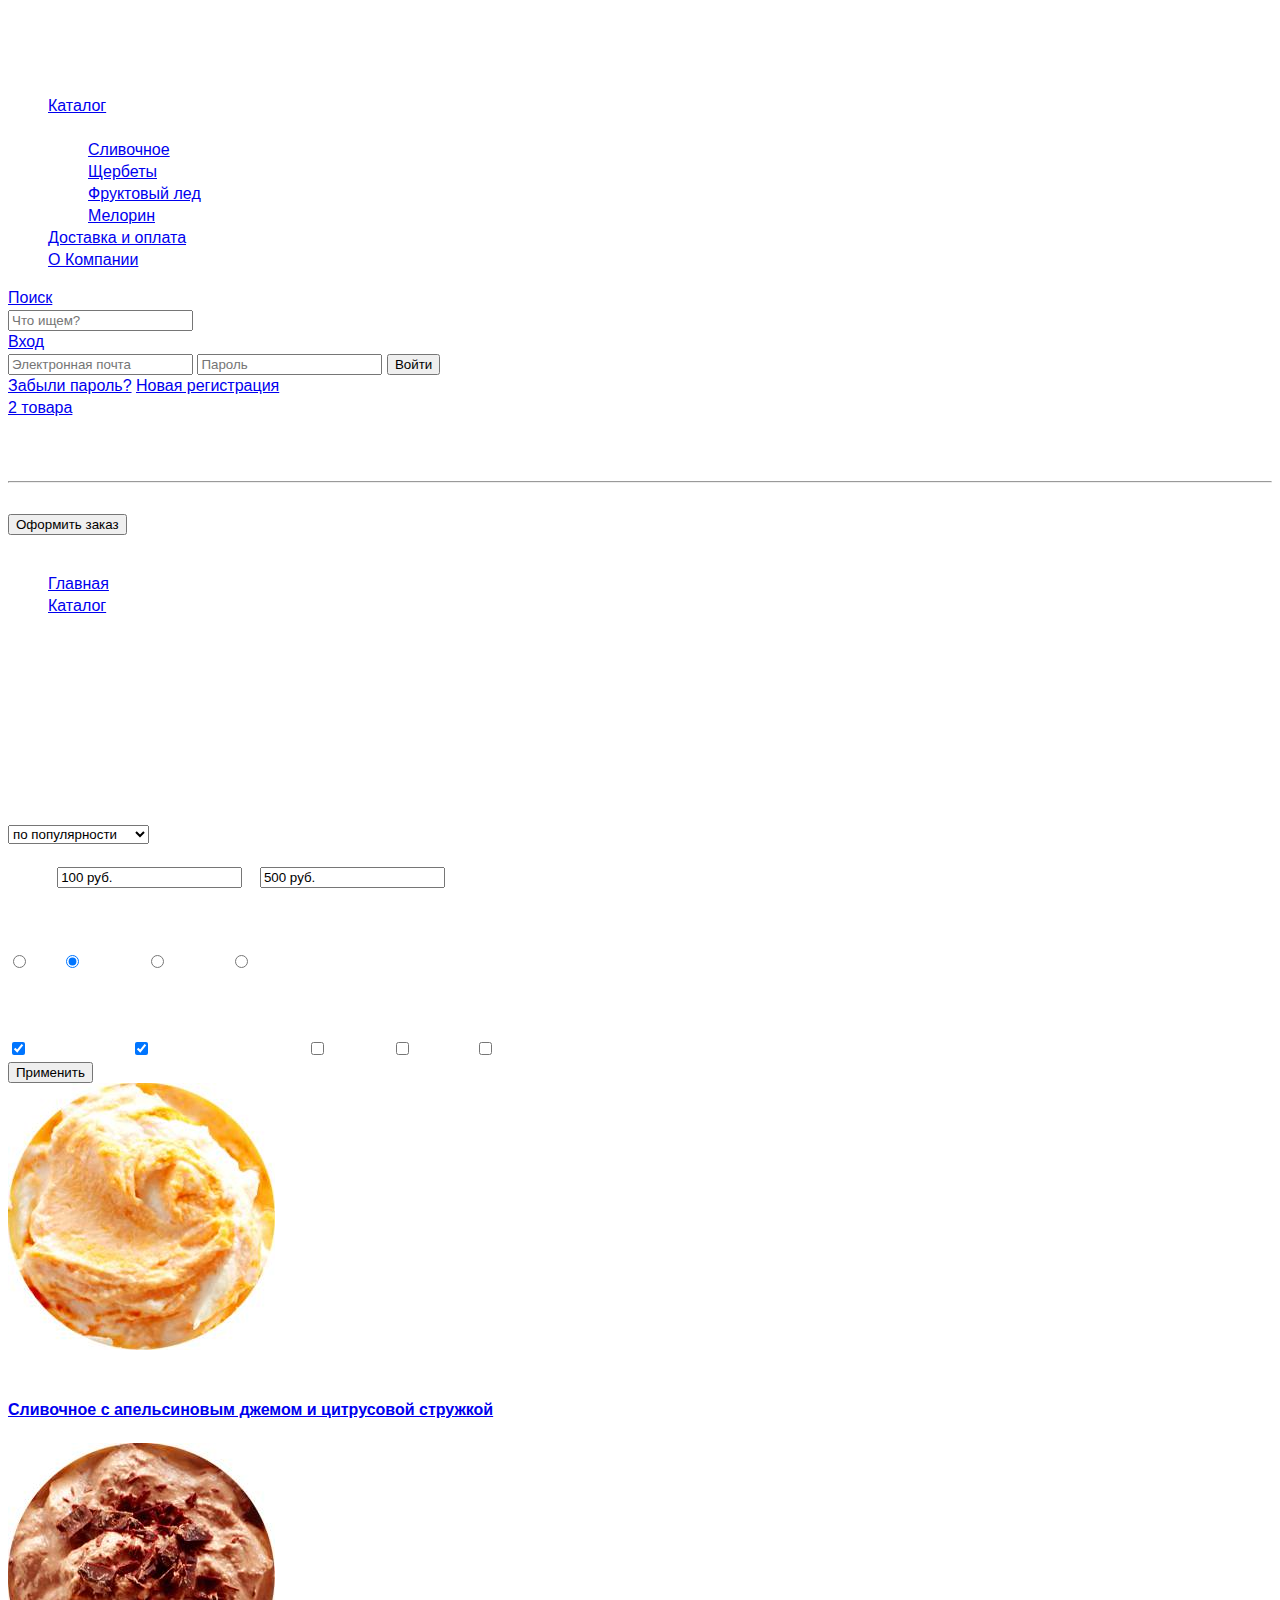
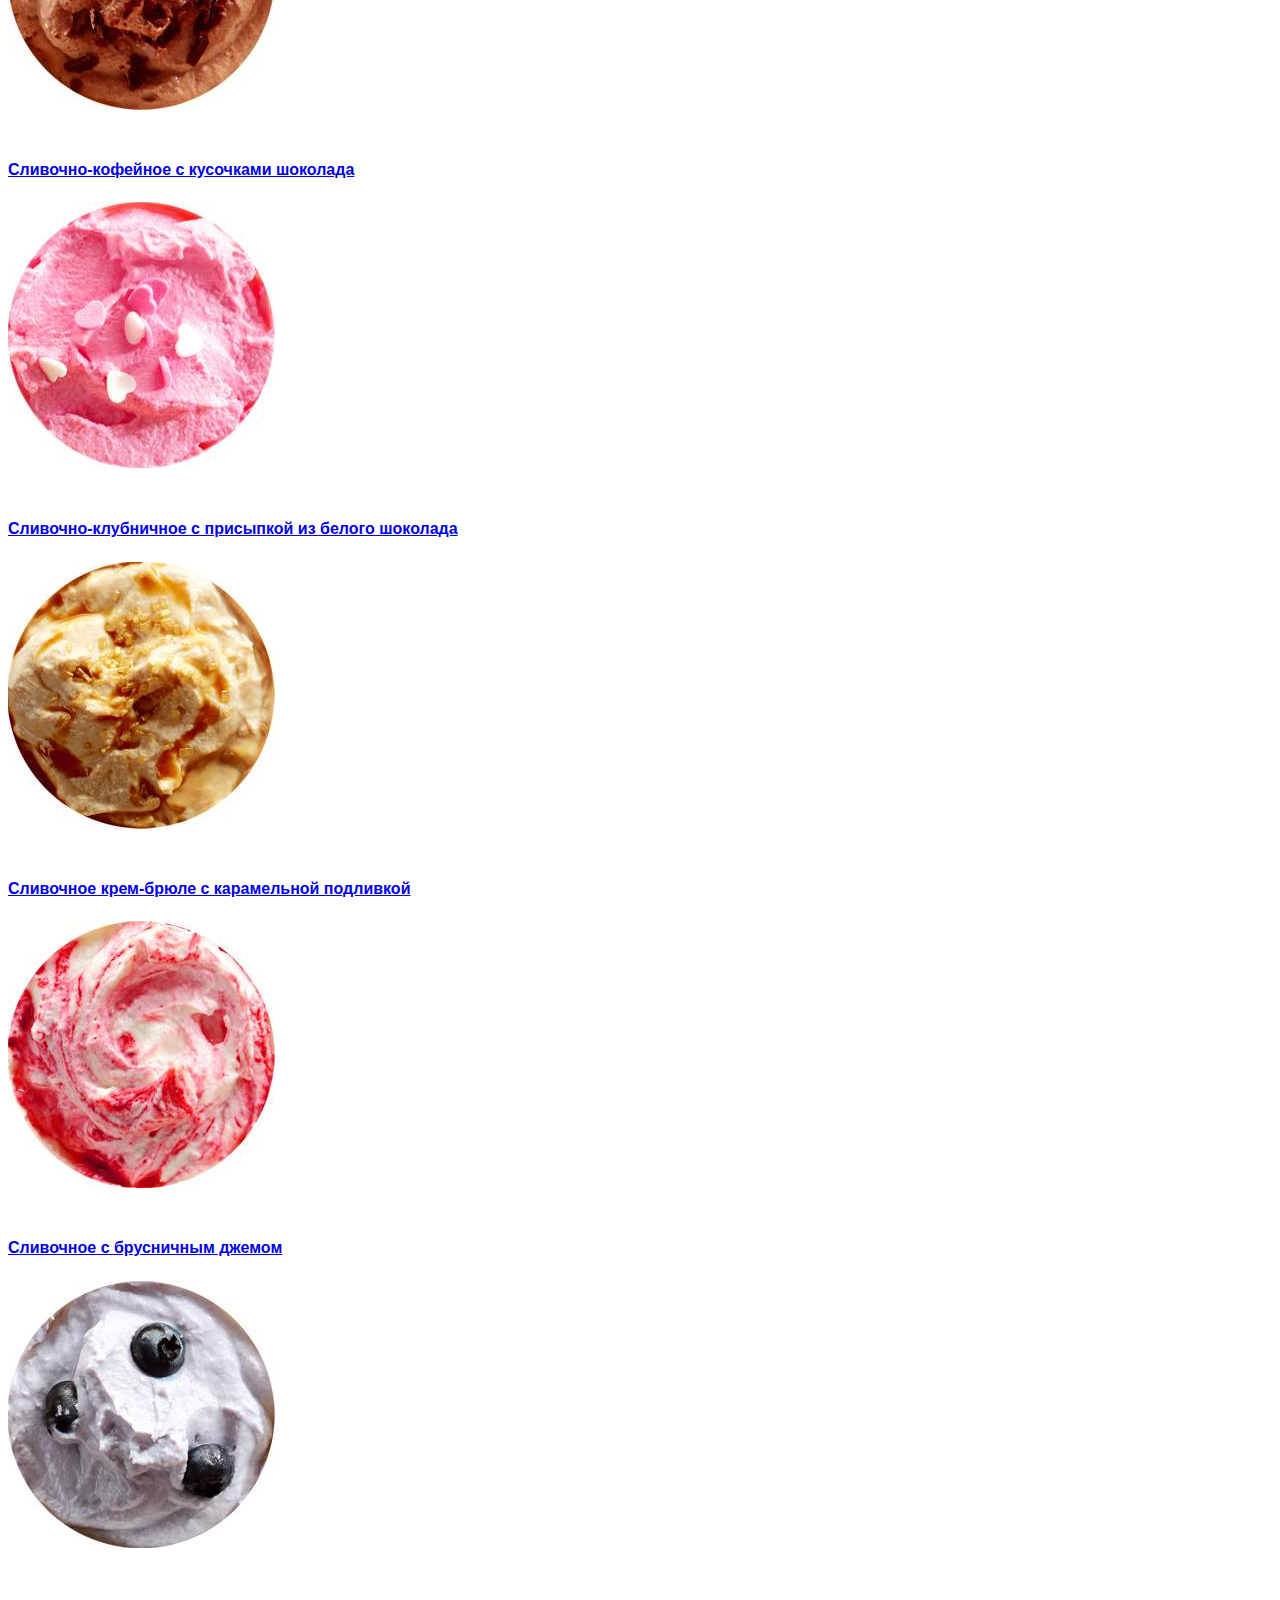
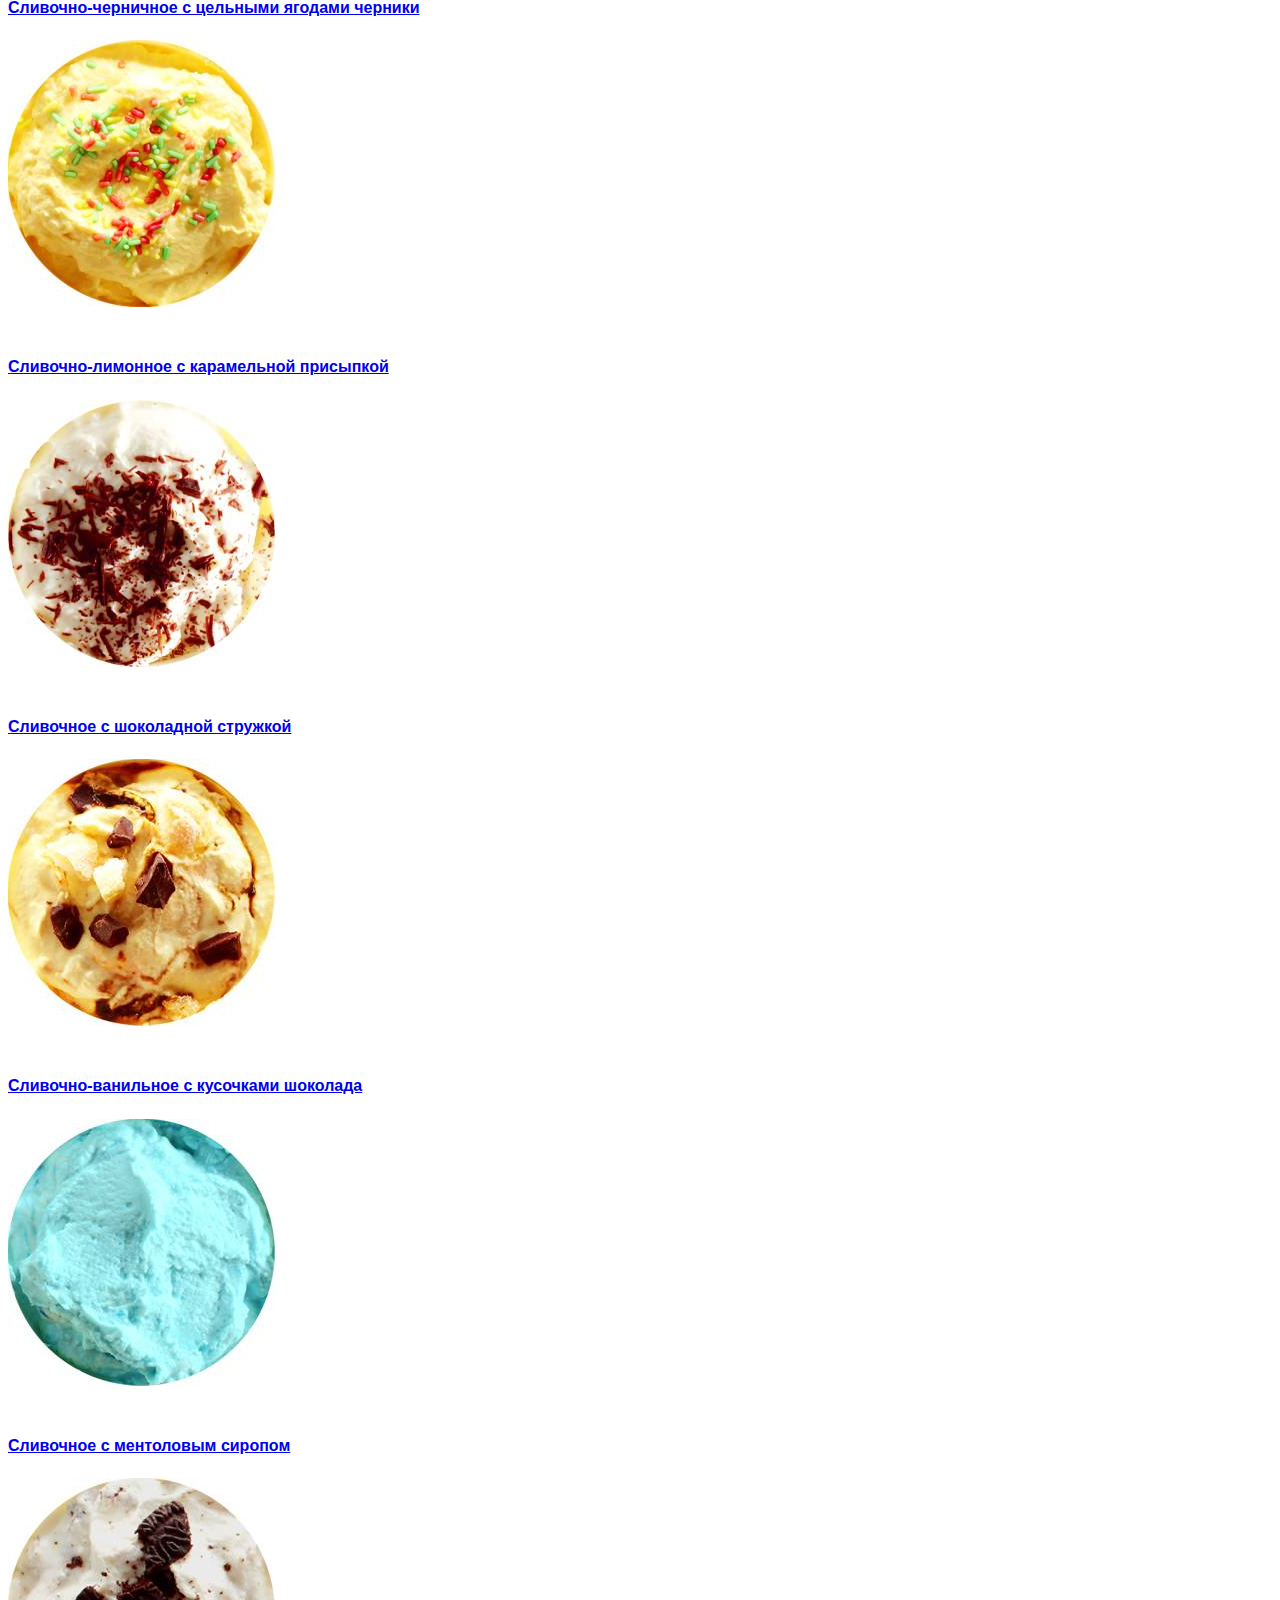
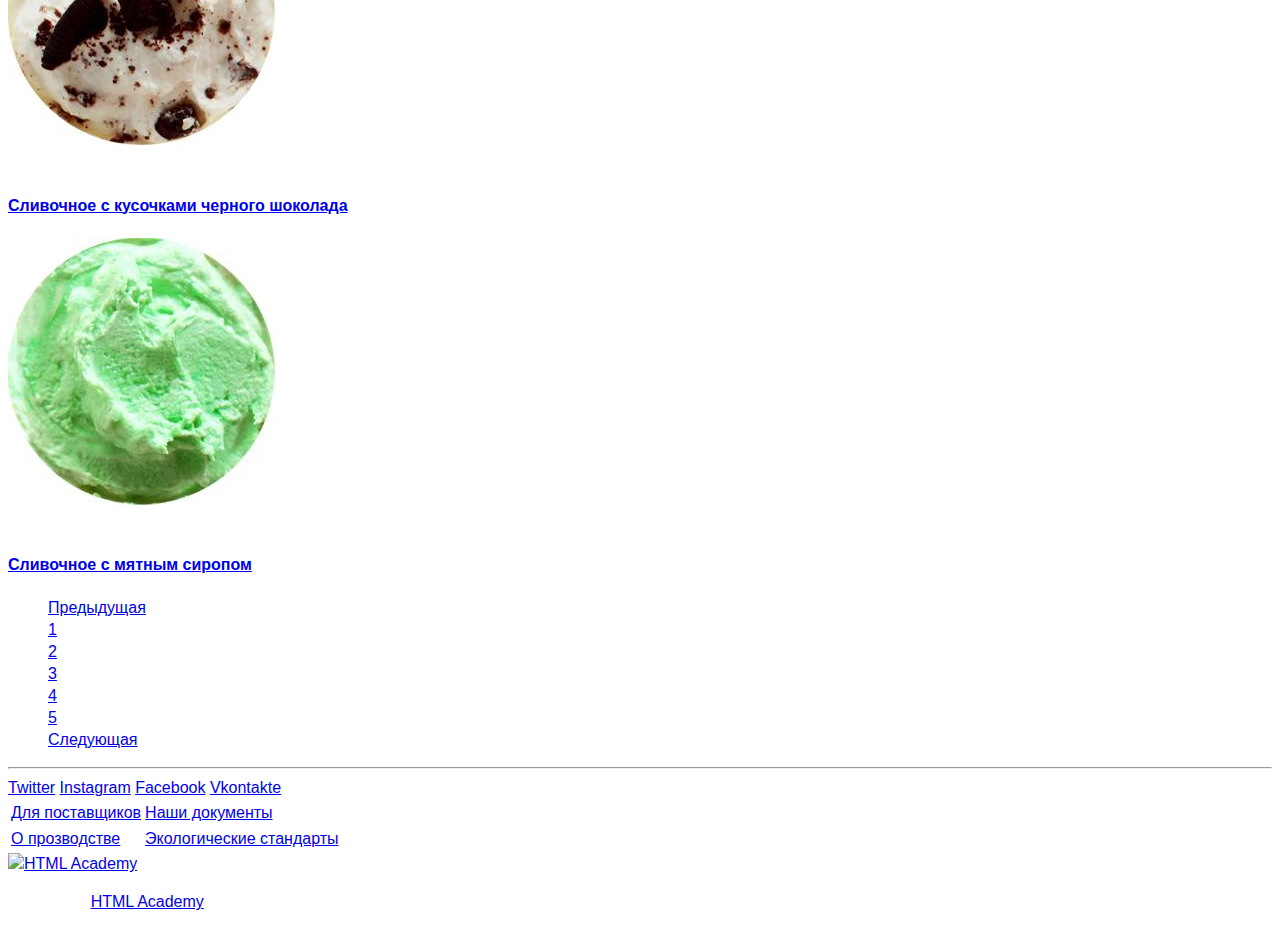
==== catalog.html @ 25473784 "Добавлены контентные изображения" ====
<!DOCTYPE html>
<html lang="ru">
  <head>
    <meta charset="utf-8">
    <title>HTML Academy: Глейси</title>
    <link rel="stylesheet" href="css/style.css">
  </head>
  <body>
    
    
    <header class="main-head">
      
      
      <div class="logo">
        <a class="logo__link" href="index.html">
          <img src="img/logo.png" width="154" height="65" alt="logo" title="Логотип">
        </a>
      </div>
      
      
      <nav class="main-nav">
        
        <ul class="main-nav__list">
          
          <li class="main-nav__item">
            <a href="#" class="main-nav__link">Каталог</a>
            <ul class="main-nav__submenu-list">
              <li class="main-nav__submenu-item">
                <span class="main-nav__submenu-title">Новинки</span>
              </li>
              <li class="main-nav__submenu-item">
                <a href="catalog.html" class="main-nav__submenu-link">Сливочное</a>
              </li>
              <li class="main-nav__submenu-item">
                <a href="#" class="main-nav__submenu-link">Щербеты</a>
              </li>
              <li class="main-nav__submenu-item">
                <a href="#" class="main-nav__submenu-link">Фруктовый лед</a>
              </li>
              <li class="main-nav__submenu-item">
                <a href="#" class="main-nav__submenu-link">Мелорин</a>
              </li>
            </ul>
          </li>
          
          <li class="main-nav__item">
            <a href="#" class="main-nav__link">Доставка и оплата</a>
          </li>
          
          <li class="main-nav__item">
            <a href="#" class="main-nav__link">О Компании</a>
          </li>
          
        </ul>
        
      </nav>
      
      
      <div class="user-menu">
        <div class="user-menu__search">
          <div class="search">
            <a class="search__btn" href="#" title="Поиск">Поиск</a>
            <div class="search__popup">
              <form class="search__form" action="#" method="get">
                <input class="search__input" type="search" id="search" name="search" placeholder="Что ищем?" required>
              </form>
            </div>
          </div>
        </div>
        
        <div class="user-menu__login">
          <div class="login">
            <a class="login__btn" href="#">Вход</a>
            <div class="login__popup">
              <form class="login__form" action="/echo" method="post">
                <input class="login__email" type="email" id="email" name="email" placeholder="Электронная почта" required>
                <input class="login__password" type="password" id="password" name="password" placeholder="Пароль" required>
                <input class="login__submit" type="submit" value="Войти">
                <div class="login__links">
                  <a href="#">Забыли пароль?</a>
                  <a href="#">Новая регистрация</a>
                </div>
              </form>
            </div>
          </div>
        </div>
        
        <div class="user-menu__cart">
         
          <div class="cart">
           
            <a class="cart__link" href="#" title="Корзина">
              <span class="cart__full">2 товара</span>
            </a>
            
            <div class="cart__modal">
              <table>
                <tr>
                  <td class="cart__modal-close"></td>
                  <td class="cart__modal-pic">
                    <img src="#" alt="" width="" height="">
                  </td>
                  <td class="cart__modal-product">Пломбир с апельсиновым джемом</td>
                  <td class="cart__modal-price">1,5 кг х <span>200 руб.</span></td>
                  <td class="cart__modal-summary">300 руб.</td>
                </tr>
                <tr>
                  <td class="cart__modal-close"></td>
                  <td class="cart__modal-pic">
                    <img src="#" alt="" width="" height="">
                  </td>
                  <td class="cart__modal-product">Клубничный пломбир с присыпкой из белого шоколада</td>
                  <td class="cart__modal-price">1,5 кг х <span>300 руб.</span></td>
                  <td class="cart__modal-summary">450 руб.</td>
                </tr>
              </table>
              <hr class="cart__modal-line">
              <div class="cart__modal-total">Итого: 750 руб.</div>
              <input class="cart__modal-submit" type="submit" name="cart__modal-submit" value="Оформить заказ">
            </div>
            
          </div>
          
        </div>
        
      </div>
      
      
      <div class="contacts-brief">
        С 10 до 20, ежедневно
        <span>8 812 450-25-25</span>
      </div>
      
      
    </header>
    
    
    
    <main class="catalog-content">
      
      <ul class="breadcrumbs">
        <li class="breadcrumbs__item">
          <a href="index.html">Главная</a>
        </li>
        <li class="breadcrumbs__item">
          <a href="#">Каталог</a>
        </li>
        <li class="breadcrumbs__item">
          <span>Сливочное</span>
        </li>
      </ul>
      
      
      <h1 class="catalog-content__title">Сливочное мороженое</h1>
      
      <section class="sorting">
      
        <form action="/echo" method="post">
          
          <div class="sorting__select">
            <h4>Сортировка:</h4>
            <select name="sort-select" id="sort-select">
              <option value="pops" selected>по популярности</option>
              <option value="cheap">сначала недорогие</option>
              <option value="expensive">сначала дорогие</option>
              <option value="fat">по жирности</option>
            </select>
          </div>
          
          <div class="sorting__price">
            <h4>Цена:
              <input class="sorting__price-min" type="text" name="price-min" value="100 руб."> – 
              <input class="sorting__price-min" type="text" name="price-max" value="500 руб.">
            </h4>
            <div class="sorting__price-controls">
              <div class="sorting__price-scale">
                <div class="sorting__price-bar"></div>
              </div>
              <div class="sorting__price-toggle  sorting__price-toggle--min"></div>
              <div class="sorting__price-toggle  sorting__price-toggle--max"></div>
            </div>
          </div>
          
          <div class="sorting__fat">
            <h4>Жирность:</h4>
            <div class="sorting__fat-radio">
              <input type="radio" id="fat-radio-1" name="fat-radio" value="0-proc">
              <label for="fat-radio-1">0%</label>
              
              <input type="radio" id="fat-radio-2" name="fat-radio" value="10max-proc" checked>
              <label for="fat-radio-2">до 10%</label>
              
              <input type="radio" id="fat-radio-3" name="fat-radio" value="30max-proc">
              <label for="fat-radio-3">до 30%</label>
              
              <input type="radio" id="fat-radio-4" name="fat-radio" value="30min-proc">
              <label for="fat-radio-4">выше 30%</label>
            </div>
          </div>
          
          <div class="sorting__check">
            <h4>Наполнители:</h4>
            <div class="sorting__check-items">
              <input type="checkbox" id="ch-1" name="check" value="check1" checked>
              <label for="ch-1">шоколадные</label>

              <input type="checkbox" id="ch-2" name="check" value="check2" checked>
              <label for="ch-2">сахарные присыпки</label>

              <input type="checkbox" id="ch-3" name="check" value="check3">
              <label for="ch-3">фрукты</label>

              <input type="checkbox" id="ch-4" name="check" value="check4">
              <label for="ch-4">сиропы</label>

              <input type="checkbox" id="ch-5" name="check" value="check5">
              <label for="ch-5">джемы</label>
            </div>
          </div>
          
          <input class="sorting__btn" type="submit" value="Применить">
          
        </form>
        
      </section>
      
      
      <section class="catalog">
        
        <article class="product">
          <img class="product__icecream-pic" src="img/product-01.jpg" alt="Мороженное" width="267" height="267">
          <div class="product__price">
            310<span class="product__price-ru-icon">/кг</span>
          </div>
          <a class="product__name" href="#">
            <h4>Сливочное с апельсиновым джемом и цитрусовой стружкой</h4>
          </a>
        </article>
        
        <article class="product">
          <img class="product__icecream-pic" src="img/product-02.jpg" alt="Мороженное" width="267" height="267">
          <div class="product__price">
            380<span class="product__price-ru-icon">/кг</span>
          </div>
          <a class="product__name" href="#">
            <h4>Сливочно-кофейное с кусочками шоколада</h4>
          </a>
        </article>
        
        <article class="product">
          <img class="product__icecream-pic" src="img/product-03.jpg" alt="Мороженное" width="267" height="267">
          <div class="product__price">
            355<span class="product__price-ru-icon">/кг</span>
          </div>
          <a class="product__name" href="#">
            <h4>Сливочно-клубничное с присыпкой из белого шоколада</h4>
          </a>
        </article>
        
        <article class="product">
          <img class="product__icecream-pic" src="img/product-04.jpg" alt="Мороженное" width="267" height="267">
          <div class="product__price">
            415<span class="product__price-ru-icon">/кг</span>
          </div>
          <a class="product__name" href="#">
            <h4>Сливочное крем-брюле с карамельной подливкой</h4>
          </a>
        </article>
        
        <article class="product">
          <img class="product__icecream-pic" src="img/product-05.jpg" alt="Мороженное" width="267" height="267">
          <div class="product__price">
            325<span class="product__price-ru-icon">/кг</span>
          </div>
          <a class="product__name" href="#">
            <h4>Сливочное с брусничным джемом</h4>
          </a>
        </article>
        
        <article class="product">
          <img class="product__icecream-pic" src="img/product-06.jpg" alt="Мороженное" width="267" height="267">
          <div class="product__price">
            410<span class="product__price-ru-icon">/кг</span>
          </div>
          <a class="product__name" href="#">
            <h4>Сливочно-черничное с цельными ягодами черники</h4>
          </a>
        </article>
        
        <article class="product">
          <img class="product__icecream-pic" src="img/product-07.jpg" alt="Мороженное" width="267" height="267">
          <div class="product__price">
            375<span class="product__price-ru-icon">/кг</span>
          </div>
          <a class="product__name" href="#">
            <h4>Сливочно-лимонное с карамельной присыпкой</h4>
          </a>
        </article>
        
        <article class="product">
          <img class="product__icecream-pic" src="img/product-08.jpg" alt="Мороженное" width="267" height="267">
          <div class="product__price">
            320<span class="product__price-ru-icon">/кг</span>
          </div>
          <a class="product__name" href="#">
            <h4>Сливочное с шоколадной стружкой</h4>
          </a>
        </article>
        
        <article class="product">
          <img class="product__icecream-pic" src="img/product-09.jpg" alt="Мороженное" width="267" height="267">
          <div class="product__price">
            440<span class="product__price-ru-icon">/кг</span>
          </div>
          <a class="product__name" href="#">
            <h4>Сливочно-ванильное с кусочками шоколада</h4>
          </a>
        </article>
        
        <article class="product">
          <img class="product__icecream-pic" src="img/product-10.jpg" alt="Мороженное" width="267" height="267">
          <div class="product__price">
            435<span class="product__price-ru-icon">/кг</span>
          </div>
          <a class="product__name" href="#">
            <h4>Сливочноe с ментоловым сиропом</h4>
          </a>
        </article>
        
        <article class="product">
          <img class="product__icecream-pic" src="img/product-11.jpg" alt="Мороженное" width="267" height="267">
          <div class="product__price">
            355<span class="product__price-ru-icon">/кг</span>
          </div>
          <a class="product__name" href="#">
            <h4>Сливочное с кусочками черного шоколада</h4>
          </a>
        </article>
        
        <article class="product">
          <img class="product__icecream-pic" src="img/product-12.jpg" alt="Мороженное" width="267" height="267">
          <div class="product__price">
            420<span class="product__price-ru-icon">/кг</span>
          </div>
          <a class="product__name" href="#">
            <h4>Сливочное с мятным сиропом</h4>
          </a>
        </article>
        
      </section>
      
      
      <section class="pagination">
        
        <ul class="pagination__list">
          <li class="pagination__item">
            <a class="pagination__link  pagination__link-prev--disabled" href="#">Предыдущая</a>
          </li>
          <li class="pagination__item">
            <a class="pagination__link  pagination__link--current" href="#">1</a>
          </li>
          <li class="pagination__item">
            <a class="pagination__link" href="#">2</a>
          </li>
          <li class="pagination__item">
            <a class="pagination__link" href="#">3</a>
          </li>
          <li class="pagination__item">
            <a class="pagination__link" href="#">4</a>
          </li>
          <li class="pagination__item">
            <a class="pagination__link" href="#">5</a>
          </li>
          <li class="pagination__item">
            <a class="pagination__link-next" href="#">Следующая</a>
          </li>
        </ul>
        
      </section>
      
      <hr class="catalog-content__line">
      
    </main>
    
    
    
    <footer class="main-footer">

      <div class="social">
        <a class="social__btn  social__btn--twitter" href="#" title="Twitter">Twitter</a>
        <a class="social__btn  social__btn--insta" href="#" title="Instagram">Instagram</a>
        <a class="social__btn  social__btn--fb" href="#" title="Facebook">Facebook</a>
        <a class="social__btn  social__btn--vk" href="#" title="Vkontakte">Vkontakte</a>
      </div>

      <div class="more-info">
        <table>
          <tr>
            <td class="more-info__item">
              <a class="more-info__item-1" href="#">Для поставщиков</a>
            </td>
            <td class="more-info__item">
              <a class="more-info__item-2" href="#">Наши документы</a>
            </td>
          </tr>
          <tr>
            <td class="more-info__item">
              <a class="more-info__item-3" href="#">О прозводстве</a>
            </td>
            <td class="more-info__item">
              <a class="more-info__item-4" href="#">Экологические стандарты</a>
            </td>
          </tr>
        </table>
      </div>

      <div class="copyright">
        <a class="copyright__logo" href="https://htmlacademy.ru" target="_blank">
          <img src="#" width="" height="" alt="HTML Academy">
        </a>
        <p class="copyright__text">
          Сделано в <a href="https://htmlacademy.ru" class="copyright__link" target="_blank">HTML Academy</a> © 2016
        </p>
      </div>

    </footer>
    
    
  </body>
---- css/style.css ----
/*=========================== ОБЩИЕ СТИЛИ ===========================*/

body {
  color: #fff;
  font-weight: normal;
  font-size: 16px;
  font-family: "Roboto", Arial, sans-serif;
  line-height: 22px;
}

h1 {
  color: #fff;
  font-weight: bold;
  font-size: 60px;
  font-family: "Roboto", Arial, sans-serif;
  line-height: 60px;
}

h2 {
  color: #fff;
  font-weight: normal;
  font-size: 35px;
  font-family: "Roboto", Arial, sans-serif;
  line-height: 41px;
}
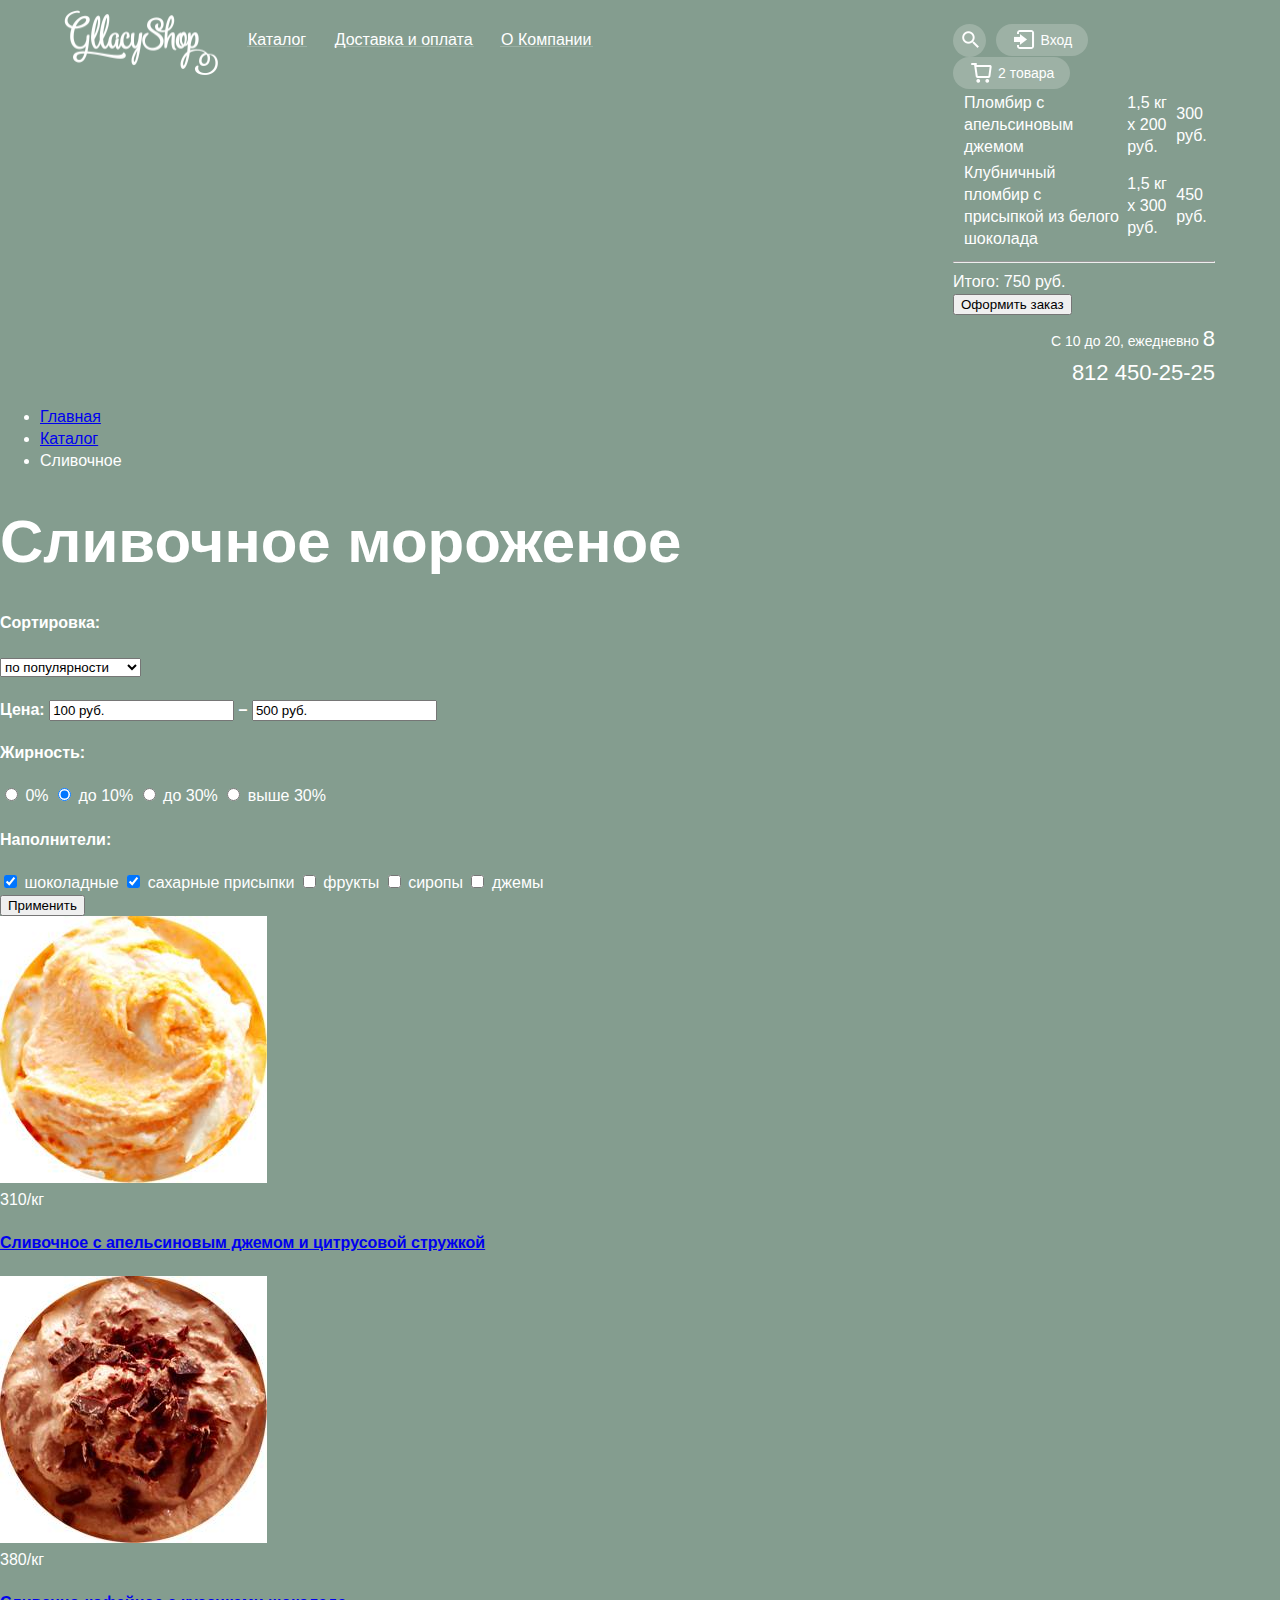
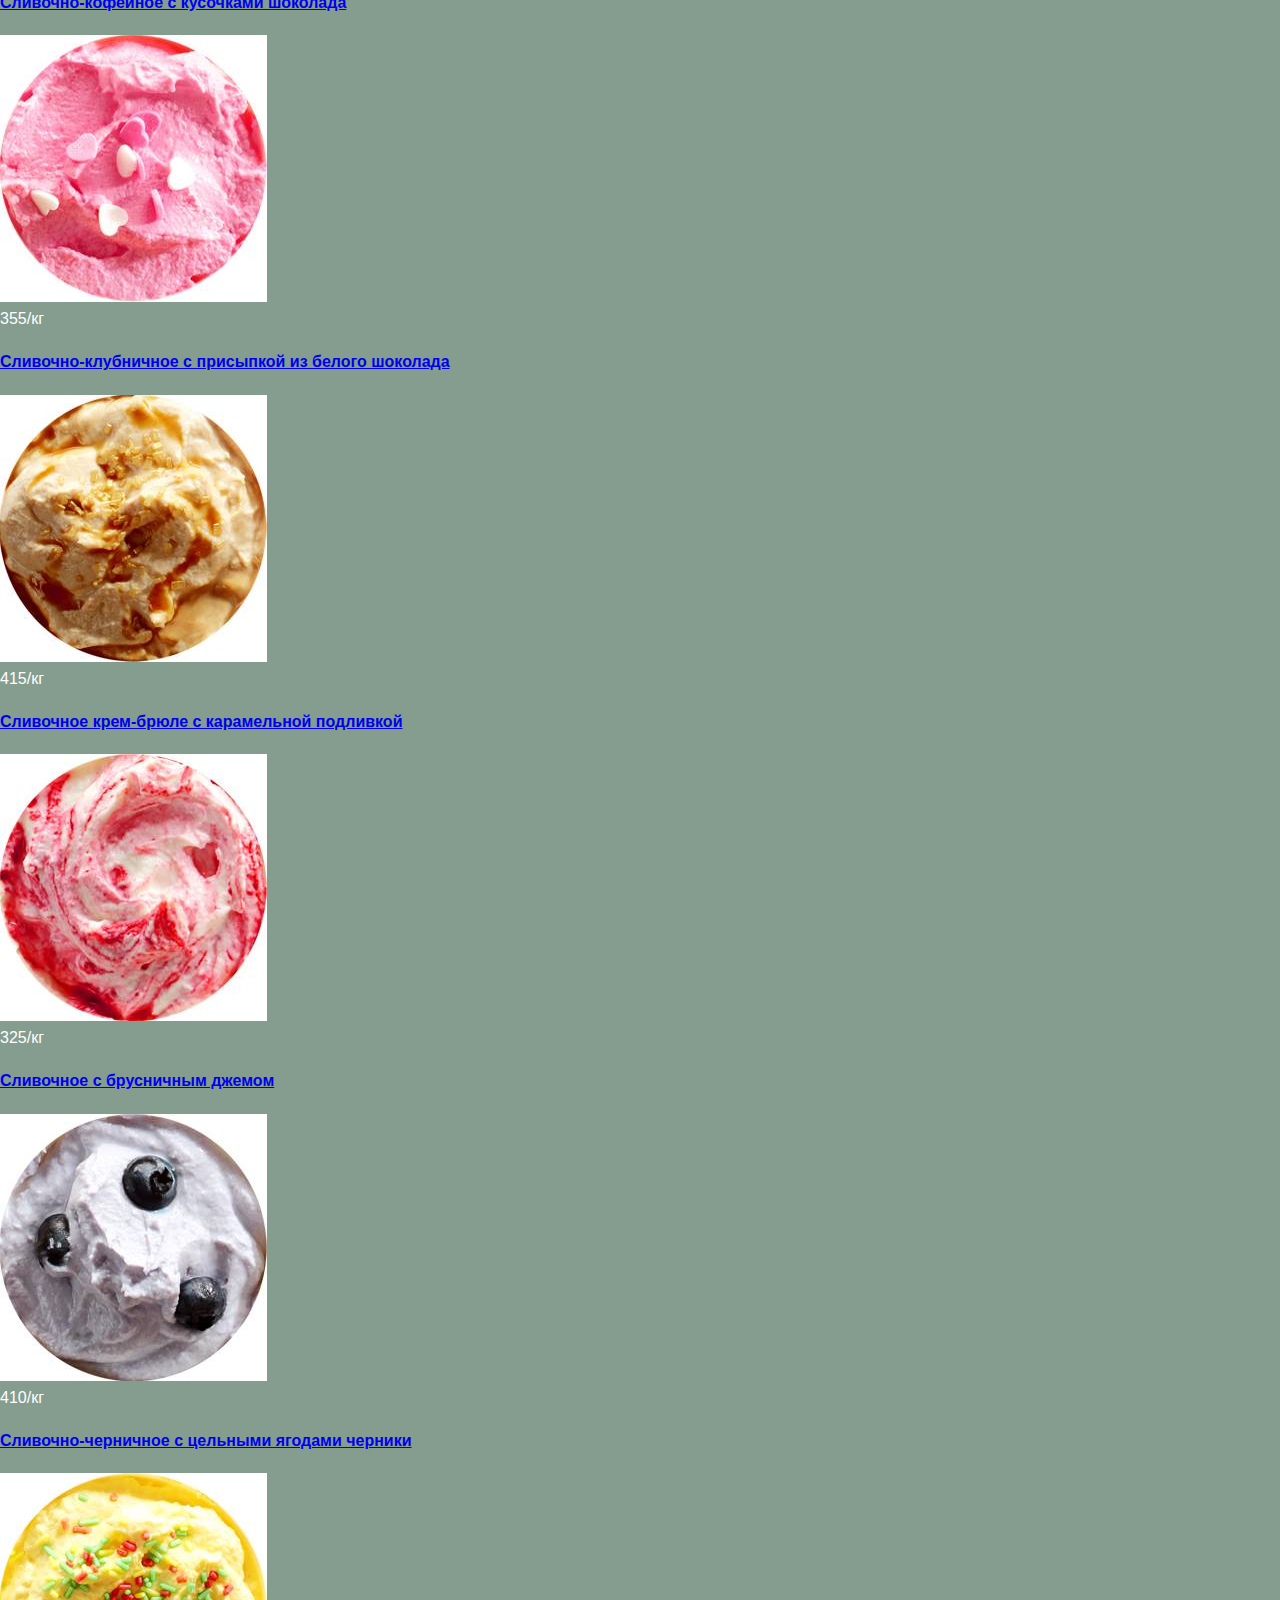
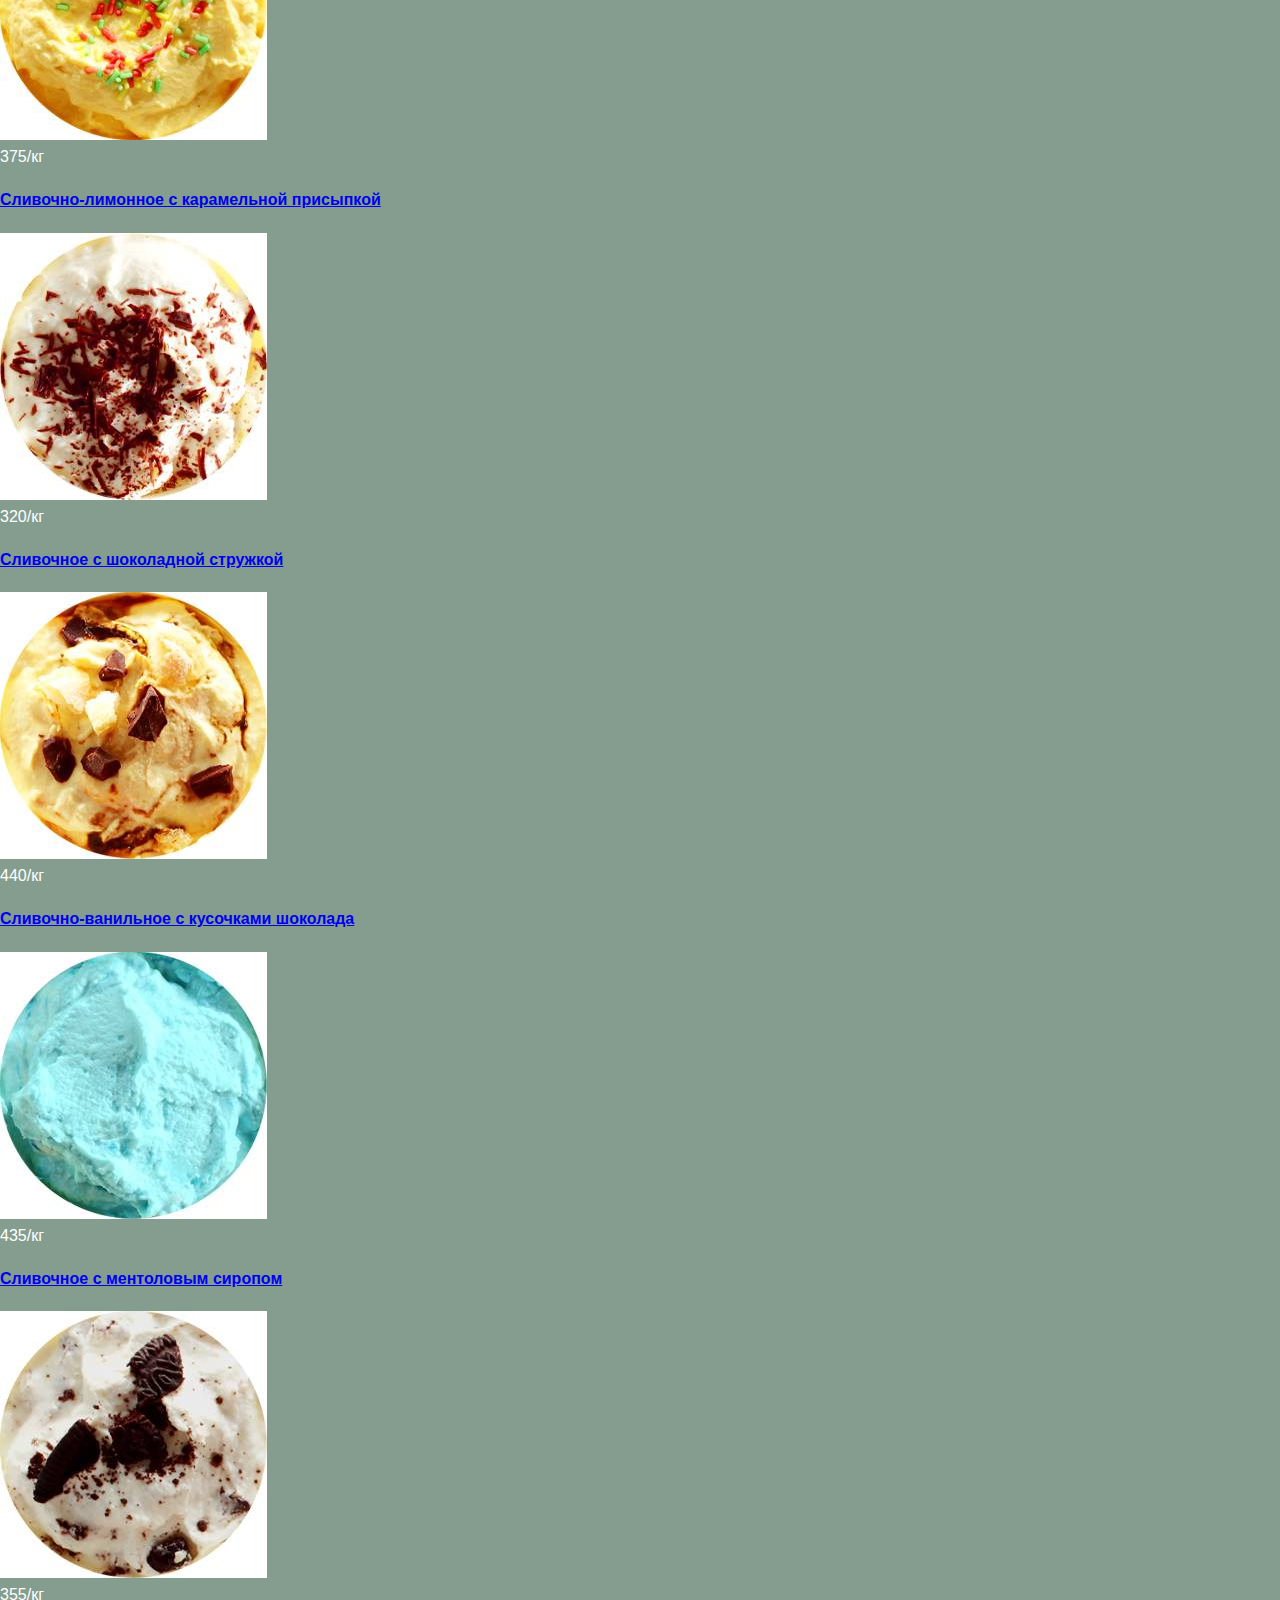
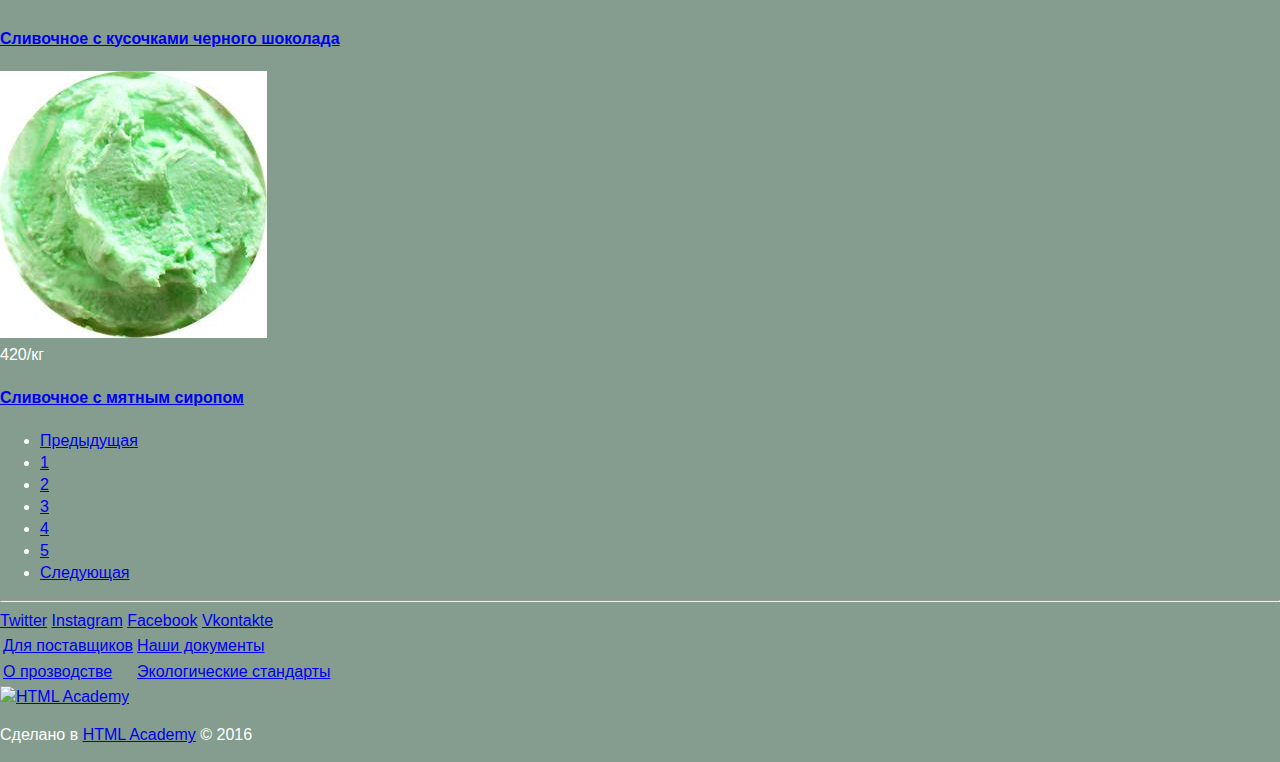
==== commit 75b96e20: "Исправление и доработка классов" ====
--- a/catalog.html
+++ b/catalog.html
@@ -5,382 +5,396 @@
     <title>HTML Academy: Глейси</title>
     <link rel="stylesheet" href="css/style.css">
   </head>
-  <body>
-    
-    
-    <header class="main-head">
-      
-      
-      <div class="logo">
-        <a class="logo__link" href="index.html">
-          <img src="img/logo.png" width="154" height="65" alt="logo" title="Логотип">
-        </a>
-      </div>
-      
-      
-      <nav class="main-nav">
-        
-        <ul class="main-nav__list">
-          
-          <li class="main-nav__item">
-            <a href="#" class="main-nav__link">Каталог</a>
-            <ul class="main-nav__submenu-list">
-              <li class="main-nav__submenu-item">
-                <span class="main-nav__submenu-title">Новинки</span>
-              </li>
-              <li class="main-nav__submenu-item">
-                <a href="catalog.html" class="main-nav__submenu-link">Сливочное</a>
-              </li>
-              <li class="main-nav__submenu-item">
-                <a href="#" class="main-nav__submenu-link">Щербеты</a>
-              </li>
-              <li class="main-nav__submenu-item">
-                <a href="#" class="main-nav__submenu-link">Фруктовый лед</a>
-              </li>
-              <li class="main-nav__submenu-item">
-                <a href="#" class="main-nav__submenu-link">Мелорин</a>
-              </li>
-            </ul>
-          </li>
-          
-          <li class="main-nav__item">
-            <a href="#" class="main-nav__link">Доставка и оплата</a>
-          </li>
-          
-          <li class="main-nav__item">
-            <a href="#" class="main-nav__link">О Компании</a>
-          </li>
-          
-        </ul>
-        
-      </nav>
-      
-      
-      <div class="user-menu">
-        <div class="user-menu__search">
-          <div class="search">
-            <a class="search__btn" href="#" title="Поиск">Поиск</a>
-            <div class="search__popup">
-              <form class="search__form" action="#" method="get">
-                <input class="search__input" type="search" id="search" name="search" placeholder="Что ищем?" required>
-              </form>
-            </div>
+  <body class="page">
+    
+    
+    <div class="page__main-head">
+
+      <header class="main-head  main-head--clearfix">
+
+
+        <div class="main-head__logo">
+          <div class="logo">
+            <img src="img/logo.png" width="154" height="65" alt="logo" title="Логотип">
           </div>
         </div>
+
+
+        <div class="main-head__main-nav">
+          <nav class="main-nav">
+
+            <ul class="main-nav__list">
+
+              <li class="main-nav__item  main-nav__item--1">
+                <a href="#" class="main-nav__link">Каталог</a>
+                <ul class="main-nav__submenu-list">
+                  <li class="main-nav__submenu-item">
+                    <span class="main-nav__submenu-title">Новинки</span>
+                  </li>
+                  <li class="main-nav__submenu-item">
+                    <a href="catalog.html" class="main-nav__submenu-link">Сливочное</a>
+                  </li>
+                  <li class="main-nav__submenu-item">
+                    <a href="#" class="main-nav__submenu-link">Щербеты</a>
+                  </li>
+                  <li class="main-nav__submenu-item">
+                    <a href="#" class="main-nav__submenu-link">Фруктовый лед</a>
+                  </li>
+                  <li class="main-nav__submenu-item">
+                    <a href="#" class="main-nav__submenu-link">Мелорин</a>
+                  </li>
+                </ul>
+              </li>
+
+              <li class="main-nav__item">
+                <a href="#" class="main-nav__link">Доставка и оплата</a>
+              </li>
+
+              <li class="main-nav__item">
+                <a href="#" class="main-nav__link">О Компании</a>
+              </li>
+
+            </ul>
+
+          </nav>
+        </div>
+
+
+        <div class="main-head__user-menu">
+
+          <div class="user-menu">
+
+            <div class="user-menu__search">
+              <div class="search">
+                <a class="search__btn" href="#" title="Поиск"></a>
+                <div class="search__popup">
+                  <form class="search__form" action="#" method="get">
+                    <input class="search__input" type="search" id="search" name="search" placeholder="Что ищем?" required>
+                  </form>
+                </div>
+              </div>
+            </div>
+
+            <div class="user-menu__login">
+              <div class="login">
+                <a class="login__btn" href="#">Вход</a>
+                <div class="login__popup">
+                  <form class="login__form" action="/echo" method="post">
+                    <input class="login__email" type="email" id="email" name="email" placeholder="Электронная почта" required>
+                    <input class="login__password" type="password" id="password" name="password" placeholder="Пароль" required>
+                    <input class="login__submit" type="submit" value="Войти">
+                    <div class="login__links">
+                      <a href="#">Забыли пароль?</a>
+                      <a href="#">Новая регистрация</a>
+                    </div>
+                  </form>
+                </div>
+              </div>
+            </div>
         
-        <div class="user-menu__login">
-          <div class="login">
-            <a class="login__btn" href="#">Вход</a>
-            <div class="login__popup">
-              <form class="login__form" action="/echo" method="post">
-                <input class="login__email" type="email" id="email" name="email" placeholder="Электронная почта" required>
-                <input class="login__password" type="password" id="password" name="password" placeholder="Пароль" required>
-                <input class="login__submit" type="submit" value="Войти">
-                <div class="login__links">
-                  <a href="#">Забыли пароль?</a>
-                  <a href="#">Новая регистрация</a>
+            <div class="user-menu__cart">
+              
+              <div class="cart">
+                
+                <a class="cart__link    cart__link--full" href="#" title="Корзина">2 товара</a>
+                
+                <div class="cart__modal">
+                  <table>
+                    <tr>
+                      <td class="cart__modal-close"></td>
+                      <td class="cart__modal-pic">
+                        <img src="#" alt="" width="" height="">
+                      </td>
+                      <td class="cart__modal-product">Пломбир с апельсиновым джемом</td>
+                      <td class="cart__modal-price">1,5 кг х <span>200 руб.</span></td>
+                      <td class="cart__modal-summary">300 руб.</td>
+                    </tr>
+                    <tr>
+                      <td class="cart__modal-close"></td>
+                      <td class="cart__modal-pic">
+                        <img src="#" alt="" width="" height="">
+                      </td>
+                      <td class="cart__modal-product">Клубничный пломбир с присыпкой из белого шоколада</td>
+                      <td class="cart__modal-price">1,5 кг х <span>300 руб.</span></td>
+                      <td class="cart__modal-summary">450 руб.</td>
+                    </tr>
+                  </table>
+                  <hr class="cart__modal-line">
+                  <div class="cart__modal-total">Итого: 750 руб.</div>
+                  <input class="cart__modal-submit" type="submit" name="cart__modal-submit" value="Оформить заказ">
                 </div>
-              </form>
-            </div>
-          </div>
-        </div>
-        
-        <div class="user-menu__cart">
-         
-          <div class="cart">
-           
-            <a class="cart__link" href="#" title="Корзина">
-              <span class="cart__full">2 товара</span>
-            </a>
+                
+              </div>
+              
+            </div>
             
-            <div class="cart__modal">
-              <table>
-                <tr>
-                  <td class="cart__modal-close"></td>
-                  <td class="cart__modal-pic">
-                    <img src="#" alt="" width="" height="">
-                  </td>
-                  <td class="cart__modal-product">Пломбир с апельсиновым джемом</td>
-                  <td class="cart__modal-price">1,5 кг х <span>200 руб.</span></td>
-                  <td class="cart__modal-summary">300 руб.</td>
-                </tr>
-                <tr>
-                  <td class="cart__modal-close"></td>
-                  <td class="cart__modal-pic">
-                    <img src="#" alt="" width="" height="">
-                  </td>
-                  <td class="cart__modal-product">Клубничный пломбир с присыпкой из белого шоколада</td>
-                  <td class="cart__modal-price">1,5 кг х <span>300 руб.</span></td>
-                  <td class="cart__modal-summary">450 руб.</td>
-                </tr>
-              </table>
-              <hr class="cart__modal-line">
-              <div class="cart__modal-total">Итого: 750 руб.</div>
-              <input class="cart__modal-submit" type="submit" name="cart__modal-submit" value="Оформить заказ">
+            <div class="contacts-brief">
+              С 10 до 20, ежедневно
+              <span>8 812 450-25-25</span>
             </div>
             
           </div>
           
-        </div>
+        </div>  
         
-      </div>
+        
+      </header>
+      
+    </div>
+    
+    
+    
+    <div class="page__main-content">
       
       
-      <div class="contacts-brief">
-        С 10 до 20, ежедневно
-        <span>8 812 450-25-25</span>
-      </div>
+      <main class="catalog-content">
+
+        <ul class="breadcrumbs">
+          <li class="breadcrumbs__item">
+            <a href="index.html">Главная</a>
+          </li>
+          <li class="breadcrumbs__item">
+            <a href="#">Каталог</a>
+          </li>
+          <li class="breadcrumbs__item">
+            <span>Сливочное</span>
+          </li>
+        </ul>
+
+
+        <h1 class="catalog-content__title">Сливочное мороженое</h1>
+
+        <section class="sorting">
+
+          <form action="/echo" method="post">
+
+            <div class="sorting__select">
+              <h4>Сортировка:</h4>
+              <select name="sort-select" id="sort-select">
+                <option value="pops" selected>по популярности</option>
+                <option value="cheap">сначала недорогие</option>
+                <option value="expensive">сначала дорогие</option>
+                <option value="fat">по жирности</option>
+              </select>
+            </div>
+
+            <div class="sorting__price">
+              <h4>Цена:
+                <input class="sorting__price-min" type="text" name="price-min" value="100 руб."> – 
+                <input class="sorting__price-min" type="text" name="price-max" value="500 руб.">
+              </h4>
+              <div class="sorting__price-controls">
+                <div class="sorting__price-scale">
+                  <div class="sorting__price-bar"></div>
+                </div>
+                <div class="sorting__price-toggle  sorting__price-toggle--min"></div>
+                <div class="sorting__price-toggle  sorting__price-toggle--max"></div>
+              </div>
+            </div>
+
+            <div class="sorting__fat">
+              <h4>Жирность:</h4>
+              <div class="sorting__fat-radio">
+                <input type="radio" id="fat-radio-1" name="fat-radio" value="0-proc">
+                <label for="fat-radio-1">0%</label>
+
+                <input type="radio" id="fat-radio-2" name="fat-radio" value="10max-proc" checked>
+                <label for="fat-radio-2">до 10%</label>
+
+                <input type="radio" id="fat-radio-3" name="fat-radio" value="30max-proc">
+                <label for="fat-radio-3">до 30%</label>
+
+                <input type="radio" id="fat-radio-4" name="fat-radio" value="30min-proc">
+                <label for="fat-radio-4">выше 30%</label>
+              </div>
+            </div>
+
+            <div class="sorting__check">
+              <h4>Наполнители:</h4>
+              <div class="sorting__check-items">
+                <input type="checkbox" id="ch-1" name="check" value="check1" checked>
+                <label for="ch-1">шоколадные</label>
+
+                <input type="checkbox" id="ch-2" name="check" value="check2" checked>
+                <label for="ch-2">сахарные присыпки</label>
+
+                <input type="checkbox" id="ch-3" name="check" value="check3">
+                <label for="ch-3">фрукты</label>
+
+                <input type="checkbox" id="ch-4" name="check" value="check4">
+                <label for="ch-4">сиропы</label>
+
+                <input type="checkbox" id="ch-5" name="check" value="check5">
+                <label for="ch-5">джемы</label>
+              </div>
+            </div>
+
+            <input class="sorting__btn" type="submit" value="Применить">
+
+          </form>
+
+        </section>
+
+
+        <section class="catalog">
+
+          <article class="product">
+            <img class="product__icecream-pic" src="img/product-01.jpg" alt="Мороженное" width="267" height="267">
+            <div class="product__price">
+              310<span class="product__price-ru-icon">/кг</span>
+            </div>
+            <a class="product__name" href="#">
+              <h4>Сливочное с апельсиновым джемом и цитрусовой стружкой</h4>
+            </a>
+          </article>
+
+          <article class="product">
+            <img class="product__icecream-pic" src="img/product-02.jpg" alt="Мороженное" width="267" height="267">
+            <div class="product__price">
+              380<span class="product__price-ru-icon">/кг</span>
+            </div>
+            <a class="product__name" href="#">
+              <h4>Сливочно-кофейное с кусочками шоколада</h4>
+            </a>
+          </article>
+
+          <article class="product">
+            <img class="product__icecream-pic" src="img/product-03.jpg" alt="Мороженное" width="267" height="267">
+            <div class="product__price">
+              355<span class="product__price-ru-icon">/кг</span>
+            </div>
+            <a class="product__name" href="#">
+              <h4>Сливочно-клубничное с присыпкой из белого шоколада</h4>
+            </a>
+          </article>
+
+          <article class="product">
+            <img class="product__icecream-pic" src="img/product-04.jpg" alt="Мороженное" width="267" height="267">
+            <div class="product__price">
+              415<span class="product__price-ru-icon">/кг</span>
+            </div>
+            <a class="product__name" href="#">
+              <h4>Сливочное крем-брюле с карамельной подливкой</h4>
+            </a>
+          </article>
+
+          <article class="product">
+            <img class="product__icecream-pic" src="img/product-05.jpg" alt="Мороженное" width="267" height="267">
+            <div class="product__price">
+              325<span class="product__price-ru-icon">/кг</span>
+            </div>
+            <a class="product__name" href="#">
+              <h4>Сливочное с брусничным джемом</h4>
+            </a>
+          </article>
+
+          <article class="product">
+            <img class="product__icecream-pic" src="img/product-06.jpg" alt="Мороженное" width="267" height="267">
+            <div class="product__price">
+              410<span class="product__price-ru-icon">/кг</span>
+            </div>
+            <a class="product__name" href="#">
+              <h4>Сливочно-черничное с цельными ягодами черники</h4>
+            </a>
+          </article>
+
+          <article class="product">
+            <img class="product__icecream-pic" src="img/product-07.jpg" alt="Мороженное" width="267" height="267">
+            <div class="product__price">
+              375<span class="product__price-ru-icon">/кг</span>
+            </div>
+            <a class="product__name" href="#">
+              <h4>Сливочно-лимонное с карамельной присыпкой</h4>
+            </a>
+          </article>
+
+          <article class="product">
+            <img class="product__icecream-pic" src="img/product-08.jpg" alt="Мороженное" width="267" height="267">
+            <div class="product__price">
+              320<span class="product__price-ru-icon">/кг</span>
+            </div>
+            <a class="product__name" href="#">
+              <h4>Сливочное с шоколадной стружкой</h4>
+            </a>
+          </article>
+
+          <article class="product">
+            <img class="product__icecream-pic" src="img/product-09.jpg" alt="Мороженное" width="267" height="267">
+            <div class="product__price">
+              440<span class="product__price-ru-icon">/кг</span>
+            </div>
+            <a class="product__name" href="#">
+              <h4>Сливочно-ванильное с кусочками шоколада</h4>
+            </a>
+          </article>
+
+          <article class="product">
+            <img class="product__icecream-pic" src="img/product-10.jpg" alt="Мороженное" width="267" height="267">
+            <div class="product__price">
+              435<span class="product__price-ru-icon">/кг</span>
+            </div>
+            <a class="product__name" href="#">
+              <h4>Сливочноe с ментоловым сиропом</h4>
+            </a>
+          </article>
+
+          <article class="product">
+            <img class="product__icecream-pic" src="img/product-11.jpg" alt="Мороженное" width="267" height="267">
+            <div class="product__price">
+              355<span class="product__price-ru-icon">/кг</span>
+            </div>
+            <a class="product__name" href="#">
+              <h4>Сливочное с кусочками черного шоколада</h4>
+            </a>
+          </article>
+
+          <article class="product">
+            <img class="product__icecream-pic" src="img/product-12.jpg" alt="Мороженное" width="267" height="267">
+            <div class="product__price">
+              420<span class="product__price-ru-icon">/кг</span>
+            </div>
+            <a class="product__name" href="#">
+              <h4>Сливочное с мятным сиропом</h4>
+            </a>
+          </article>
+
+        </section>
+
+
+        <section class="pagination">
+
+          <ul class="pagination__list">
+            <li class="pagination__item">
+              <a class="pagination__link  pagination__link-prev--disabled" href="#">Предыдущая</a>
+            </li>
+            <li class="pagination__item">
+              <a class="pagination__link  pagination__link--current" href="#">1</a>
+            </li>
+            <li class="pagination__item">
+              <a class="pagination__link" href="#">2</a>
+            </li>
+            <li class="pagination__item">
+              <a class="pagination__link" href="#">3</a>
+            </li>
+            <li class="pagination__item">
+              <a class="pagination__link" href="#">4</a>
+            </li>
+            <li class="pagination__item">
+              <a class="pagination__link" href="#">5</a>
+            </li>
+            <li class="pagination__item">
+              <a class="pagination__link-next" href="#">Следующая</a>
+            </li>
+          </ul>
+
+        </section>
+
+        <hr class="catalog-content__line">
+
+      </main>
       
       
-    </header>
-    
-    
-    
-    <main class="catalog-content">
-      
-      <ul class="breadcrumbs">
-        <li class="breadcrumbs__item">
-          <a href="index.html">Главная</a>
-        </li>
-        <li class="breadcrumbs__item">
-          <a href="#">Каталог</a>
-        </li>
-        <li class="breadcrumbs__item">
-          <span>Сливочное</span>
-        </li>
-      </ul>
-      
-      
-      <h1 class="catalog-content__title">Сливочное мороженое</h1>
-      
-      <section class="sorting">
-      
-        <form action="/echo" method="post">
-          
-          <div class="sorting__select">
-            <h4>Сортировка:</h4>
-            <select name="sort-select" id="sort-select">
-              <option value="pops" selected>по популярности</option>
-              <option value="cheap">сначала недорогие</option>
-              <option value="expensive">сначала дорогие</option>
-              <option value="fat">по жирности</option>
-            </select>
-          </div>
-          
-          <div class="sorting__price">
-            <h4>Цена:
-              <input class="sorting__price-min" type="text" name="price-min" value="100 руб."> – 
-              <input class="sorting__price-min" type="text" name="price-max" value="500 руб.">
-            </h4>
-            <div class="sorting__price-controls">
-              <div class="sorting__price-scale">
-                <div class="sorting__price-bar"></div>
-              </div>
-              <div class="sorting__price-toggle  sorting__price-toggle--min"></div>
-              <div class="sorting__price-toggle  sorting__price-toggle--max"></div>
-            </div>
-          </div>
-          
-          <div class="sorting__fat">
-            <h4>Жирность:</h4>
-            <div class="sorting__fat-radio">
-              <input type="radio" id="fat-radio-1" name="fat-radio" value="0-proc">
-              <label for="fat-radio-1">0%</label>
-              
-              <input type="radio" id="fat-radio-2" name="fat-radio" value="10max-proc" checked>
-              <label for="fat-radio-2">до 10%</label>
-              
-              <input type="radio" id="fat-radio-3" name="fat-radio" value="30max-proc">
-              <label for="fat-radio-3">до 30%</label>
-              
-              <input type="radio" id="fat-radio-4" name="fat-radio" value="30min-proc">
-              <label for="fat-radio-4">выше 30%</label>
-            </div>
-          </div>
-          
-          <div class="sorting__check">
-            <h4>Наполнители:</h4>
-            <div class="sorting__check-items">
-              <input type="checkbox" id="ch-1" name="check" value="check1" checked>
-              <label for="ch-1">шоколадные</label>
-
-              <input type="checkbox" id="ch-2" name="check" value="check2" checked>
-              <label for="ch-2">сахарные присыпки</label>
-
-              <input type="checkbox" id="ch-3" name="check" value="check3">
-              <label for="ch-3">фрукты</label>
-
-              <input type="checkbox" id="ch-4" name="check" value="check4">
-              <label for="ch-4">сиропы</label>
-
-              <input type="checkbox" id="ch-5" name="check" value="check5">
-              <label for="ch-5">джемы</label>
-            </div>
-          </div>
-          
-          <input class="sorting__btn" type="submit" value="Применить">
-          
-        </form>
-        
-      </section>
-      
-      
-      <section class="catalog">
-        
-        <article class="product">
-          <img class="product__icecream-pic" src="img/product-01.jpg" alt="Мороженное" width="267" height="267">
-          <div class="product__price">
-            310<span class="product__price-ru-icon">/кг</span>
-          </div>
-          <a class="product__name" href="#">
-            <h4>Сливочное с апельсиновым джемом и цитрусовой стружкой</h4>
-          </a>
-        </article>
-        
-        <article class="product">
-          <img class="product__icecream-pic" src="img/product-02.jpg" alt="Мороженное" width="267" height="267">
-          <div class="product__price">
-            380<span class="product__price-ru-icon">/кг</span>
-          </div>
-          <a class="product__name" href="#">
-            <h4>Сливочно-кофейное с кусочками шоколада</h4>
-          </a>
-        </article>
-        
-        <article class="product">
-          <img class="product__icecream-pic" src="img/product-03.jpg" alt="Мороженное" width="267" height="267">
-          <div class="product__price">
-            355<span class="product__price-ru-icon">/кг</span>
-          </div>
-          <a class="product__name" href="#">
-            <h4>Сливочно-клубничное с присыпкой из белого шоколада</h4>
-          </a>
-        </article>
-        
-        <article class="product">
-          <img class="product__icecream-pic" src="img/product-04.jpg" alt="Мороженное" width="267" height="267">
-          <div class="product__price">
-            415<span class="product__price-ru-icon">/кг</span>
-          </div>
-          <a class="product__name" href="#">
-            <h4>Сливочное крем-брюле с карамельной подливкой</h4>
-          </a>
-        </article>
-        
-        <article class="product">
-          <img class="product__icecream-pic" src="img/product-05.jpg" alt="Мороженное" width="267" height="267">
-          <div class="product__price">
-            325<span class="product__price-ru-icon">/кг</span>
-          </div>
-          <a class="product__name" href="#">
-            <h4>Сливочное с брусничным джемом</h4>
-          </a>
-        </article>
-        
-        <article class="product">
-          <img class="product__icecream-pic" src="img/product-06.jpg" alt="Мороженное" width="267" height="267">
-          <div class="product__price">
-            410<span class="product__price-ru-icon">/кг</span>
-          </div>
-          <a class="product__name" href="#">
-            <h4>Сливочно-черничное с цельными ягодами черники</h4>
-          </a>
-        </article>
-        
-        <article class="product">
-          <img class="product__icecream-pic" src="img/product-07.jpg" alt="Мороженное" width="267" height="267">
-          <div class="product__price">
-            375<span class="product__price-ru-icon">/кг</span>
-          </div>
-          <a class="product__name" href="#">
-            <h4>Сливочно-лимонное с карамельной присыпкой</h4>
-          </a>
-        </article>
-        
-        <article class="product">
-          <img class="product__icecream-pic" src="img/product-08.jpg" alt="Мороженное" width="267" height="267">
-          <div class="product__price">
-            320<span class="product__price-ru-icon">/кг</span>
-          </div>
-          <a class="product__name" href="#">
-            <h4>Сливочное с шоколадной стружкой</h4>
-          </a>
-        </article>
-        
-        <article class="product">
-          <img class="product__icecream-pic" src="img/product-09.jpg" alt="Мороженное" width="267" height="267">
-          <div class="product__price">
-            440<span class="product__price-ru-icon">/кг</span>
-          </div>
-          <a class="product__name" href="#">
-            <h4>Сливочно-ванильное с кусочками шоколада</h4>
-          </a>
-        </article>
-        
-        <article class="product">
-          <img class="product__icecream-pic" src="img/product-10.jpg" alt="Мороженное" width="267" height="267">
-          <div class="product__price">
-            435<span class="product__price-ru-icon">/кг</span>
-          </div>
-          <a class="product__name" href="#">
-            <h4>Сливочноe с ментоловым сиропом</h4>
-          </a>
-        </article>
-        
-        <article class="product">
-          <img class="product__icecream-pic" src="img/product-11.jpg" alt="Мороженное" width="267" height="267">
-          <div class="product__price">
-            355<span class="product__price-ru-icon">/кг</span>
-          </div>
-          <a class="product__name" href="#">
-            <h4>Сливочное с кусочками черного шоколада</h4>
-          </a>
-        </article>
-        
-        <article class="product">
-          <img class="product__icecream-pic" src="img/product-12.jpg" alt="Мороженное" width="267" height="267">
-          <div class="product__price">
-            420<span class="product__price-ru-icon">/кг</span>
-          </div>
-          <a class="product__name" href="#">
-            <h4>Сливочное с мятным сиропом</h4>
-          </a>
-        </article>
-        
-      </section>
-      
-      
-      <section class="pagination">
-        
-        <ul class="pagination__list">
-          <li class="pagination__item">
-            <a class="pagination__link  pagination__link-prev--disabled" href="#">Предыдущая</a>
-          </li>
-          <li class="pagination__item">
-            <a class="pagination__link  pagination__link--current" href="#">1</a>
-          </li>
-          <li class="pagination__item">
-            <a class="pagination__link" href="#">2</a>
-          </li>
-          <li class="pagination__item">
-            <a class="pagination__link" href="#">3</a>
-          </li>
-          <li class="pagination__item">
-            <a class="pagination__link" href="#">4</a>
-          </li>
-          <li class="pagination__item">
-            <a class="pagination__link" href="#">5</a>
-          </li>
-          <li class="pagination__item">
-            <a class="pagination__link-next" href="#">Следующая</a>
-          </li>
-        </ul>
-        
-      </section>
-      
-      <hr class="catalog-content__line">
-      
-    </main>
+    </div>
     
     
     
--- a/css/style.css
+++ b/css/style.css
@@ -1,11 +1,16 @@
-/*=========================== ОБЩИЕ СТИЛИ ===========================*/
-
-body {
+/*=========================== 
+ОБЩИЕ СТИЛИ 
+===========================*/
+
+.page {
   color: #fff;
   font-weight: normal;
   font-size: 16px;
   font-family: "Roboto", Arial, sans-serif;
   line-height: 22px;
+  background-color: #849d8f;
+  margin: 10px 0;
+  padding: 0;
 }
 
 h1 {
@@ -24,3 +29,298 @@
   line-height: 41px;
 }
 
+.page__main-head {
+  width: 100%;
+  margin: 0;
+  padding: 0;
+}
+
+
+
+
+
+
+
+
+
+
+/*=========================== 
+ШАПКА
+===========================*/
+
+.main-head {
+  width: 1150px;
+  margin: 0 auto;
+  padding: 0 25px;
+}
+
+.main-head--clearfix::after {
+  display: table;
+  clear: both;
+  content: "";
+}
+
+.main-head__logo {
+  float: left;
+  width: 154px;
+  height: 64px;
+  margin-left: -1px;
+}
+
+
+
+
+
+/*=============
+==============*/
+
+.main-nav {
+  float: left;
+  width: 410px;
+  min-height: 64px;
+}
+
+.main-nav__list {
+  margin: 0;
+  margin-left: 20px;
+  padding: 0;
+}
+
+.main-nav__item {
+  display: inline-block;
+  vertical-align: top;
+  list-style: none;
+  margin-top: 19px;
+}
+
+.main-nav__item--1 {
+  position: relative;
+}
+
+.main-nav__link {
+  position: relative;
+  margin-right: 4px;
+  padding: 10px;
+  width: 33px;
+  height: 33px;
+  border-radius: 50px;
+  color: #fff;
+  text-decoration: none;
+  font-size: 16px;
+  line-height: 18px;
+}
+
+.main-nav__link::before {
+  content: "";
+  position: absolute;
+  bottom: 11px;
+  right: 9px;
+  left: 9px;
+  height: 1px;
+  background-color: rgba(255, 255, 255, 0.2);
+}
+
+.main-nav__link:hover {
+  background-color: #f7f6f3;
+  color: #333333;
+}
+
+.main-nav__submenu-list {
+  display: none;
+  position: absolute;
+  list-style: none;
+  margin: 0;
+  padding: 0;
+}
+
+.main-nav__item--1:hover .main-nav__submenu-list {
+  display: block;
+  position: absolute;
+  clear: both;
+}
+
+.main-nav__submenu-item {
+  
+}
+
+.main-nav__submenu-link {
+  text-decoration: none;
+  color: #fff;
+}
+
+
+
+
+
+/*=============
+==============*/
+
+.main-head__user-menu {
+  min-height: 75px;
+  float: right;
+  width: 262px;
+  margin-top: 14px;
+}
+
+
+
+.user-menu {
+  display: block;
+  margin-bottom: 10px;
+}
+
+
+
+.user-menu__search {
+  display: inline-block;
+  vertical-align: top;
+  margin-right: 6px;
+}
+
+.search {
+  display: inline-block;
+  vertical-align: top;
+  position: relative;
+}
+
+.search__btn {
+  color: #fff;
+  text-decoration: none;
+  display: block;
+  width: 33px;
+  height: 33px;
+  border-radius: 50px;
+  background: #9db1a5 url(../img/search-icon.png) no-repeat 9px 7px;
+  font-size: 14px;
+  line-height: 16px;
+}
+
+.search__btn:hover {
+  background: #f8f7f4 url(../img/search-black-icon.png) no-repeat 9px 7px;
+  color: #323232;
+}
+
+.search__popup {
+  display: none;
+  position: absolute;
+}
+
+.search:hover .search__popup {
+  display: block;
+  position: absolute;
+  clear: both;
+}
+
+.search__form {
+  
+}
+
+.search__input {
+  
+}
+
+
+
+.user-menu__login {
+  display: inline-block;
+  vertical-align: top;
+  margin-right: 6px;
+}
+
+.login {
+  display: inline-block;
+  vertical-align: top;
+  position: relative;
+}
+
+.login__btn {
+  color: #fff;
+  text-decoration: none;
+  display: block;
+  width: 48px;
+  height: 24px;
+  border-radius: 50px;
+  padding-top: 8px;
+  padding-left: 44px;
+  background: #9db1a5 url(../img/login-icon.png) no-repeat 18px 6px;
+  font-size: 14px;
+  line-height: 16px;
+}
+
+.login__btn:hover {
+  background: #f8f7f4 url(../img/login-black-icon.png) no-repeat 18px 6px;
+  color: #323232;
+}
+
+.login__popup {
+  display: none;
+  position: absolute;
+}
+
+.login:hover .login__popup {
+  display: block;
+  position: absolute;
+  clear: both;
+}
+
+
+.login__form {
+  
+}
+
+.login__email {
+  
+}
+
+.login__password {
+  
+}
+
+.login__submit {
+  
+}
+
+.login__links {
+  
+}
+
+
+
+.user-menu__cart {
+  display: inline-block;
+  vertical-align: top;
+}
+
+.cart {
+  position: relative;
+}
+
+.cart__link {
+  color: #fff;
+  text-decoration: none;
+  display: block;
+  width: 72px;
+  height: 24px;
+  border-radius: 50px;
+  padding-top: 8px;
+  padding-left: 45px;
+  background: #9db1a5 url(../img/cart-icon.png) no-repeat 18px 6px;
+  font-size: 14px;
+  line-height: 16px;
+}
+
+
+
+.contacts-brief {
+  width: 170px;
+  float: right;
+  font-size: 14px;
+  line-height: 16px;
+  text-align: right;
+  padding-top: 7px;
+}
+
+.contacts-brief span {
+  font-size: 22px;
+  line-height: 34px;
+}
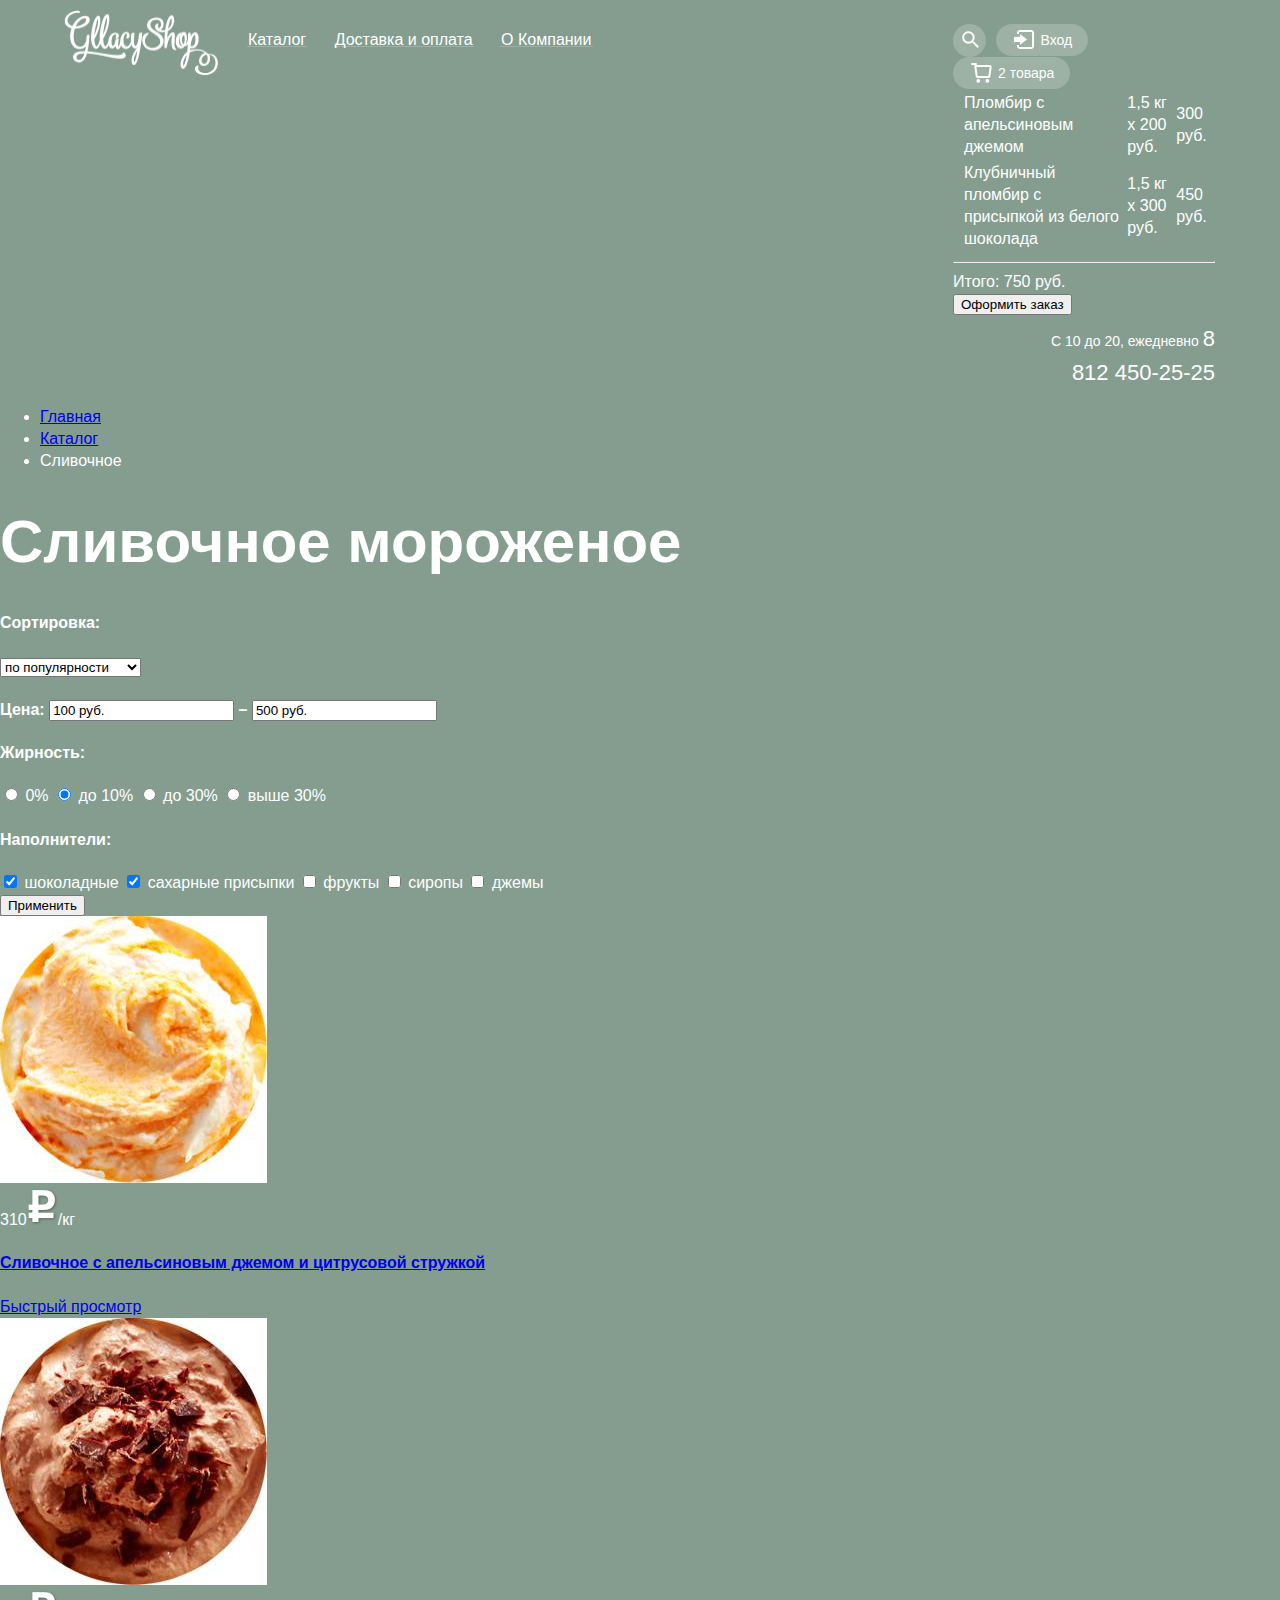
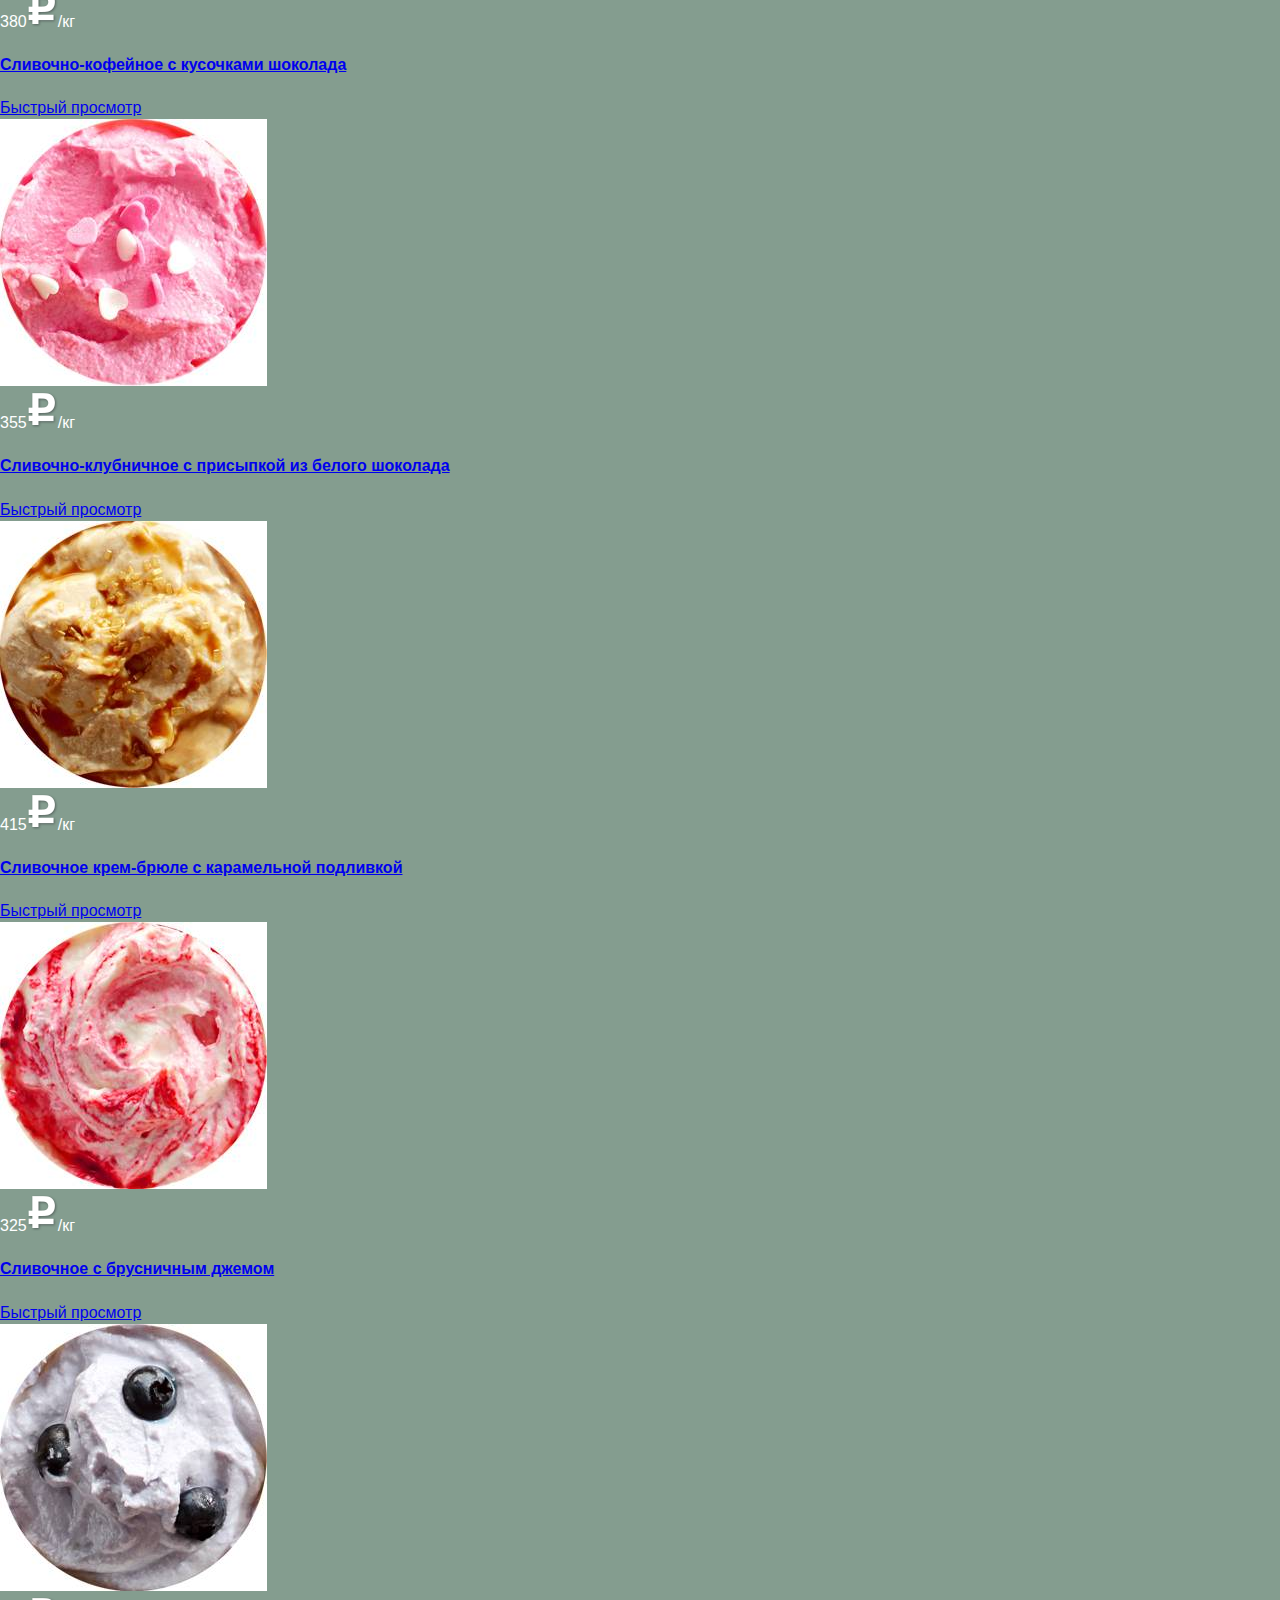
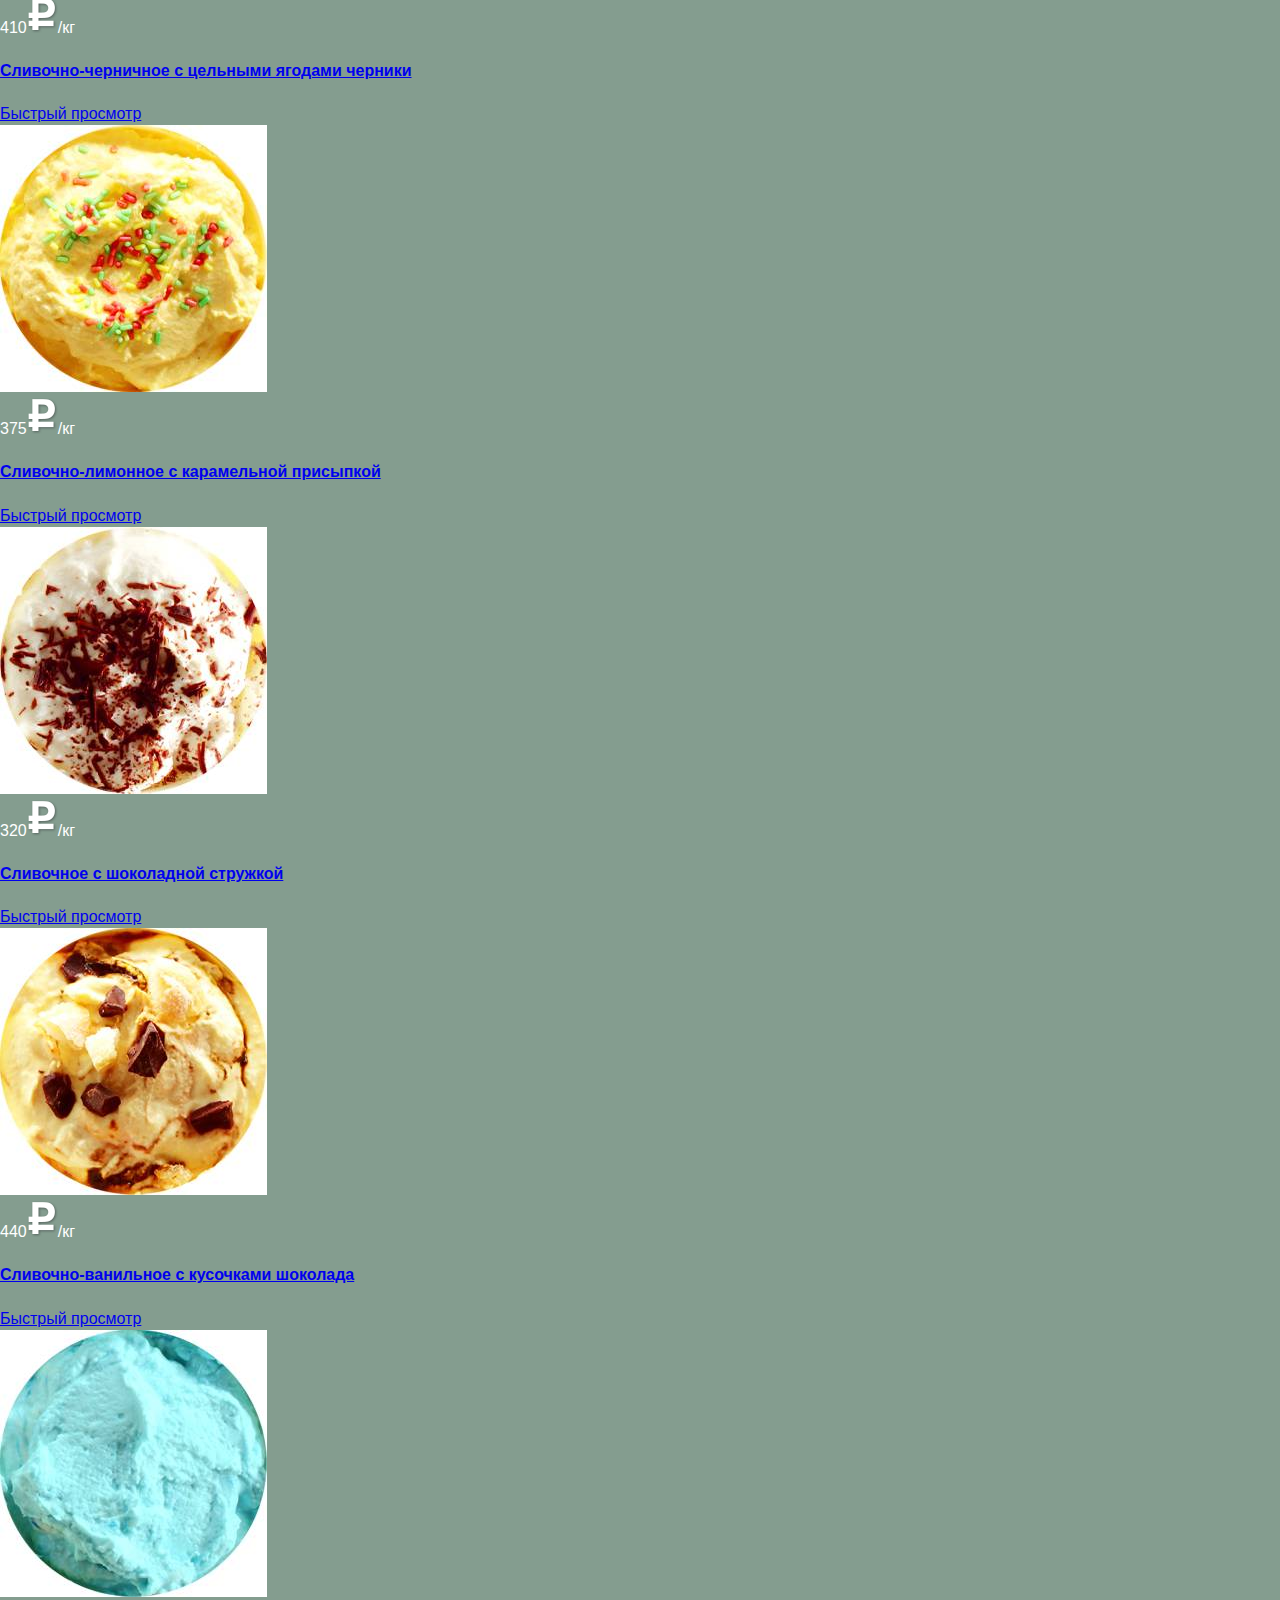
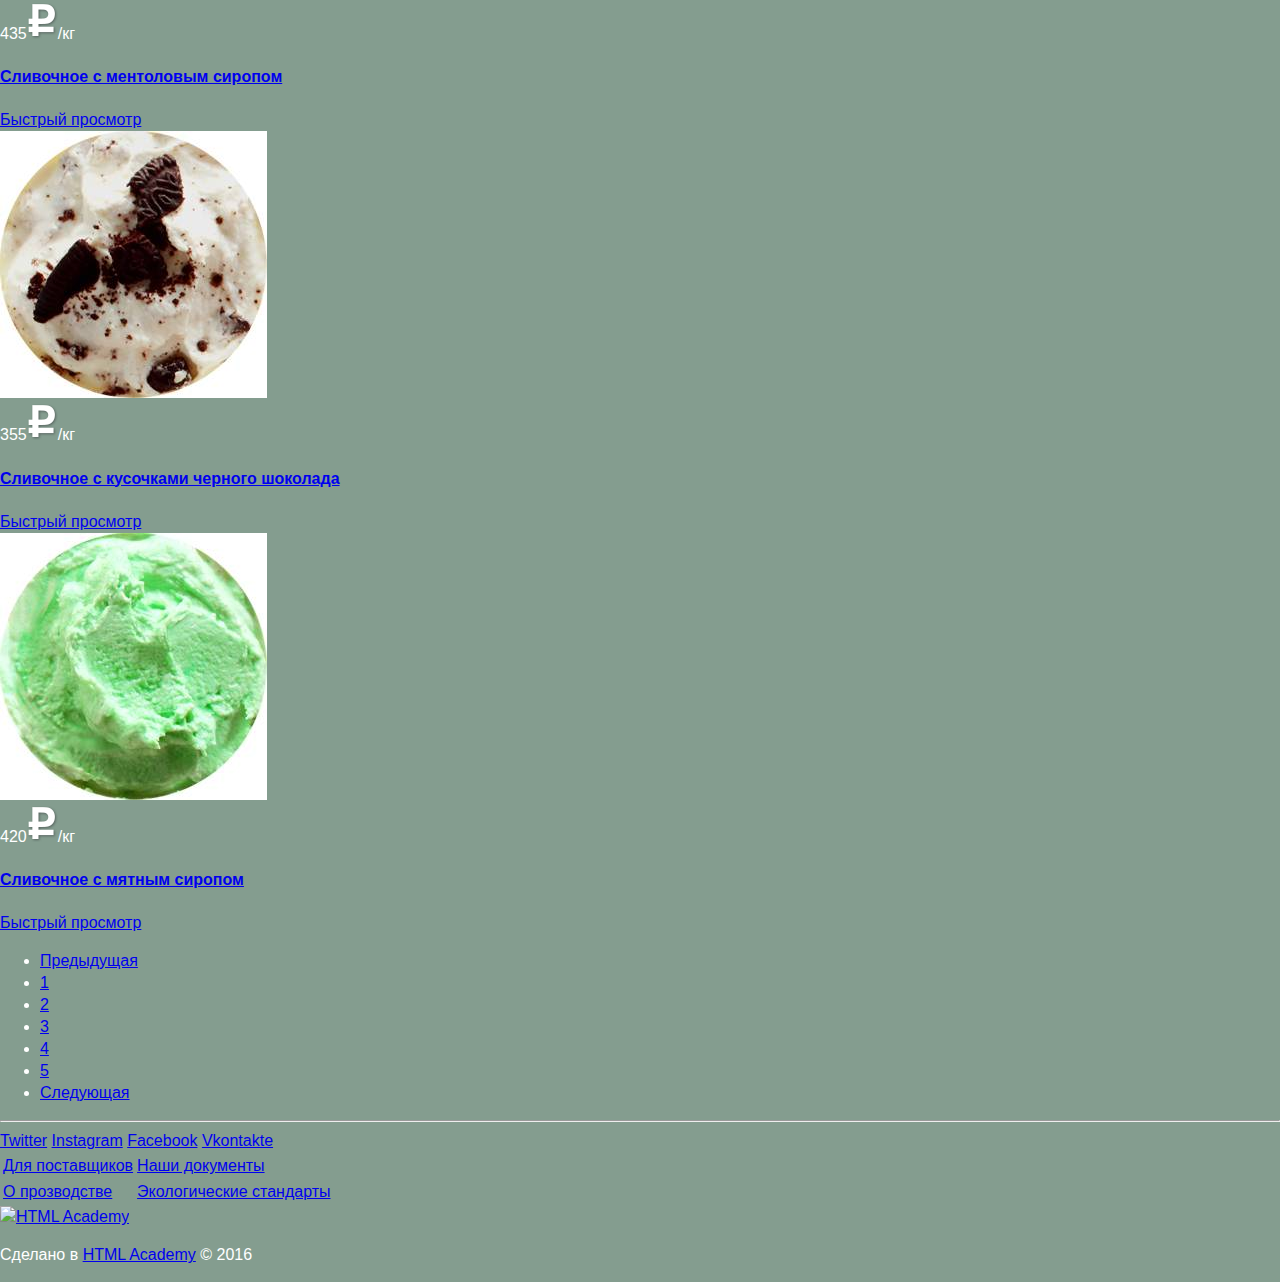
==== commit eb329e5a: "Изменены карточки с продуктами (добавлены / отредактированы классы)" ====
--- a/catalog.html
+++ b/catalog.html
@@ -241,121 +241,133 @@
           <article class="product">
             <img class="product__icecream-pic" src="img/product-01.jpg" alt="Мороженное" width="267" height="267">
             <div class="product__price">
-              310<span class="product__price-ru-icon">/кг</span>
+              310<img class="product__price-ru-icon" src="img/rub-icon.png" width="31" height="36" alt="руб" title="руб"><span class="product__price-kg">/кг</span>
             </div>
             <a class="product__name" href="#">
               <h4>Сливочное с апельсиновым джемом и цитрусовой стружкой</h4>
             </a>
+            <a href="#" class="product__btn">Быстрый просмотр</a>
           </article>
 
           <article class="product">
             <img class="product__icecream-pic" src="img/product-02.jpg" alt="Мороженное" width="267" height="267">
             <div class="product__price">
-              380<span class="product__price-ru-icon">/кг</span>
+              380<img class="product__price-ru-icon" src="img/rub-icon.png" width="31" height="36" alt="руб" title="руб"><span class="product__price-kg">/кг</span>
             </div>
             <a class="product__name" href="#">
               <h4>Сливочно-кофейное с кусочками шоколада</h4>
             </a>
+            <a href="#" class="product__btn">Быстрый просмотр</a>
           </article>
 
           <article class="product">
             <img class="product__icecream-pic" src="img/product-03.jpg" alt="Мороженное" width="267" height="267">
             <div class="product__price">
-              355<span class="product__price-ru-icon">/кг</span>
+              355<img class="product__price-ru-icon" src="img/rub-icon.png" width="31" height="36" alt="руб" title="руб"><span class="product__price-kg">/кг</span>
             </div>
             <a class="product__name" href="#">
               <h4>Сливочно-клубничное с присыпкой из белого шоколада</h4>
             </a>
+            <a href="#" class="product__btn">Быстрый просмотр</a>
           </article>
 
           <article class="product">
             <img class="product__icecream-pic" src="img/product-04.jpg" alt="Мороженное" width="267" height="267">
             <div class="product__price">
-              415<span class="product__price-ru-icon">/кг</span>
+              415<img class="product__price-ru-icon" src="img/rub-icon.png" width="31" height="36" alt="руб" title="руб"><span class="product__price-kg">/кг</span>
             </div>
             <a class="product__name" href="#">
               <h4>Сливочное крем-брюле с карамельной подливкой</h4>
             </a>
+            <a href="#" class="product__btn">Быстрый просмотр</a>
           </article>
 
           <article class="product">
             <img class="product__icecream-pic" src="img/product-05.jpg" alt="Мороженное" width="267" height="267">
             <div class="product__price">
-              325<span class="product__price-ru-icon">/кг</span>
+              325<img class="product__price-ru-icon" src="img/rub-icon.png" width="31" height="36" alt="руб" title="руб"><span class="product__price-kg">/кг</span>
             </div>
             <a class="product__name" href="#">
               <h4>Сливочное с брусничным джемом</h4>
             </a>
+            <a href="#" class="product__btn">Быстрый просмотр</a>
           </article>
 
           <article class="product">
             <img class="product__icecream-pic" src="img/product-06.jpg" alt="Мороженное" width="267" height="267">
             <div class="product__price">
-              410<span class="product__price-ru-icon">/кг</span>
+              410<img class="product__price-ru-icon" src="img/rub-icon.png" width="31" height="36" alt="руб" title="руб"><span class="product__price-kg">/кг</span>
             </div>
             <a class="product__name" href="#">
               <h4>Сливочно-черничное с цельными ягодами черники</h4>
             </a>
+            <a href="#" class="product__btn">Быстрый просмотр</a>
           </article>
 
           <article class="product">
             <img class="product__icecream-pic" src="img/product-07.jpg" alt="Мороженное" width="267" height="267">
             <div class="product__price">
-              375<span class="product__price-ru-icon">/кг</span>
+              375<img class="product__price-ru-icon" src="img/rub-icon.png" width="31" height="36" alt="руб" title="руб"><span class="product__price-kg">/кг</span>
             </div>
             <a class="product__name" href="#">
               <h4>Сливочно-лимонное с карамельной присыпкой</h4>
             </a>
+            <a href="#" class="product__btn">Быстрый просмотр</a>
           </article>
 
           <article class="product">
             <img class="product__icecream-pic" src="img/product-08.jpg" alt="Мороженное" width="267" height="267">
             <div class="product__price">
-              320<span class="product__price-ru-icon">/кг</span>
+              320<img class="product__price-ru-icon" src="img/rub-icon.png" width="31" height="36" alt="руб" title="руб"><span class="product__price-kg">/кг</span>
             </div>
             <a class="product__name" href="#">
               <h4>Сливочное с шоколадной стружкой</h4>
             </a>
+            <a href="#" class="product__btn">Быстрый просмотр</a>
           </article>
 
           <article class="product">
             <img class="product__icecream-pic" src="img/product-09.jpg" alt="Мороженное" width="267" height="267">
             <div class="product__price">
-              440<span class="product__price-ru-icon">/кг</span>
+              440<img class="product__price-ru-icon" src="img/rub-icon.png" width="31" height="36" alt="руб" title="руб"><span class="product__price-kg">/кг</span>
             </div>
             <a class="product__name" href="#">
               <h4>Сливочно-ванильное с кусочками шоколада</h4>
             </a>
+            <a href="#" class="product__btn">Быстрый просмотр</a>
           </article>
 
           <article class="product">
             <img class="product__icecream-pic" src="img/product-10.jpg" alt="Мороженное" width="267" height="267">
             <div class="product__price">
-              435<span class="product__price-ru-icon">/кг</span>
+              435<img class="product__price-ru-icon" src="img/rub-icon.png" width="31" height="36" alt="руб" title="руб"><span class="product__price-kg">/кг</span>
             </div>
             <a class="product__name" href="#">
               <h4>Сливочноe с ментоловым сиропом</h4>
             </a>
+            <a href="#" class="product__btn">Быстрый просмотр</a>
           </article>
 
           <article class="product">
             <img class="product__icecream-pic" src="img/product-11.jpg" alt="Мороженное" width="267" height="267">
             <div class="product__price">
-              355<span class="product__price-ru-icon">/кг</span>
+              355<img class="product__price-ru-icon" src="img/rub-icon.png" width="31" height="36" alt="руб" title="руб"><span class="product__price-kg">/кг</span>
             </div>
             <a class="product__name" href="#">
               <h4>Сливочное с кусочками черного шоколада</h4>
             </a>
+            <a href="#" class="product__btn">Быстрый просмотр</a>
           </article>
 
           <article class="product">
             <img class="product__icecream-pic" src="img/product-12.jpg" alt="Мороженное" width="267" height="267">
             <div class="product__price">
-              420<span class="product__price-ru-icon">/кг</span>
+              420<img class="product__price-ru-icon" src="img/rub-icon.png" width="31" height="36" alt="руб" title="руб"><span class="product__price-kg">/кг</span>
             </div>
             <a class="product__name" href="#">
               <h4>Сливочное с мятным сиропом</h4>
             </a>
+            <a href="#" class="product__btn">Быстрый просмотр</a>
           </article>
 
         </section>
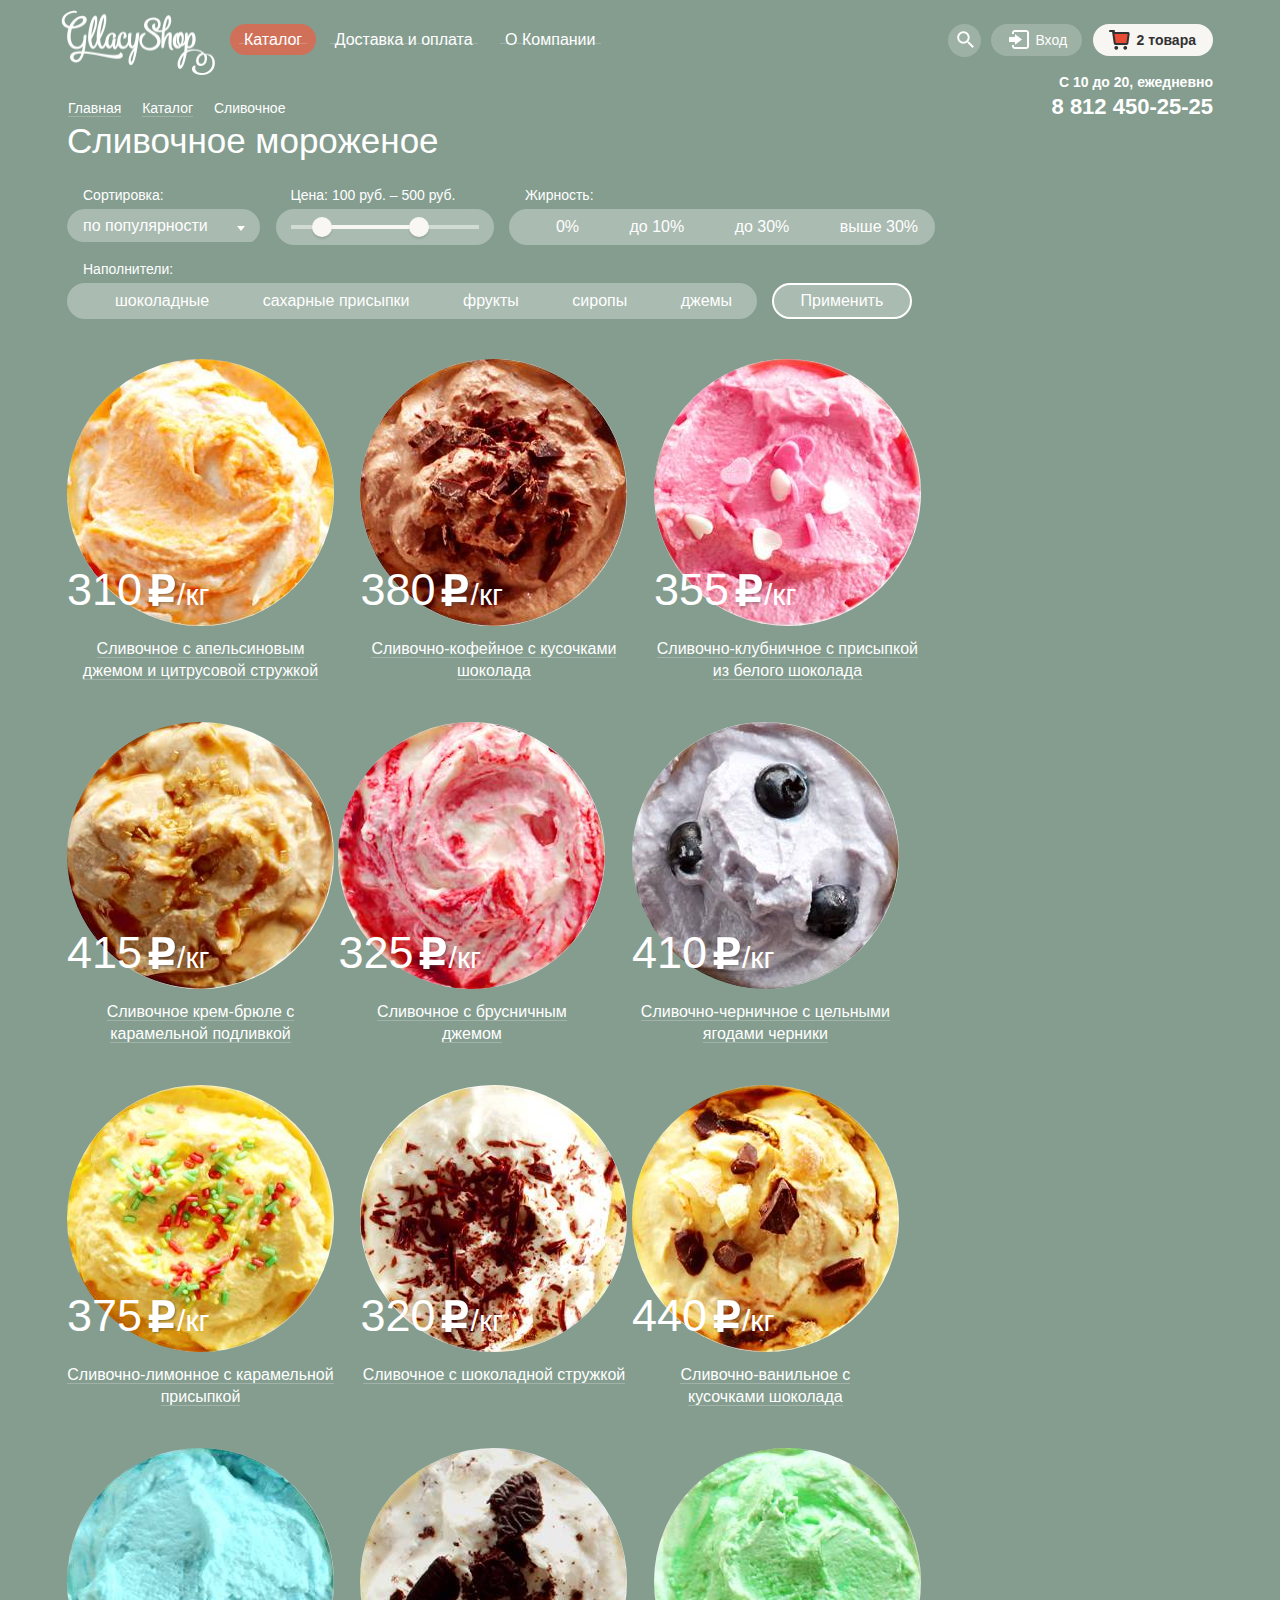
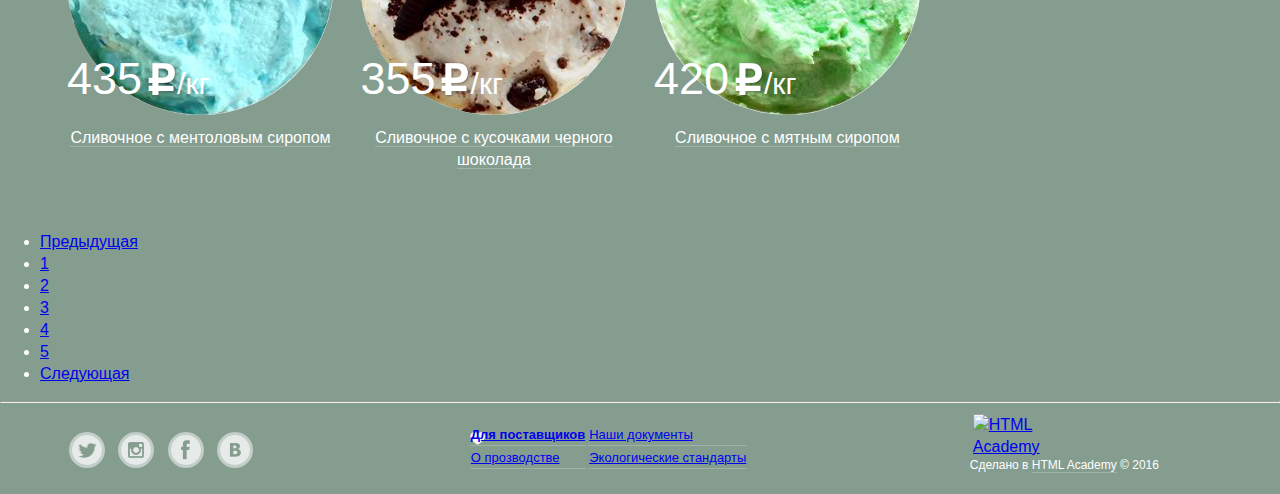
==== commit c8b85c47: "Сверстаны ховеры для продуктов (+ подгонка пп). В сортировку добавлены курсоры." ====
--- a/catalog.html
+++ b/catalog.html
@@ -26,7 +26,7 @@
             <ul class="main-nav__list">
 
               <li class="main-nav__item  main-nav__item--1">
-                <a href="#" class="main-nav__link">Каталог</a>
+                <a href="#" class="main-nav__link main-nav__link--active">Каталог</a>
                 <ul class="main-nav__submenu-list">
                   <li class="main-nav__submenu-item">
                     <span class="main-nav__submenu-title">Новинки</span>
@@ -130,7 +130,7 @@
             
             <div class="contacts-brief">
               С 10 до 20, ежедневно
-              <span>8 812 450-25-25</span>
+              <span>8&nbsp;812 450-25-25</span>
             </div>
             
           </div>
@@ -168,20 +168,23 @@
 
           <form action="/echo" method="post">
 
-            <div class="sorting__select">
+            <div class="sorting__item  sorting__select">
               <h4>Сортировка:</h4>
-              <select name="sort-select" id="sort-select">
-                <option value="pops" selected>по популярности</option>
-                <option value="cheap">сначала недорогие</option>
-                <option value="expensive">сначала дорогие</option>
-                <option value="fat">по жирности</option>
-              </select>
-            </div>
-
-            <div class="sorting__price">
+              <div class="sorting__select-custom">
+                <select name="sort-select" id="sort-select">
+                  <option value="pops" selected>по популярности</option>
+                  <option value="cheap">сначала недорогие</option>
+                  <option value="expensive">сначала дорогие</option>
+                  <option value="fat">по жирности</option>
+                </select>
+                <span class="sorting__select-pointer"></span>
+              </div>
+            </div>
+
+            <div class="sorting__item  sorting__price">
               <h4>Цена:
                 <input class="sorting__price-min" type="text" name="price-min" value="100 руб."> – 
-                <input class="sorting__price-min" type="text" name="price-max" value="500 руб.">
+                <input class="sorting__price-max" type="text" name="price-max" value="500 руб.">
               </h4>
               <div class="sorting__price-controls">
                 <div class="sorting__price-scale">
@@ -192,10 +195,10 @@
               </div>
             </div>
 
-            <div class="sorting__fat">
+            <div class="sorting__item  sorting__fat">
               <h4>Жирность:</h4>
               <div class="sorting__fat-radio">
-                <input type="radio" id="fat-radio-1" name="fat-radio" value="0-proc">
+                <input type="radio" id="fat-radio-1" name="fat-radio" value="0-proc" disabled>
                 <label for="fat-radio-1">0%</label>
 
                 <input type="radio" id="fat-radio-2" name="fat-radio" value="10max-proc" checked>
@@ -209,7 +212,7 @@
               </div>
             </div>
 
-            <div class="sorting__check">
+            <div class="sorting__item  sorting__check">
               <h4>Наполнители:</h4>
               <div class="sorting__check-items">
                 <input type="checkbox" id="ch-1" name="check" value="check1" checked>
@@ -221,7 +224,7 @@
                 <input type="checkbox" id="ch-3" name="check" value="check3">
                 <label for="ch-3">фрукты</label>
 
-                <input type="checkbox" id="ch-4" name="check" value="check4">
+                <input type="checkbox" id="ch-4" name="check" value="check4" disabled>
                 <label for="ch-4">сиропы</label>
 
                 <input type="checkbox" id="ch-5" name="check" value="check5">
@@ -288,7 +291,7 @@
               325<img class="product__price-ru-icon" src="img/rub-icon.png" width="31" height="36" alt="руб" title="руб"><span class="product__price-kg">/кг</span>
             </div>
             <a class="product__name" href="#">
-              <h4>Сливочное с брусничным джемом</h4>
+              <h4>Сливочное с брусничным<br> джемом</h4>
             </a>
             <a href="#" class="product__btn">Быстрый просмотр</a>
           </article>
@@ -332,7 +335,7 @@
               440<img class="product__price-ru-icon" src="img/rub-icon.png" width="31" height="36" alt="руб" title="руб"><span class="product__price-kg">/кг</span>
             </div>
             <a class="product__name" href="#">
-              <h4>Сливочно-ванильное с кусочками шоколада</h4>
+              <h4>Сливочно-ванильное с кусочками&nbsp;шоколада</h4>
             </a>
             <a href="#" class="product__btn">Быстрый просмотр</a>
           </article>
--- a/css/style.css
+++ b/css/style.css
@@ -49,9 +49,10 @@
 ===========================*/
 
 .main-head {
-  width: 1150px;
+  width: 1146px;
   margin: 0 auto;
-  padding: 0 25px;
+  margin-bottom: 20px;
+  padding: 0 27px;
 }
 
 .main-head--clearfix::after {
@@ -64,7 +65,7 @@
   float: left;
   width: 154px;
   height: 64px;
-  margin-left: -1px;
+  margin-left: -6px;
 }
 
 
@@ -82,7 +83,7 @@
 
 .main-nav__list {
   margin: 0;
-  margin-left: 20px;
+  margin-left: 15px;
   padding: 0;
 }
 
@@ -91,6 +92,7 @@
   vertical-align: top;
   list-style: none;
   margin-top: 19px;
+  margin-right: 0;
 }
 
 .main-nav__item--1 {
@@ -99,15 +101,17 @@
 
 .main-nav__link {
   position: relative;
-  margin-right: 4px;
-  padding: 10px;
-  width: 33px;
-  height: 33px;
-  border-radius: 50px;
+  margin-right: 0px;
+  padding: 7px 14px;
+  border-radius: 20px;
   color: #fff;
   text-decoration: none;
   font-size: 16px;
   line-height: 18px;
+  font-family: "Roboto", Arial, sans-serif;
+  white-space: nowrap;
+  overflow: hidden;
+  font-weight: 500;
 }
 
 .main-nav__link::before {
@@ -120,6 +124,10 @@
   background-color: rgba(255, 255, 255, 0.2);
 }
 
+.main-nav__link--active {
+  background-color: #d07058;
+}
+
 .main-nav__link:hover {
   background-color: #f7f6f3;
   color: #333333;
@@ -158,8 +166,9 @@
 .main-head__user-menu {
   min-height: 75px;
   float: right;
-  width: 262px;
+  min-width: 262px;
   margin-top: 14px;
+  position: relative;
 }
 
 
@@ -193,6 +202,7 @@
   background: #9db1a5 url(../img/search-icon.png) no-repeat 9px 7px;
   font-size: 14px;
   line-height: 16px;
+  font-family: "Roboto", Arial, sans-serif;
 }
 
 .search__btn:hover {
@@ -237,14 +247,17 @@
   color: #fff;
   text-decoration: none;
   display: block;
-  width: 48px;
-  height: 24px;
+  max-width: 330px;
+  overflow: hidden;
+  white-space: nowrap;
   border-radius: 50px;
-  padding-top: 8px;
+  padding: 8px;
   padding-left: 44px;
+  padding-right: 15px;
   background: #9db1a5 url(../img/login-icon.png) no-repeat 18px 6px;
   font-size: 14px;
   line-height: 16px;
+  font-family: "Roboto", Arial, sans-serif;
 }
 
 .login__btn:hover {
@@ -293,34 +306,1358 @@
 
 .cart {
   position: relative;
+  
 }
 
 .cart__link {
   color: #fff;
   text-decoration: none;
   display: block;
-  width: 72px;
-  height: 24px;
   border-radius: 50px;
-  padding-top: 8px;
-  padding-left: 45px;
-  background: #9db1a5 url(../img/cart-icon.png) no-repeat 18px 6px;
+  padding: 8px;
+  padding-right: 17px;
+  padding-left: 44px;
+  background: #9db1a5 url(../img/cart-icon.png) no-repeat 16px 6px;
   font-size: 14px;
   line-height: 16px;
 }
 
+.cart__link--full {
+  color: #323232;
+  background: #f7f6f3 url(../img/cart-full-icon.png) no-repeat 16px 6px;
+  font-size: 14px;
+  line-height: 16px;
+  font-weight: 600;
+  white-space: nowrap;
+  overflow: hidden;
+}
+
+.cart__modal {
+  display: none;
+}
 
 
 .contacts-brief {
-  width: 170px;
-  float: right;
+  width: 175px;
   font-size: 14px;
+  font-family: "Roboto", Arial, sans-serif;
   line-height: 16px;
   text-align: right;
   padding-top: 7px;
+  font-weight: 600;
+  display: block;
+  position: absolute;
+  right: 0;
+  top: 43px;
+  
 }
 
 .contacts-brief span {
   font-size: 22px;
   line-height: 34px;
-}
+  font-weight: 700;
+  font-family: "Roboto", Arial, sans-serif;
+}
+
+
+
+
+
+
+
+
+
+/*=========================== 
+МАЙН
+===========================*/
+
+
+.page__main-content {
+  
+}
+
+
+
+
+
+/*=========================== 
+СЛАЙДЕР
+===========================*/
+
+.slider {
+  width: 1146px;
+  min-height: 470px;
+  margin: 0 auto;
+  margin-bottom: 20px;
+  padding: 0 27px;
+}
+
+
+
+.slider__item {
+  width: 1146px;
+  min-height: 470px;
+  position: relative;
+  margin: 0 auto;
+}
+
+.slider__title {
+  color: #fff;
+  font-weight: 700;
+  font-size: 60px;
+  font-family: "Roboto", Arial, sans-serif;
+  line-height: 60px;
+  width: 680px;
+  text-align: center;
+  margin: 0;
+  padding: 0;
+  position: absolute;
+  top: 249px;
+  left: 233px; 
+  display: inline-block;
+  vertical-align: top;
+}
+
+.slider__btn {
+  text-decoration: none;
+  color: #fff;
+  font-size: 32px;
+  font-family: "Roboto", Arial, sans-serif;
+  line-height: 44px;
+  font-weight: 500;
+  text-shadow: 0 3px 7px #c73f25;
+  position: absolute;
+  top: 400px;
+  left: 434px;
+  padding: 8px 40px;
+  padding-bottom: 12px;
+  border-radius: 50px;
+  box-shadow: 0 2px 3px 0 #ab5948;
+  background: #ec583c;
+  background: linear-gradient(to bottom, #f16743, #e74b36);
+/*  margin-bottom: 20px;*/
+}
+
+.slider__item--1 {
+/*  background: url(../img/bg-slide-1.png) no-repeat top;*/
+/*  display: none;*/
+}
+
+.slider__item--2 {
+  background: url(../img/bg-slide-2.png) no-repeat top;
+  display: none;
+}
+
+.slider__item--3 {
+  background: url(../img/bg-slide-3.png) no-repeat top;
+  display: none;
+}
+
+
+
+.slider__toggle {
+  position: absolute;
+  top: 565px;
+}
+
+.slide-toggle {
+  
+}
+
+
+
+
+
+
+
+
+
+
+/*=========================== 
+БАННЕРЫ
+===========================*/
+
+.banners {
+  width: 1146px;
+  min-height: 230px;
+  margin: 0 auto;
+  margin-top: 34px;
+  margin-bottom: 20px;
+  padding: 0 27px;
+}
+
+
+
+.banners__btn {
+  text-decoration: none;
+  color: #fff;
+  font-size: 18px;
+  line-height: 24px;
+  font-weight: 500;
+  font-family: "Roboto", Arial, sans-serif;
+  text-shadow: 0 3px 7px #e9543a;
+  position: absolute;
+  top: 160px;
+  right: 20px;
+  padding: 10px 23px;
+  padding-bottom: 12px;
+  border-radius: 50px;
+  box-shadow: 0 2px 3px 0 #ab5948;
+  background: #ec583c;
+  background: linear-gradient(to bottom, #f16743, #e74b36);
+
+}
+
+.banners__block-1 {
+  display: inline-block;
+  vertical-align: top;
+  width: 560px;
+  margin-right: 22px;
+  min-height: 230px;
+  position: relative;
+  background: url(../img/banners-raspberry.jpg) no-repeat;
+  border-radius: 10px;
+}
+
+.banners__block-2 {
+  display: inline-block;
+  vertical-align: top;
+  width: 560px;
+  min-height: 230px;
+  position: relative;
+  background: url(../img/banners-chocolate.jpg) no-repeat;
+  border-radius: 10px;
+}
+
+.banners__block-1 h2,
+.banners__block-2 h2 {
+  padding: 0;
+  margin: 0;
+  margin-top: 15px;
+  margin-left: 19px;
+  display: block;
+  color: #fff;
+  font-size: 35px;
+  line-height: 41px;
+  font-weight: 600;
+  font-family: "Roboto", Arial, sans-serif;
+}
+
+.banners__block-1 p,
+.banners__block-2 p {
+  padding: 0;
+  margin: 0;
+  margin-top: 15px;
+  margin-left: 19px;
+  display: block;
+  color: #fff;
+  font-size: 18px;
+  line-height: 22px;
+  font-weight: 600;
+  font-family: "Roboto", Arial, sans-serif;
+}
+
+
+
+
+
+
+
+
+
+
+/*=========================== 
+ПРОМО
+===========================*/
+
+.promo {
+  width: 1146px;
+  min-height: 330px;
+  margin: 0 auto;
+  margin-bottom: 20px;
+  margin-top: 40px;
+  padding: 0 27px;
+}
+
+
+
+.product {
+  display: inline-block;
+  vertical-align: top;
+  width: 267px;
+  margin-right: 22px;
+  position: relative;
+  margin-bottom: 40px;
+}
+
+.product:nth-child(4n+4) {
+  margin-right: 0;
+}
+
+.product__hit-pic {
+  position: absolute;
+  top: 0;
+  left: 0;
+}
+
+.product__icecream-pic {
+  border-radius: 50%;
+  width: 267px;
+  height: 267px;
+}
+
+.product__price {
+  font-size: 45px;
+  line-height: 45px;
+  font-weight: 500;
+  font-family: "Roboto", Arial, sans-serif;
+  position: absolute;
+  top: 208px;
+  left: 0;
+}
+
+.product__price-ru-icon {
+  position: absolute;
+  top: 6px;
+  left: 80px;
+}
+
+.product__price-kg {
+  font-size: 30px;
+  line-height: 45px;
+  font-weight: 500;
+  font-family: "Roboto", Arial, sans-serif;
+  padding-left: 35px;
+}
+
+.product__name,
+.product__name h4 {
+  font-size: 16px;
+  line-height: 22px;
+  font-weight: 500;
+  font-family: "Roboto", Arial, sans-serif;
+  text-decoration: none;
+  color: #fff;
+  text-align: center;
+  margin: 0 auto;
+  margin-top: 6px;
+  display: inline-block;
+  vertical-align: top;
+  width: 267px;
+  position: relative;
+}
+
+.product__name h4 {
+  display: inline;
+  border-bottom: 1px solid rgba(230, 230, 235, 0.3);
+}
+
+.product__btn {
+  display: none;
+  text-decoration: none;
+  font-size: 18px;
+  line-height: 24px;
+  font-weight: 500;
+  font-family: "Roboto", Arial, sans-serif;
+  color: #fefefe;
+  border-radius: 20px;
+  position: absolute;
+  top: 333px;
+  left: 34px;
+  padding: 9px 16px;
+  padding-bottom: 11px;
+/*  text-shadow: 0 3px 7px #c73f25;*/
+  border-radius: 50px;
+  box-shadow: 0 2px 3px 0 #ab5948;
+  background: #ec583c;
+  background: linear-gradient(to bottom, #f16743, #e74b36);
+}
+
+.product::before  {
+  content: "";
+  width: 267px;
+  height: 395px;
+  padding: 5px;
+  background-color: rgba(248, 247, 244, 0.3);
+  box-shadow: 0 20px 20px 0 rgba(0, 0, 0, 0.3);
+  border-radius: 5px;
+  position: absolute;
+  top: -5px;
+  left: -5px;
+  display: none;
+}
+
+.product:hover {
+  z-index: 10;
+}
+
+.product:hover::before {
+  display: block;
+}
+
+.product:hover .product__btn {
+  display: block;
+  
+}
+
+
+
+
+
+
+
+
+
+
+/*=========================== 
+ФУНКЦИИ
+===========================*/
+
+.features {
+  width: 1146px;
+  min-height: 307px;
+  margin: 0 auto;
+  margin-bottom: 20px;
+  margin-top: 30px;
+  padding: 0 27px;
+  
+}
+
+
+
+.features__content {
+  background: url(../img/features-pattern.jpg);
+  border-radius: 15px;
+  min-height: 307px;
+}
+
+.features__head {
+  color: #323232;
+  font-size: 24px;
+  line-height: 30px;
+  font-weight: 500;
+  font-family: "Roboto", Arial, sans-serif;
+  padding-left: 20px;
+  padding-top: 25px;
+/*  font-kerning: none;*/
+  margin: 0;
+}
+
+.features__item {
+  display: inline-block;
+  vertical-align: top;
+  width: 487px;
+  margin-left: 20px;
+  padding-left: 56px;
+  padding-top: 22px;
+}
+
+.features__item:nth-child(2n+1) {
+  margin-left: 20px;
+}
+
+.features__item p {
+  margin: 0;
+  padding: 0;
+  color: #323232;
+  font-size: 16px;
+  line-height: 22px;
+  font-weight: 500;
+  font-family: "Roboto", Arial, sans-serif;
+}
+
+.features__item--pic1 {
+  background: url(../img/features-icecream.png) no-repeat 0 9px;
+}
+
+.features__item--pic2 {
+  background: url(../img/features-cow.png) no-repeat 0 9px;
+}
+
+.features__item--pic3 {
+  background: url(../img/features-leaf.png) no-repeat 0 9px;
+}
+
+.features__item--pic4 {
+  background: url(../img/features-thermo.png) no-repeat 0 9px;
+}
+
+
+
+
+
+
+
+
+
+
+/*=========================== 
+НОВОСТИ
+===========================*/
+
+.news {
+  width: 1146px;
+  min-height: 220px;
+  margin: 0 auto;
+  margin-bottom: 20px;
+  margin-top: 40px;
+  padding: 0 27px;
+}
+
+
+
+.news__block {
+  display: inline-block;
+  vertical-align: top;
+  width: 560px;
+  margin-right: 22px;
+  min-height: 220px;
+  border-radius: 15px;
+}
+
+.news__block:nth-child(2n+2) {
+  margin-right: 0;
+}
+
+.news__random-theme {
+  min-height: 220px;
+  background: url(../img/news-theme.jpg) no-repeat;
+  border-radius: 15px;
+}
+
+.news__random-theme p {
+  margin: 0;
+  color: #323232;
+  font-size: 16px;
+  line-height: 22px;
+  font-weight: 500;
+  font-family: "Roboto", Arial, sans-serif;
+  padding-top: 23px;
+  padding-left: 20px;
+}
+
+.news__random-link {
+  width: 330px;
+  display: inline-block;
+  padding-left: 20px;
+  padding-top: 3px;
+  color: #323232;
+}
+
+.news__random-link h3 {
+  color: #323232;
+  font-size: 24px;
+  line-height: 30px;
+  font-weight: 600;
+  font-family: "Roboto", Arial, sans-serif;
+  margin: 0;
+}
+
+.news__block--subs-bg {
+  min-height: 210px;
+  border-radius: 15px;
+  padding: 5px;
+  width: 550px;
+  background: #f8f7f4 url(../img/news-post-pattern.png) -10px;
+}
+
+.news__subscribe {
+  min-height: 210px;
+  border-radius: 15px;
+  background: #f8f7f4;
+}
+
+.news__subscribe p {
+  margin: 0;
+  color: #5a5a5a;
+  font-size: 16px;
+  line-height: 22px;
+  font-weight: 500;
+  font-family: "Roboto", Arial, sans-serif;
+  padding-top: 30px;
+  padding-left: 22px;
+}
+
+.news__email {
+  width: 342px;
+  height: 39px;
+  border-radius: 5px;
+  margin-top: 36px;
+  margin-left: 22px;
+  border: 1px solid #d3d3d2;
+  color: #999999;
+  font-size: 16px;
+  line-height: 24px;
+  font-weight: 400;
+  font-family: "Roboto", Arial, sans-serif;
+  padding-left: 13px;
+  padding-right: 13px;
+}
+
+.news__submit {
+  text-decoration: none;
+  color: #fefefe;
+  font-size: 18px;
+  line-height: 24px;
+  font-weight: 500;
+  font-family: "Roboto", Arial, sans-serif;
+  text-shadow: 0 3px 7px #e9543a;
+  padding: 9px 18px;
+  padding-bottom: 12px;
+  border-radius: 50px;
+  box-shadow: 0 2px 3px 0 #ab5948;
+  background: #ec583c;
+  background: linear-gradient(to bottom, #f16743, #e74b36);
+  margin-top: 34px;
+  margin-left: 5px;
+  border: none;
+}
+
+
+
+
+
+
+
+
+
+
+/*=========================== 
+БЛОК С КОНТАКТАМИ И КАРТОЙ
+===========================*/
+
+.contacts-full {
+  position: relative;
+  margin-top: 40px;
+}
+
+
+
+.contacts-full__map {
+  width: 100%;
+  position: absolute;
+/*  min-height: 430px;*/
+/*  margin-top: 40px;*/
+}
+
+
+
+.contacts-full__info-wrap {
+  width: 1146px;
+  min-height: 430px;
+  margin: 0 auto;
+  margin-bottom: 15px;
+  padding: 0 27px;
+  position: relative;
+}
+
+.contacts-full__info {
+  position: absolute;
+  top: 61px;
+  right: 27px;
+  padding: 25px;
+  width: 252px;
+  border-radius: 15px;
+}
+
+.contacts-full__address p {
+  margin: 0;
+  color: #323232;
+  font-size: 14px;
+  line-height: 20px;
+  font-weight: 500;
+  font-family: "Roboto", Arial, sans-serif;
+  width: 225px;
+  padding-top: 5px;
+}
+
+.contacts-full__address span {
+  color: #323232;
+  font-size: 18px;
+  line-height: 24px;
+  font-weight: 500;
+  font-family: "Roboto", Arial, sans-serif;
+  padding-top: 1px;
+  padding-left: 1px;
+  display: block;
+}
+
+.contacts-full__phone p {
+  margin: 0;
+  color: #323232;
+  font-size: 14px;
+  line-height: 20px;
+  font-weight: 500;
+  font-family: "Roboto", Arial, sans-serif;
+  width: 180px;
+  padding-top: 18px;
+  margin-bottom: 20px;
+}
+
+.contacts-full__phone span {
+  display: block;
+  color: #323232;
+  font-size: 18px;
+  line-height: 22px;
+  font-weight: 500;
+  font-family: "Roboto", Arial, sans-serif;
+  padding-top: 5px;
+  padding-bottom: 4px;
+}
+
+.contacts-full__btn {
+  margin-top: 23px;
+  margin-left: 0px;
+  padding: 9px 26px;
+  padding-left: 30px;
+  padding-bottom: 12px;
+  border: none;
+  border-radius: 50px;
+  background: #ec583c;
+  background: linear-gradient(to bottom, #f16743, #e74b36);
+  box-shadow: 0 2px 3px 0 #ab5948;
+  color: #fefefe;
+  text-decoration: none;
+  text-shadow: 0 3px 7px #e9543a;
+  font-weight: 500;
+  font-size: 18px;
+  font-family: "Roboto", Arial, sans-serif;
+  line-height: 24px;
+  display: block;
+}
+
+
+
+
+
+
+
+
+
+
+/*=========================== 
+ФУТЕР
+===========================*/
+
+.main-footer {
+  width: 1146px;
+  min-height: 53px;
+  margin: 0 auto;
+  margin-bottom: 20px;
+  padding: 0 27px;
+}
+
+
+
+
+/*=============
+==============*/
+
+.social {
+  display: inline-block;
+  margin-left: 2px;
+  margin-right: 50px;
+}
+
+.social__btn {
+  font-size: 0;
+  width: 30px;
+  height: 30px;
+  display: inline-block;
+  vertical-align: top;
+  border-radius: 50%;
+  border: 3px solid #c2cec7;
+  margin-top: 21px;
+  margin-right: 9px;
+}
+
+.social__btn--twitter {
+  background: url(../img/social-twitter-icon.png) no-repeat center;
+}
+
+.social__btn--insta {
+  background: url(../img/social-insta-icon.png) no-repeat center;
+}
+
+.social__btn--fb {
+  background: url(../img/social-fb-icon.png) no-repeat center;
+}
+
+.social__btn--vk {
+  background: url(../img/social-vk-icon.png) no-repeat center;
+}
+
+
+
+
+
+/*=============
+==============*/
+
+.more-info {
+  display: inline-block;
+  vertical-align: top;
+  border: none;
+  background: url(../img/heart-icon.png) no-repeat 2px 9px;
+  margin-top: 12px;
+  margin-left: 151px;
+}
+
+.more-info table {
+  
+}
+
+.more-info__items {
+  padding-left: 22px;
+  padding-right: 7px;
+  padding-top: 0;
+  padding-bottom: 0;
+  border: none;
+}
+
+.more-info__item {
+  font-weight: 400;
+  font-size: 13px;
+  font-family: "Roboto", Arial, sans-serif;
+  line-height: 18px;
+  color: #fff;
+  text-decoration: none;
+  border-bottom: 1px solid #9db1a5;
+}
+
+.more-info__item-1 {
+  font-weight: 700;
+}
+
+.more-info__item-2 {
+}
+
+.more-info__item-3 {
+}
+
+.more-info__item-4 {
+}
+
+
+
+
+
+/*=============
+==============*/
+
+.copyright {
+  display: inline-block;
+  margin-left: 153px;
+  vertical-align: top;
+}
+
+.copyright__logo {
+  width: 108px;
+  height: 38px;
+  display: block;
+  margin-left: 66px;
+  margin-top: 3px;
+}
+
+.copyright__text {
+  margin: 0;
+  color: #fefefe;
+  font-weight: 400;
+  font-size: 12px;
+  font-family: "Roboto", Arial, sans-serif;
+  line-height: 18px;
+  margin-left: 63px;
+  margin-top: 4px;
+}
+
+.copyright__link {
+  color: #fefefe;
+  text-decoration: none;
+  border-bottom: 1px solid #9db1a5;
+}
+
+
+
+
+
+
+
+
+
+
+/*=========================== 
+ФОРМА ОБРАТНОЙ СВЯЗИ
+===========================*/
+
+.modal-writeus {
+  display: none;
+}
+
+.modal-writeus__close {
+  
+}
+
+
+
+
+
+
+
+
+
+
+
+
+
+
+
+
+/*===========================
+=============================
+
+КАТАЛОГ
+
+===========================
+===========================*/
+
+.catalog-content {
+  
+}
+
+
+
+/*=========================== 
+КРОШКИ
+===========================*/
+
+.breadcrumbs {
+  margin: -22px auto;
+  margin-bottom: 0;
+  padding: 0 27px;
+  width: 1146px;
+  color: #fff;
+  font-weight: 400;
+  font-size: 14px;
+  font-family: "Roboto", Arial, sans-serif;
+  line-height: 16px;
+}
+
+.breadcrumbs__item {
+  list-style: none;
+  margin: 0;
+  padding: 0;
+  padding-top: 3px;
+  display: inline-block;
+  vertical-align: top;
+  padding-right: 16px;
+  padding-left: 1px;
+  position: relative;
+}
+
+.breadcrumbs__item::after:not(span) {
+  content: "»";
+  position: absolute;
+  top: 2px;
+  right: 4px;
+}
+
+.breadcrumbs__item a {
+  color: #fff;
+  text-decoration: none;
+  border-bottom: 1px solid #9db1a5;
+}
+
+
+
+
+
+
+
+
+
+
+/*=========================== 
+ЗАГОЛОВОК
+===========================*/
+
+.catalog-content__title {
+  margin: 0 auto;
+  margin-bottom: 20px;
+  width: 1146px;
+  padding: 0 27px;
+  color: #fff;
+  font-weight: 500;
+  font-size: 35px;
+  font-family: "Roboto", Arial, sans-serif;
+  line-height: 41px;
+  padding-top: 4px;
+}
+
+
+
+
+
+
+
+
+
+
+/*=========================== 
+СОРТИРОВКА
+===========================*/
+
+.sorting {
+  width: 1146px;
+  margin: 0 auto;
+  padding: 0 27px;
+  margin-bottom: 20px;
+}
+
+
+
+.sorting__item {
+  display: inline-block;
+  vertical-align: top;
+  margin-top: 6px;
+  margin-right: 10px;
+  margin-bottom: 10px;
+}
+
+.sorting__item h4 {
+  margin: 0;
+  color: #fff;
+  font-weight: 500;
+  font-size: 14px;
+  font-family: "Roboto", Arial, sans-serif;
+  line-height: 16px;
+  margin-left: 16px;
+  margin-bottom: 6px;
+}
+
+
+
+
+
+/*=============
+==============*/
+
+.sorting__select-custom {
+  display: inline-block;
+  vertical-align: top;
+  overflow: hidden;
+  min-height: 36px;
+  width: 193px;
+  border-radius: 20px;
+  position: relative;
+}
+
+.sorting__select-custom::after {
+  content: "";
+  position: absolute;
+  border: 4px solid transparent; 
+  border-top: 5px solid #fff; 
+  top: 17px;
+  right: 15px;
+}
+
+.sorting__select-custom:hover::after {
+  content: "";
+  position: absolute;
+  border: 4px solid transparent; 
+  border-top: 5px solid #323232; 
+  top: 17px;
+  right: 15px;
+}
+
+.sorting__select select {
+  color: #fff;
+  font-weight: 500;
+  font-size: 16px;
+  font-family: "Roboto", Arial, sans-serif;
+  line-height: 18px;
+  background-color: #a9bab0;
+  padding: 7px 12px;
+  border-radius: 20px;
+  border: none;
+  position: relative;
+  cursor: pointer;
+  width: 215px;
+}
+
+.sorting__select select:hover {
+  background-color: #fff;
+  color: #323232;
+  cursor: pointer;
+}
+
+.sorting__select option:hover {
+  cursor: pointer;
+  background-color: #323232;
+}
+
+
+
+
+
+/*=============
+==============*/
+
+.sorting__price {
+  
+}
+
+.sorting__price-min {
+  margin: 0;
+  padding: 0;
+  display: inline-block;
+  vertical-align: top;
+  color: #fff;
+  font-weight: 500;
+  font-size: 14px;
+  font-family: "Roboto", Arial, sans-serif;
+  line-height: 16px;
+  background-color: inherit;
+  border: none;
+  width: 54px;
+}
+
+.sorting__price-max {
+  margin: 0;
+  padding: 0;
+  color: #fff;
+  font-weight: 500;
+  font-size: 14px;
+  font-family: "Roboto", Arial, sans-serif;
+  line-height: 16px;
+  background-color: inherit;
+  border: none;
+  width: 54px;
+}
+
+.sorting__price-controls {
+  padding: 16px 15px;
+  margin-left: 2px;
+  margin-top: 6px;
+  border-radius: 20px;
+  position: relative;
+  background-color: #aabbb1;
+}
+
+.sorting__price-scale {
+  height: 4px;
+  background-color: #d1dad3;
+  width: 188px;
+  position: relative;
+}
+
+.sorting__price-bar {
+  position: absolute;
+  width: 106px;
+  height: 4px;
+  top: 0;
+  left: 22px;
+  background-color: #f8f7f4;
+}
+
+.sorting__price-toggle {
+  width: 20px;
+  height: 20px;
+  border-radius: 50%;
+  background-color: #f8f7f4;
+  position: absolute;
+  cursor: pointer;
+  box-shadow: 0 2px 2px rgba(0, 0, 0, 0.1);
+}
+
+.sorting__price-toggle--min {
+  top: 8px;
+  left: 36px;
+}
+
+.sorting__price-toggle--max {
+  top: 8px;
+  left: 133px;
+}
+
+
+
+
+
+/*=============
+==============*/
+
+.sorting__fat {
+  
+  
+}
+
+.sorting__fat-radio {
+  height: 36px;
+  vertical-align: middle;
+  padding: 0 17px;
+  border-radius: 20px;
+  background-color: #aabbb1;
+}
+
+.sorting__fat-radio label {
+  position: relative;
+  display: inline-block;
+  margin-top: 7px;
+  margin-right: 6px;
+  padding-top: 2px;
+  padding-right: 10px;
+  padding-left: 30px;
+  height: 19px;
+  background: url(../img/radio.png) no-repeat 0 0;
+  color: #fff;
+  vertical-align: middle;
+  font-weight: 400;
+  font-size: 16px;
+  font-family: "Roboto", Arial, sans-serif;
+  line-height: 18px;
+  cursor: pointer;
+}
+
+.sorting__fat-radio label:last-child {
+  padding-right: 0;
+  margin-right: 0;
+}
+
+.sorting__fat-radio label:hover {
+  background: url(../img/radio-hover.png) no-repeat 0 0;
+}
+
+.sorting__fat-radio input[type="radio"] {
+  display: none;
+}
+
+.sorting__fat-radio input[type="radio"]:checked + label {
+  background: url(../img/radio-checked.png) no-repeat 0 0;
+}
+
+.sorting__fat-radio input[type="radio"]:checked + label:hover {
+  background: url(../img/radio-hover-checked.png) no-repeat 0 0;
+}
+
+.sorting__fat-radio input[type="radio"]:disabled + label {
+  background: url(../img/radio-disabled.png) no-repeat 0 0;
+}
+
+
+
+
+
+/*=============
+==============*/
+
+.sorting__check {
+  
+}
+
+.sorting__check-items {
+  height: 36px;
+  vertical-align: middle;
+  padding: 0 15px;
+  border-radius: 20px;
+  background-color: #aabbb1;
+}
+
+.sorting__check-items input {
+  display: none;
+}
+
+.sorting__check-items label {
+  color: #fff;
+  font-weight: 400;
+  font-size: 16px;
+  font-family: "Roboto", Arial, sans-serif;
+  line-height: 18px;
+  margin-top: 7px;
+  height: 22px;
+  padding-top: 2px;
+  padding-left: 33px;
+  padding-right: 10px;
+  margin-right: 6px;
+  display: inline-block;
+  vertical-align: top;
+  background: url(../img/checkbox.png) no-repeat 1px 1px;
+  cursor: pointer;
+}
+
+.sorting__check-items label:last-child {
+  margin-right: 0;
+}
+
+.sorting__check-items label:hover {
+  background: url(../img/checkbox-hover.png) no-repeat 1px 1px;
+}
+
+.sorting__check-items input[type="checkbox"]:checked + label {
+  background: url(../img/checkbox-checked.png) no-repeat 1px 1px;
+}
+
+.sorting__check-items input[type="checkbox"]:checked + label:hover {
+  background: url(../img/checkbox-hover-checked.png) no-repeat 1px 1px;
+}
+
+.sorting__check-items input[type="checkbox"]:disabled + label {
+  background: url(../img/checkbox-disabled.png) no-repeat 1px 1px;
+}
+
+
+
+
+
+/*=============
+==============*/
+
+.sorting__btn {
+  color: #fff;
+  font-weight: 500;
+  font-size: 16px;
+  font-family: "Roboto", Arial, sans-serif;
+  line-height: 18px;
+  padding: 7px 27px;
+  border-radius: 20px;
+  background-color: #aabbb1;
+  border: 2px solid #fff;
+  margin-top: 28px;
+  cursor: pointer;
+}
+
+.sorting__btn:hover {
+  background-color: #fbfcfb;
+  color: #323232;
+}
+
+.sorting__btn:focus {
+  background-color: #eaeaea;
+  color: #323232;
+  box-shadow: inset 0 2px 3px 0px #686868;
+  border: 2px solid #eaeaea;
+  border: none;
+  padding: 9px 30px;
+}
+
+
+
+
+
+
+
+
+
+
+/*=========================== 
+СОРТИРОВКА
+===========================*/
+
+
+.catalog {
+  width: 1146px;
+  min-height: 330px;
+  margin: 0 auto;
+  margin-bottom: 20px;
+  margin-top: 30px;
+  padding: 0 27px;
+}
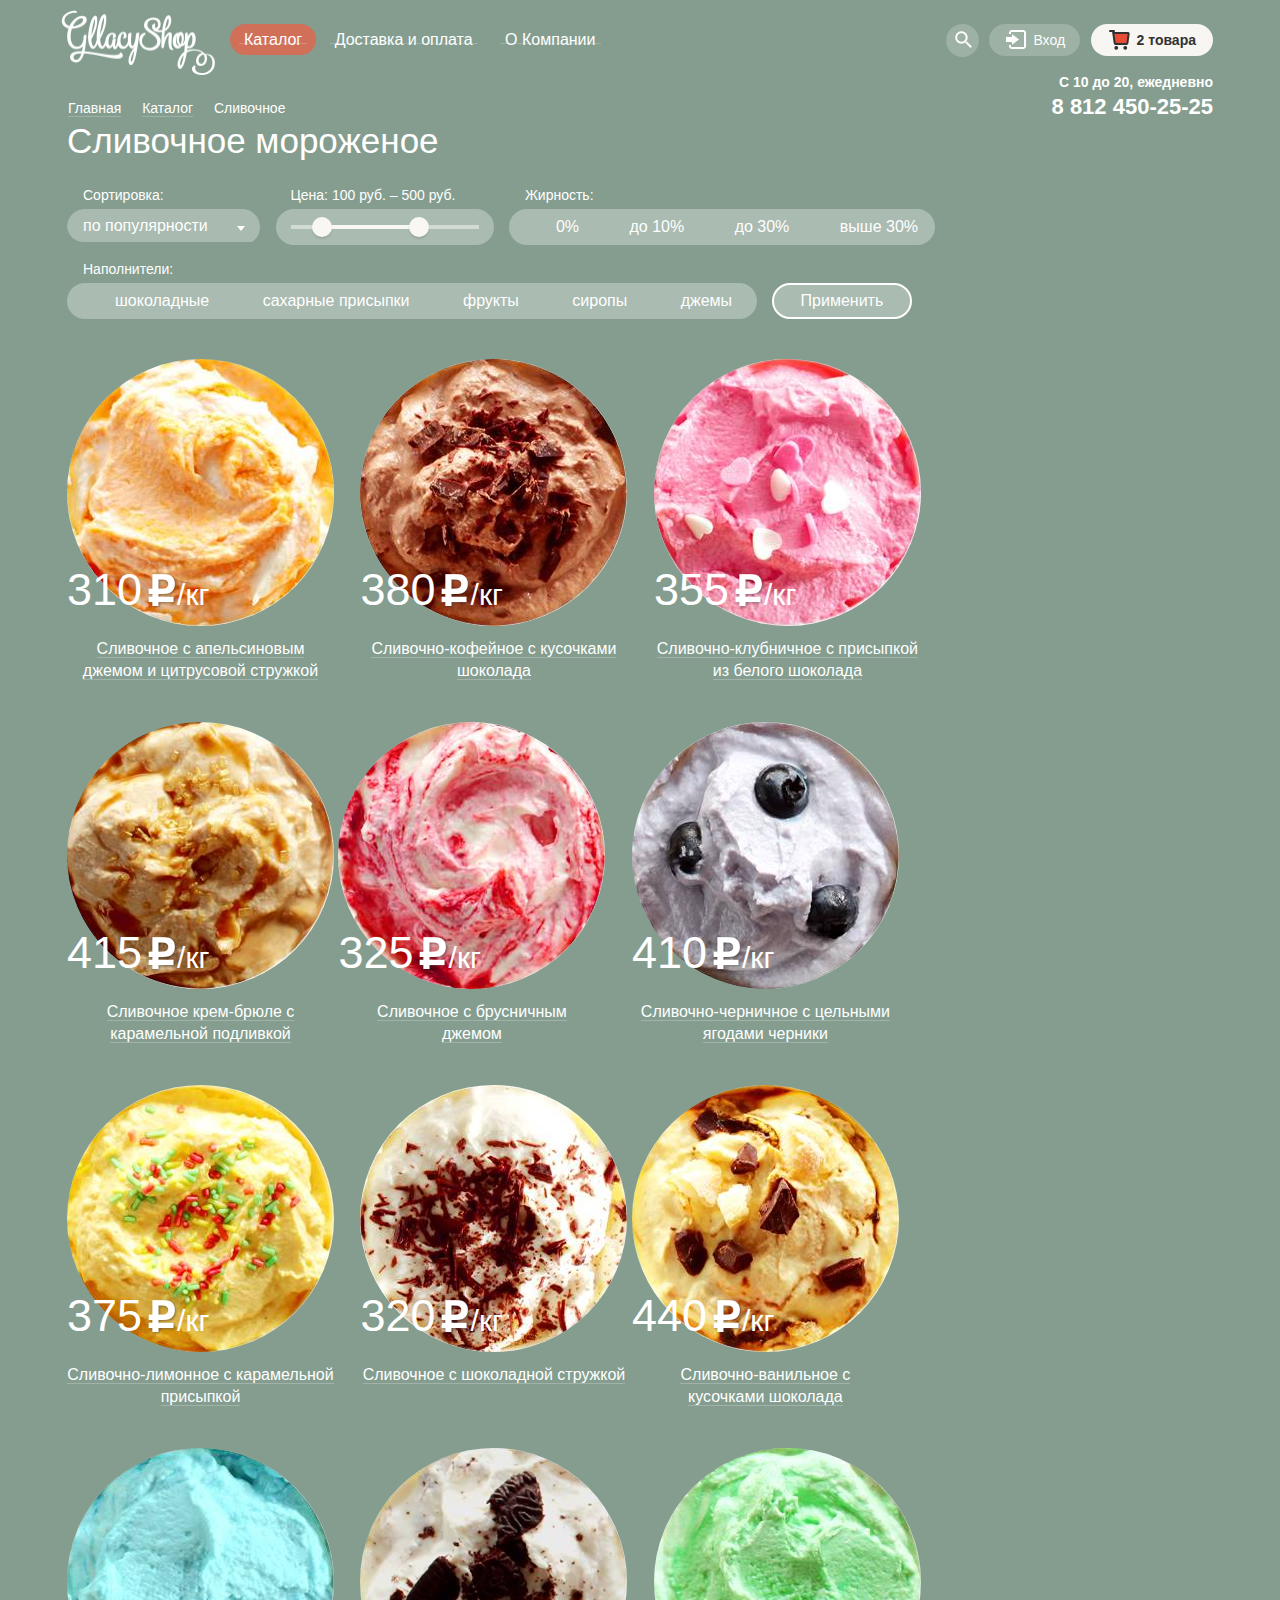
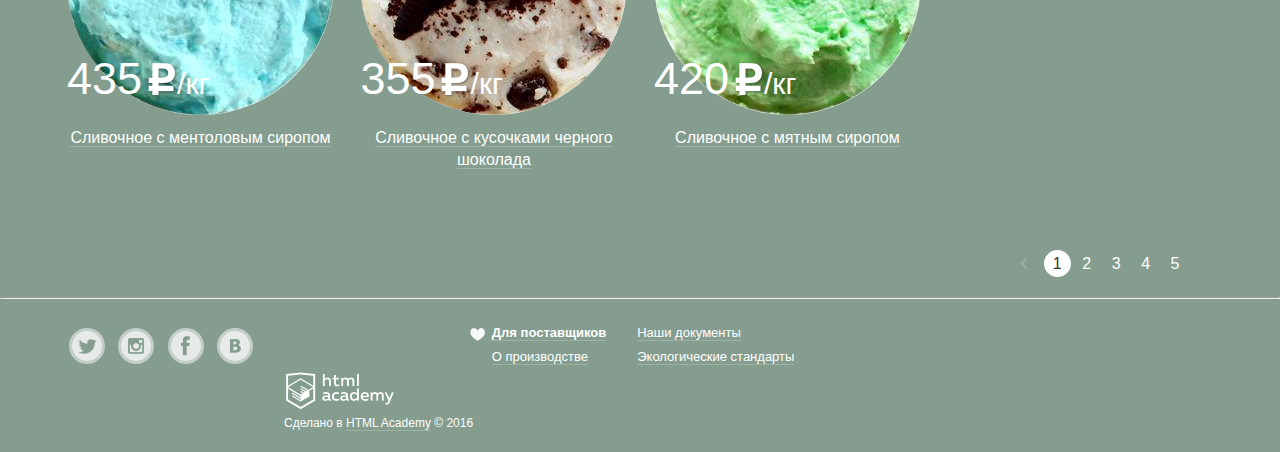
==== commit 69b8e0a0: "Сверстана пагинация" ====
--- a/catalog.html
+++ b/catalog.html
@@ -398,7 +398,7 @@
               <a class="pagination__link" href="#">5</a>
             </li>
             <li class="pagination__item">
-              <a class="pagination__link-next" href="#">Следующая</a>
+              <a class="pagination__link  pagination__link-next" href="#">Следующая</a>
             </li>
           </ul>
 
@@ -425,19 +425,19 @@
       <div class="more-info">
         <table>
           <tr>
-            <td class="more-info__item">
-              <a class="more-info__item-1" href="#">Для поставщиков</a>
+            <td class="more-info__items">
+              <a class="more-info__item  more-info__item-1" href="#">Для поставщиков</a>
             </td>
-            <td class="more-info__item">
-              <a class="more-info__item-2" href="#">Наши документы</a>
+            <td class="more-info__items">
+              <a class="more-info__item  more-info__item-2" href="#">Наши документы</a>
             </td>
           </tr>
           <tr>
-            <td class="more-info__item">
-              <a class="more-info__item-3" href="#">О прозводстве</a>
+            <td class="more-info__items">
+              <a class="more-info__item  more-info__item-3" href="#">О производстве</a>
             </td>
-            <td class="more-info__item">
-              <a class="more-info__item-4" href="#">Экологические стандарты</a>
+            <td class="more-info__items">
+              <a class="more-info__item  more-info__item-4" href="#">Экологические стандарты</a>
             </td>
           </tr>
         </table>
@@ -445,7 +445,7 @@
 
       <div class="copyright">
         <a class="copyright__logo" href="https://htmlacademy.ru" target="_blank">
-          <img src="#" width="" height="" alt="HTML Academy">
+          <img src="img/academy-logo.png" width="108" height="38" alt="HTML Academy">
         </a>
         <p class="copyright__text">
           Сделано в <a href="https://htmlacademy.ru" class="copyright__link" target="_blank">HTML Academy</a> © 2016
--- a/css/style.css
+++ b/css/style.css
@@ -254,14 +254,14 @@
   padding: 8px;
   padding-left: 44px;
   padding-right: 15px;
-  background: #9db1a5 url(../img/login-icon.png) no-repeat 18px 6px;
+  background: #9db1a5 url(../img/login-icon.png) no-repeat 17px 6px;
   font-size: 14px;
   line-height: 16px;
   font-family: "Roboto", Arial, sans-serif;
 }
 
 .login__btn:hover {
-  background: #f8f7f4 url(../img/login-black-icon.png) no-repeat 18px 6px;
+  background: #f8f7f4 url(../img/login-black-icon.png) no-repeat 17px 6px;
   color: #323232;
 }
 
@@ -316,15 +316,16 @@
   border-radius: 50px;
   padding: 8px;
   padding-right: 17px;
-  padding-left: 44px;
-  background: #9db1a5 url(../img/cart-icon.png) no-repeat 16px 6px;
+  padding-left: 46px;
+  background: #9db1a5 url(../img/cart-icon.png) no-repeat 18px 6px;
   font-size: 14px;
   line-height: 16px;
+  min-width: 54px;
 }
 
 .cart__link--full {
   color: #323232;
-  background: #f7f6f3 url(../img/cart-full-icon.png) no-repeat 16px 6px;
+  background: #f7f6f3 url(../img/cart-full-icon.png) no-repeat 18px 6px;
   font-size: 14px;
   line-height: 16px;
   font-weight: 600;
@@ -399,6 +400,7 @@
   min-height: 470px;
   position: relative;
   margin: 0 auto;
+  margin-top: 45px;
 }
 
 .slider__title {
@@ -413,7 +415,7 @@
   padding: 0;
   position: absolute;
   top: 249px;
-  left: 233px; 
+  left: 231px; 
   display: inline-block;
   vertical-align: top;
 }
@@ -574,7 +576,6 @@
   width: 1146px;
   min-height: 330px;
   margin: 0 auto;
-  margin-bottom: 20px;
   margin-top: 40px;
   padding: 0 27px;
 }
@@ -718,7 +719,6 @@
   min-height: 307px;
   margin: 0 auto;
   margin-bottom: 20px;
-  margin-top: 30px;
   padding: 0 27px;
   
 }
@@ -738,7 +738,7 @@
   font-weight: 500;
   font-family: "Roboto", Arial, sans-serif;
   padding-left: 20px;
-  padding-top: 25px;
+  padding-top: 22px;
 /*  font-kerning: none;*/
   margin: 0;
 }
@@ -800,7 +800,7 @@
   min-height: 220px;
   margin: 0 auto;
   margin-bottom: 20px;
-  margin-top: 40px;
+  margin-top: 38px;
   padding: 0 27px;
 }
 
@@ -832,7 +832,7 @@
   line-height: 22px;
   font-weight: 500;
   font-family: "Roboto", Arial, sans-serif;
-  padding-top: 23px;
+  padding-top: 22px;
   padding-left: 20px;
 }
 
@@ -840,7 +840,7 @@
   width: 330px;
   display: inline-block;
   padding-left: 20px;
-  padding-top: 3px;
+  padding-top: 5px;
   color: #323232;
 }
 
@@ -874,7 +874,7 @@
   line-height: 22px;
   font-weight: 500;
   font-family: "Roboto", Arial, sans-serif;
-  padding-top: 30px;
+  padding-top: 28px;
   padding-left: 22px;
 }
 
@@ -946,7 +946,7 @@
   width: 1146px;
   min-height: 430px;
   margin: 0 auto;
-  margin-bottom: 15px;
+  margin-bottom: 14px;
   padding: 0 27px;
   position: relative;
 }
@@ -968,7 +968,7 @@
   font-weight: 500;
   font-family: "Roboto", Arial, sans-serif;
   width: 225px;
-  padding-top: 5px;
+  padding-top: 4px;
 }
 
 .contacts-full__address span {
@@ -1002,11 +1002,11 @@
   font-weight: 500;
   font-family: "Roboto", Arial, sans-serif;
   padding-top: 5px;
-  padding-bottom: 4px;
+  padding-bottom: 3px;
 }
 
 .contacts-full__btn {
-  margin-top: 23px;
+  margin-top: 24px;
   margin-left: 0px;
   padding: 9px 26px;
   padding-left: 30px;
@@ -1166,7 +1166,7 @@
   font-size: 12px;
   font-family: "Roboto", Arial, sans-serif;
   line-height: 18px;
-  margin-left: 63px;
+  margin-left: 64px;
   margin-top: 4px;
 }
 
@@ -1649,7 +1649,7 @@
 
 
 /*=========================== 
-СОРТИРОВКА
+КАТАЛОГ (общее, остальное - в промо)
 ===========================*/
 
 
@@ -1661,3 +1661,109 @@
   margin-top: 30px;
   padding: 0 27px;
 }
+
+
+
+
+
+
+
+
+
+
+/*=========================== 
+ПАГИНАЦИЯ
+===========================*/
+
+.pagination {
+  width: 1146px;
+  min-height: 30px;
+  margin: 0 auto;
+  margin-bottom: 20px;
+  margin-top: 30px;
+  padding: 0 27px;
+}
+
+.pagination__list {
+  list-style: none;
+  text-align: right;
+  padding-top: 9px;
+}
+
+.pagination__item {
+  display: inline-block;
+  position: relative;
+}
+
+.pagination__link {
+  color: #fff;
+  font-weight: 500;
+  font-size: 16px;
+  font-family: "Roboto", Arial, sans-serif;
+  line-height: 18px;
+  text-decoration: none;
+  width: 27px;
+  height: 22px;
+  padding-top: 5px;
+  display: inline-block;
+  vertical-align: top;
+  text-align: center;
+  border-radius: 50%;
+  overflow: hidden;
+  margin-left: -2px;
+}
+
+.pagination__link:not(.pagination__link--current):hover {
+  background-color: #9db1a5;
+}
+
+.pagination__link-prev--disabled {
+  font-size: 0;
+  width: 15px;
+  margin-right: 8px;
+}
+
+.pagination__link-next {
+  font-size: 0;
+  width: 15px;
+  margin-left: 5px;
+}
+
+.pagination__link--current {
+  background-color: #fff;
+  color: #353535;
+}
+
+.pagination__link-prev--disabled::before,
+.pagination__link-next::before {
+  content: "";
+  position: absolute;
+  top: 9px;
+  display: block;
+  width: 7px;
+  height: 7px;
+}
+
+.pagination__link-prev--disabled::before {
+  left: 2px;
+  top: 9px;
+  font-size: 0;
+  border-left: 2px solid rgba(255, 255, 255, 0.2);
+  border-top: 2px solid rgba(255, 255, 255, 0.2);
+  transform: rotate(-45deg);
+}
+
+.pagination__link--next::before {
+  right: 2px;
+  font-size: 0;
+  border-right: 2px solid #ffffff;
+  border-bottom: 2px solid #ffffff;
+  transform: rotate(-45deg);
+}
+
+
+
+
+.catalog-content__line {
+  
+}
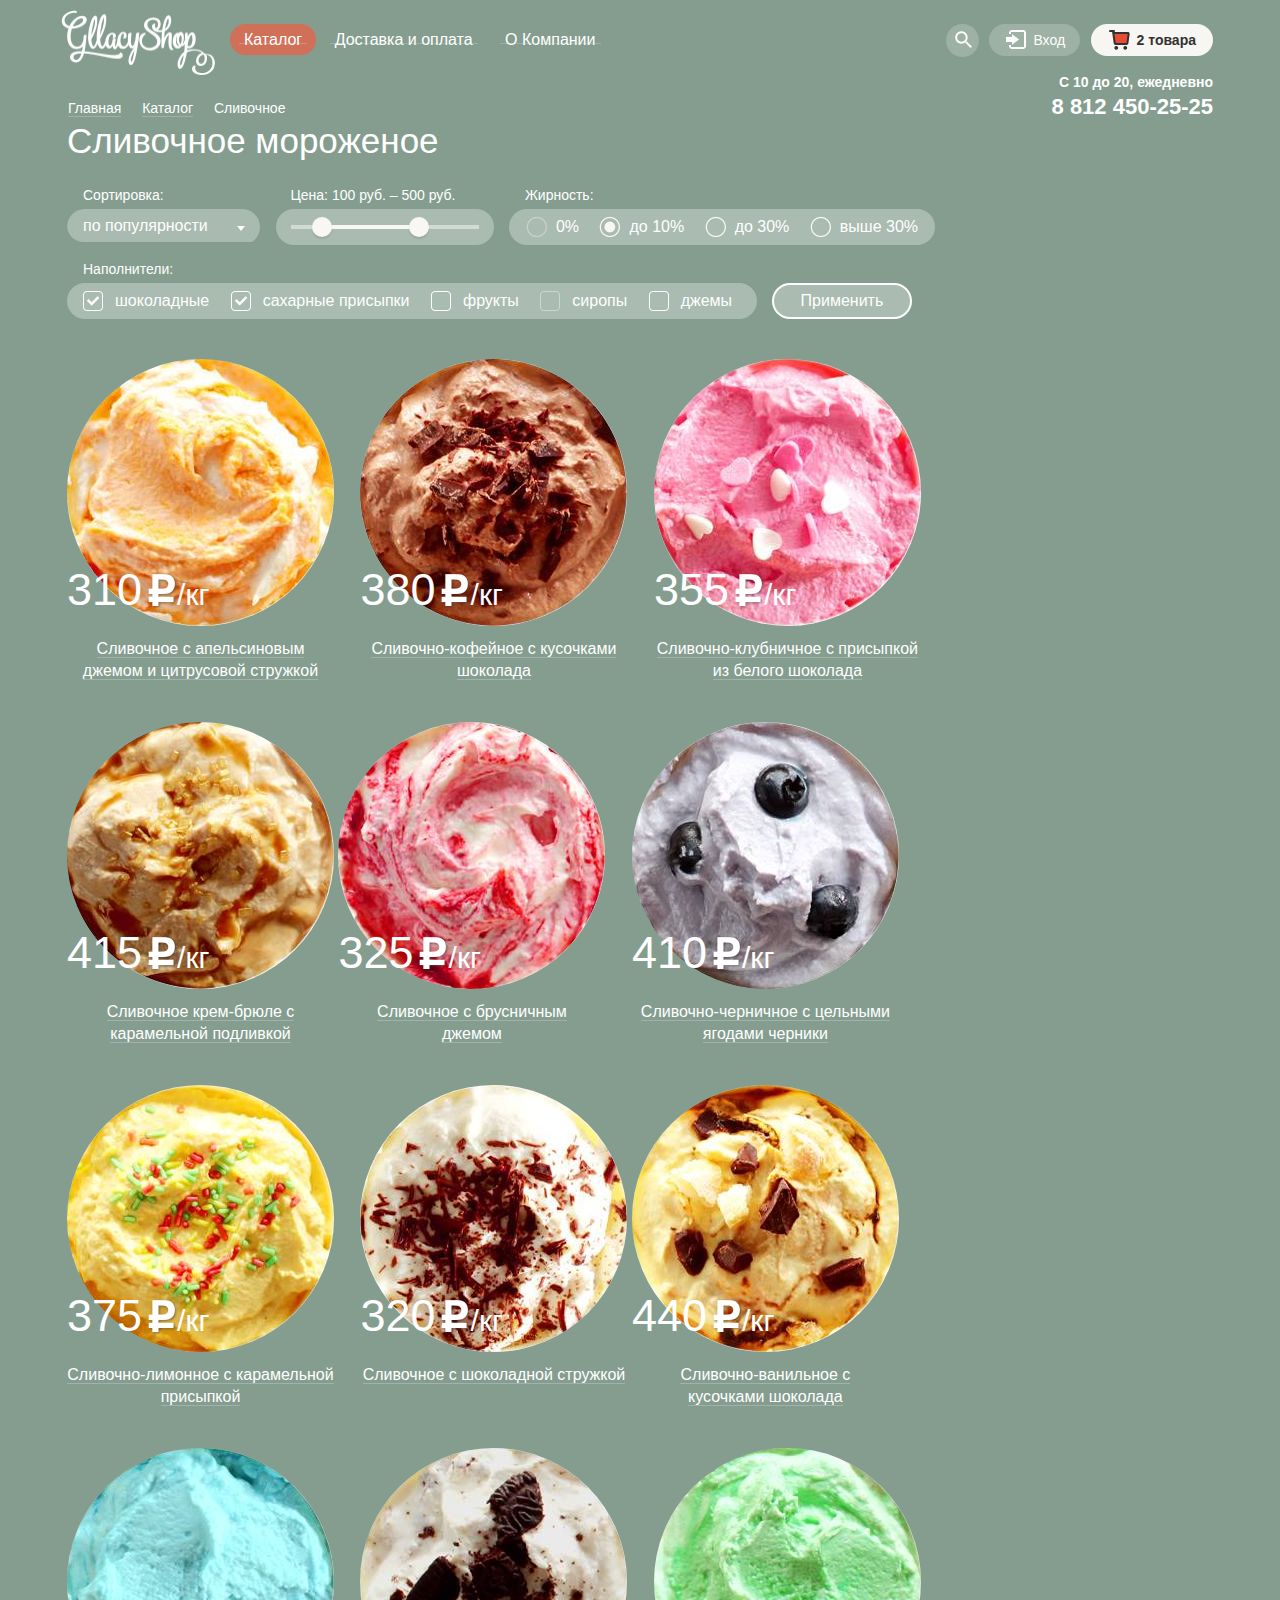
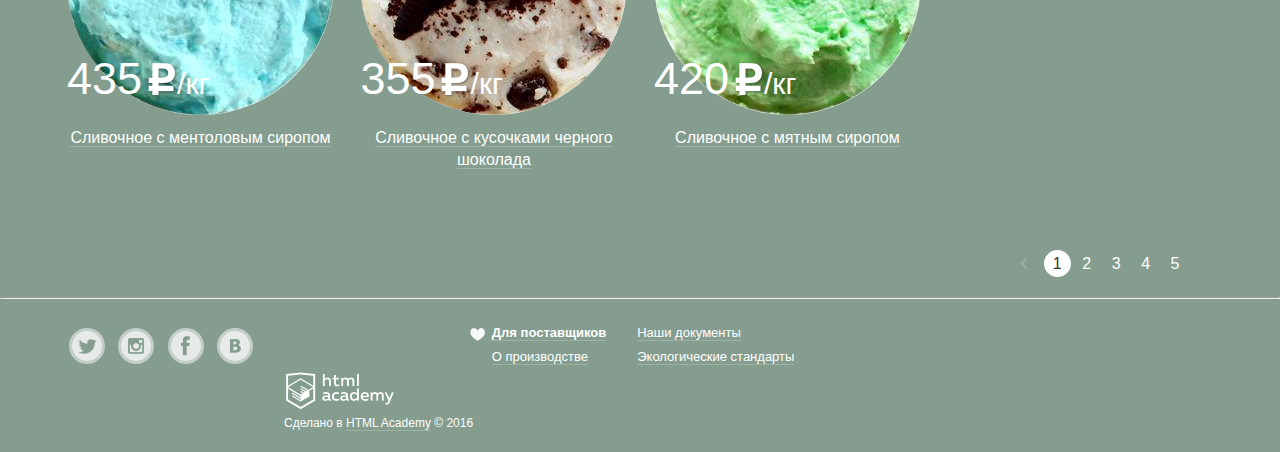
==== commit 70a1095b: "Исправления и доработки" ====
--- a/catalog.html
+++ b/catalog.html
@@ -15,7 +15,7 @@
 
         <div class="main-head__logo">
           <div class="logo">
-            <img src="img/logo.png" width="154" height="65" alt="logo" title="Логотип">
+            <a href="index.html"><img src="img/logo.png" width="154" height="65" alt="logo" title="Логотип"></a>
           </div>
         </div>
 
@@ -32,13 +32,13 @@
                     <span class="main-nav__submenu-title">Новинки</span>
                   </li>
                   <li class="main-nav__submenu-item">
-                    <a href="catalog.html" class="main-nav__submenu-link">Сливочное</a>
+                    <a href="catalog.html" class="main-nav__submenu-link  main-nav__submenu-link--current">Сливочное</a>
                   </li>
                   <li class="main-nav__submenu-item">
                     <a href="#" class="main-nav__submenu-link">Щербеты</a>
                   </li>
                   <li class="main-nav__submenu-item">
-                    <a href="#" class="main-nav__submenu-link">Фруктовый лед</a>
+                    <a href="#" class="main-nav__submenu-link">Фруктовый&nbsp;лед</a>
                   </li>
                   <li class="main-nav__submenu-item">
                     <a href="#" class="main-nav__submenu-link">Мелорин</a>
--- a/css/style.css
+++ b/css/style.css
@@ -517,7 +517,7 @@
   margin-right: 22px;
   min-height: 230px;
   position: relative;
-  background: url(../img/banners-raspberry.jpg) no-repeat;
+  background: #950318 url(../img/banners-raspberry.jpg) no-repeat;
   border-radius: 10px;
 }
 
@@ -527,7 +527,7 @@
   width: 560px;
   min-height: 230px;
   position: relative;
-  background: url(../img/banners-chocolate.jpg) no-repeat;
+  background: #4d2f21 url(../img/banners-chocolate.jpg) no-repeat;
   border-radius: 10px;
 }
 
@@ -726,7 +726,7 @@
 
 
 .features__content {
-  background: url(../img/features-pattern.jpg);
+  background: #efe3c8 url(../img/features-pattern.jpg);
   border-radius: 15px;
   min-height: 307px;
 }
@@ -821,7 +821,7 @@
 
 .news__random-theme {
   min-height: 220px;
-  background: url(../img/news-theme.jpg) no-repeat;
+  background: #fff url(../img/news-theme.jpg) no-repeat;
   border-radius: 15px;
 }
 
@@ -958,6 +958,7 @@
   padding: 25px;
   width: 252px;
   border-radius: 15px;
+  background-color: #fefefe;
 }
 
 .contacts-full__address p {
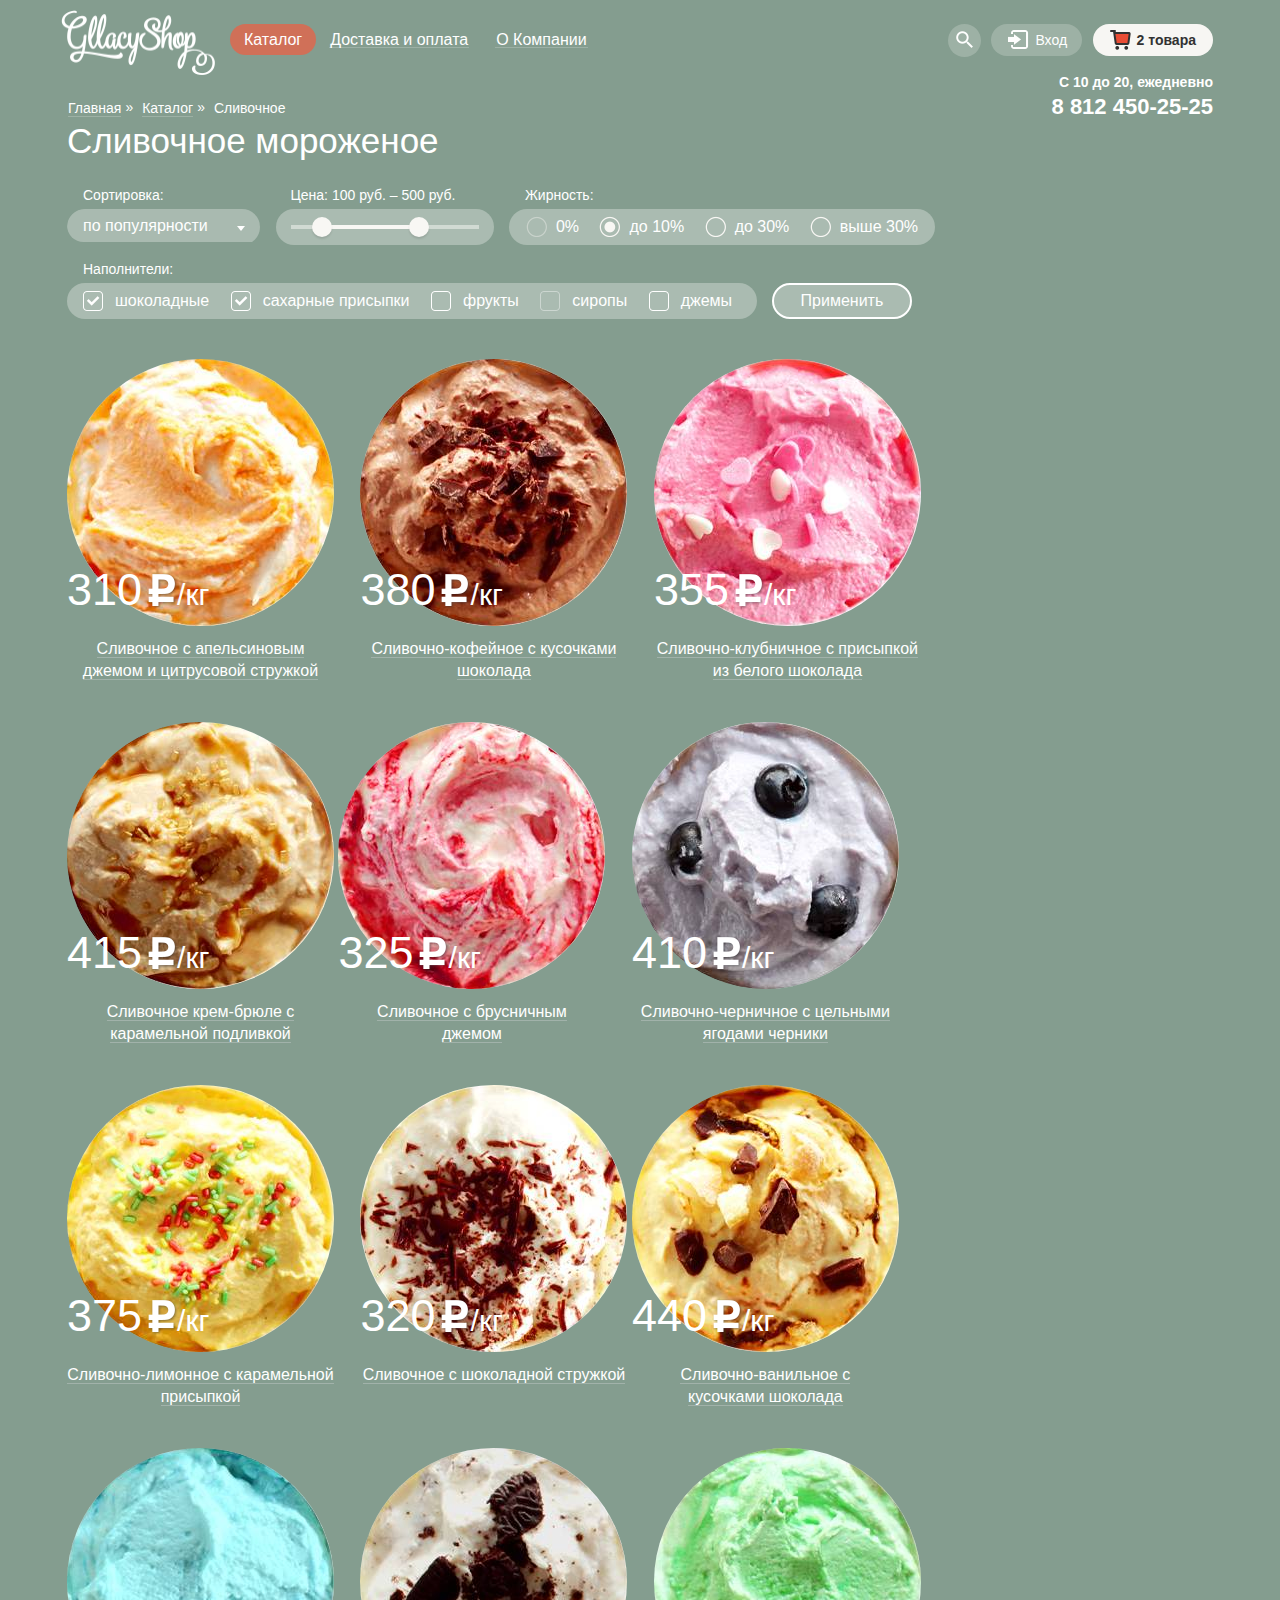
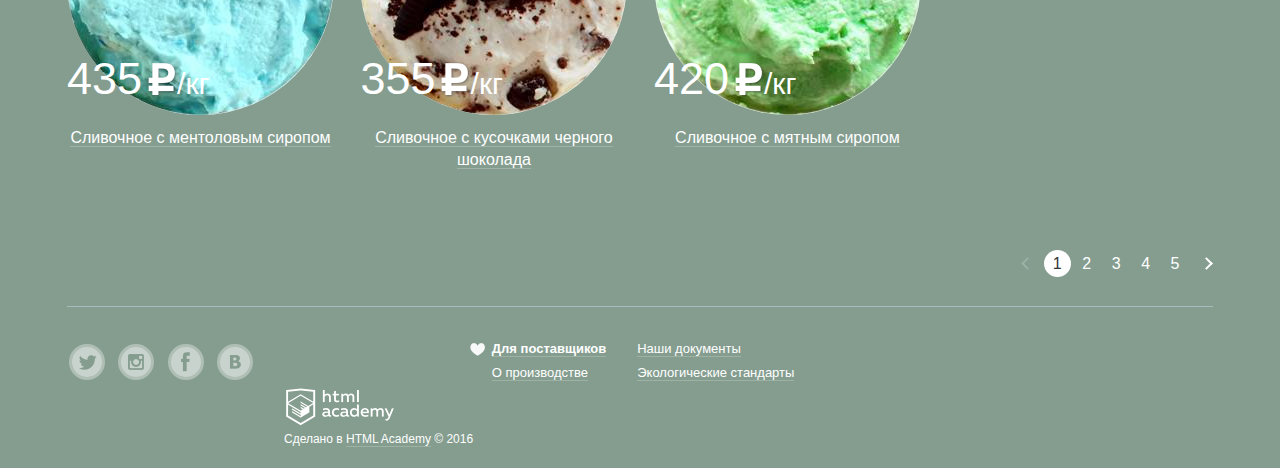
==== commit 8b42237a: "Сделан спрайт и заменены отдельные иконки на спрайт" ====
--- a/catalog.html
+++ b/catalog.html
@@ -380,7 +380,7 @@
 
           <ul class="pagination__list">
             <li class="pagination__item">
-              <a class="pagination__link  pagination__link-prev--disabled" href="#">Предыдущая</a>
+              <a class="pagination__link-prev  pagination__link-prev--disabled" href="#">Предыдущая</a>
             </li>
             <li class="pagination__item">
               <a class="pagination__link  pagination__link--current" href="#">1</a>
@@ -398,13 +398,13 @@
               <a class="pagination__link" href="#">5</a>
             </li>
             <li class="pagination__item">
-              <a class="pagination__link  pagination__link-next" href="#">Следующая</a>
+              <a class="pagination__link-next" href="#">Следующая</a>
             </li>
           </ul>
 
         </section>
 
-        <hr class="catalog-content__line">
+<!--        <hr class="catalog-content__line">-->
 
       </main>
       
--- a/css/style.css
+++ b/css/style.css
@@ -85,6 +85,7 @@
   margin: 0;
   margin-left: 15px;
   padding: 0;
+  display: table;
 }
 
 .main-nav__item {
@@ -92,7 +93,7 @@
   vertical-align: top;
   list-style: none;
   margin-top: 19px;
-  margin-right: 0;
+  padding-bottom: 10px;
 }
 
 .main-nav__item--1 {
@@ -101,7 +102,6 @@
 
 .main-nav__link {
   position: relative;
-  margin-right: 0px;
   padding: 7px 14px;
   border-radius: 20px;
   color: #fff;
@@ -117,14 +117,18 @@
 .main-nav__link::before {
   content: "";
   position: absolute;
-  bottom: 11px;
-  right: 9px;
-  left: 9px;
+  bottom: 7px;
+  right: 13px;
+  left: 13px;
   height: 1px;
   background-color: rgba(255, 255, 255, 0.2);
 }
 
 .main-nav__link--active {
+  background-color: #d07058;
+}
+
+.main-nav__link--active::before {
   background-color: #d07058;
 }
 
@@ -133,27 +137,71 @@
   color: #333333;
 }
 
+.main-nav__link--active:hover::before {
+  background-color: #f7f6f3;
+  color: #333333;
+}
+
 .main-nav__submenu-list {
   display: none;
   position: absolute;
+  top: 32px;
+  left: -5px;
   list-style: none;
   margin: 0;
   padding: 0;
+  border-radius: 5px;
+  color: #323232;
+  text-decoration: none;
+  font-size: 14px;
+  line-height: 16px;
+  font-family: "Roboto", Arial, sans-serif;
+  background-color: #f8f7f4;
+  box-shadow: 0 20px 20px 0 rgba(0, 0, 0, 0.4);
 }
 
 .main-nav__item--1:hover .main-nav__submenu-list {
   display: block;
   position: absolute;
   clear: both;
+  z-index: 200;
+}
+
+.main-nav__submenu-title {
+  color: #323232;
+  text-decoration: none;
+  font-size: 14px;
+  line-height: 16px;
+  font-family: "Roboto", Arial, sans-serif;
+  font-weight: 700;
+  padding: 11px 20px;
+/*  margin-bottom: 5px;*/
+  display: block;
+  border-bottom: 1px solid #d1d0ce;
 }
 
 .main-nav__submenu-item {
-  
+  margin-bottom: 5px;
 }
 
 .main-nav__submenu-link {
   text-decoration: none;
-  color: #fff;
+  color: #323232;
+  padding: 5px 20px;
+  display: block;
+}
+
+.main-nav__submenu-link--current {
+  background-color: #d07058;  
+  color: #fff;
+}
+
+.main-nav__submenu-link:hover {
+  background-color: #fbded7;
+}
+
+.main-nav__submenu-link:active {
+  background-color: #f6b5a5;
 }
 
 
@@ -199,14 +247,16 @@
   width: 33px;
   height: 33px;
   border-radius: 50px;
-  background: #9db1a5 url(../img/search-icon.png) no-repeat 9px 7px;
+/*  background: #9db1a5 url(../img/search-icon.png) no-repeat 9px 7px;*/
+  background: #9db1a5 url(../img/sprite.png) no-repeat -2px -1136px;
   font-size: 14px;
   line-height: 16px;
   font-family: "Roboto", Arial, sans-serif;
 }
 
 .search__btn:hover {
-  background: #f8f7f4 url(../img/search-black-icon.png) no-repeat 9px 7px;
+  /*  background: #f8f7f4 url(../img/search-black-icon.png) no-repeat 9px 7px;*/
+  background: #f8f7f4 url(../img/sprite.png) no-repeat -2px -1099px;
   color: #323232;
 }
 
@@ -254,14 +304,16 @@
   padding: 8px;
   padding-left: 44px;
   padding-right: 15px;
-  background: #9db1a5 url(../img/login-icon.png) no-repeat 17px 6px;
+  /*  background: #9db1a5 url(../img/login-icon.png) no-repeat 17px 6px;*/
+  background: #9db1a5 url(../img/sprite.png) no-repeat 7px -753px;
   font-size: 14px;
   line-height: 16px;
   font-family: "Roboto", Arial, sans-serif;
 }
 
 .login__btn:hover {
-  background: #f8f7f4 url(../img/login-black-icon.png) no-repeat 17px 6px;
+  /*  background: #f8f7f4 url(../img/login-black-icon.png) no-repeat 17px 6px;*/
+  background: #f8f7f4 url(../img/sprite.png) no-repeat 7px -714px;
   color: #323232;
 }
 
@@ -316,8 +368,9 @@
   border-radius: 50px;
   padding: 8px;
   padding-right: 17px;
-  padding-left: 46px;
-  background: #9db1a5 url(../img/cart-icon.png) no-repeat 18px 6px;
+  padding-left: 44px;
+/*  background: #9db1a5 url(../img/cart-icon.png) no-repeat 18px 6px;*/
+  background: #9db1a5 url(../img/sprite.png) no-repeat 7px -44px;
   font-size: 14px;
   line-height: 16px;
   min-width: 54px;
@@ -325,7 +378,8 @@
 
 .cart__link--full {
   color: #323232;
-  background: #f7f6f3 url(../img/cart-full-icon.png) no-repeat 18px 6px;
+/*  background: #f7f6f3 url(../img/cart-full-icon.png) no-repeat 18px 6px;*/
+  background: #f7f6f3 url(../img/sprite.png) no-repeat 7px -4px;
   font-size: 14px;
   line-height: 16px;
   font-weight: 600;
@@ -434,10 +488,20 @@
   padding: 8px 40px;
   padding-bottom: 12px;
   border-radius: 50px;
-  box-shadow: 0 2px 3px 0 #ab5948;
+  box-shadow: 0 2px 2px 0 #ab5948;
   background: #ec583c;
   background: linear-gradient(to bottom, #f16743, #e74b36);
 /*  margin-bottom: 20px;*/
+}
+
+.slider__btn:hover {
+  box-shadow: 0 2px 2px #ac1000;
+  background: linear-gradient(to bottom, #f58669, #ed705e);
+}
+
+.slider__btn:active {
+  box-shadow: inset 0 2px 2px #ac1000;
+  background: linear-gradient(to top, #f16743, #e74b36);
 }
 
 .slider__item--1 {
@@ -504,10 +568,19 @@
   padding: 10px 23px;
   padding-bottom: 12px;
   border-radius: 50px;
-  box-shadow: 0 2px 3px 0 #ab5948;
+  box-shadow: 0 2px 2px 0 #e74b36;
   background: #ec583c;
   background: linear-gradient(to bottom, #f16743, #e74b36);
-
+}
+
+.banners__btn:hover {
+  box-shadow: 0 2px 2px #ac1000;
+  background: linear-gradient(to bottom, #f58669, #ed705e);
+}
+
+.banners__btn:active {
+  box-shadow: inset 0 2px 2px #ac1000;
+  background: linear-gradient(to top, #f16743, #e74b36);
 }
 
 .banners__block-1 {
@@ -653,6 +726,10 @@
   border-bottom: 1px solid rgba(230, 230, 235, 0.3);
 }
 
+.product:hover h4 {
+  border: none;
+}
+
 .product__btn {
   display: none;
   text-decoration: none;
@@ -667,11 +744,20 @@
   left: 34px;
   padding: 9px 16px;
   padding-bottom: 11px;
-/*  text-shadow: 0 3px 7px #c73f25;*/
   border-radius: 50px;
   box-shadow: 0 2px 3px 0 #ab5948;
   background: #ec583c;
   background: linear-gradient(to bottom, #f16743, #e74b36);
+}
+
+.product__btn:hover {
+  box-shadow: 0 2px 2px #ac1000;
+  background: linear-gradient(to bottom, #f58669, #ed705e);
+}
+
+.product__btn:active {
+  box-shadow: inset 0 2px 2px #ac1000;
+  background: linear-gradient(to top, #f16743, #e74b36);
 }
 
 .product::before  {
@@ -842,6 +928,13 @@
   padding-left: 20px;
   padding-top: 5px;
   color: #323232;
+  text-decoration: none;
+}
+
+.news__random-link h3:hover,
+.news__random-link h3:active {
+  color: #e84d37;
+  border-color: rgba(232, 77, 55, 0.5);
 }
 
 .news__random-link h3 {
@@ -851,6 +944,8 @@
   font-weight: 600;
   font-family: "Roboto", Arial, sans-serif;
   margin: 0;
+  border-bottom: 2px solid #323232;
+  display: inline;
 }
 
 .news__block--subs-bg {
@@ -905,12 +1000,23 @@
   padding: 9px 18px;
   padding-bottom: 12px;
   border-radius: 50px;
-  box-shadow: 0 2px 3px 0 #ab5948;
+  box-shadow: 0 2px 2px 0 #ab5948;
   background: #ec583c;
   background: linear-gradient(to bottom, #f16743, #e74b36);
   margin-top: 34px;
   margin-left: 5px;
   border: none;
+  cursor: pointer;
+}
+
+.news__submit:hover {
+  box-shadow: 0 2px 2px #ac1000;
+  background: linear-gradient(to bottom, #f58669, #ed705e);
+}
+
+.news__submit:active {
+  box-shadow: inset 0 2px 2px #ac1000;
+  background: linear-gradient(to top, #f16743, #e74b36);
 }
 
 
@@ -936,8 +1042,6 @@
 .contacts-full__map {
   width: 100%;
   position: absolute;
-/*  min-height: 430px;*/
-/*  margin-top: 40px;*/
 }
 
 
@@ -1027,6 +1131,16 @@
   display: block;
 }
 
+.contacts-full__btn:hover {
+  box-shadow: 0 2px 2px #ac1000;
+  background: linear-gradient(to bottom, #f58669, #ed705e);
+}
+
+.contacts-full__btn:active {
+  box-shadow: inset 0 2px 2px #ac1000;
+  background: linear-gradient(to top, #f16743, #e74b36);
+}
+
 
 
 
@@ -1070,22 +1184,41 @@
   border: 3px solid #c2cec7;
   margin-top: 21px;
   margin-right: 9px;
+  opacity: 0.7;
+}
+
+.social__btn:hover {
+  opacity: 1;
+}
+
+.social__btn:active {
+  box-shadow: inset 0 2px 1px 0 #888888;
+  opacity: 0.7;
 }
 
 .social__btn--twitter {
-  background: url(../img/social-twitter-icon.png) no-repeat center;
+  /*  background: url(../img/social-twitter-icon.png) no-repeat center;*/
+  background: url(../img/sprite.png) no-repeat -11px -1285px;
+}
+
+.social__btn--twitter:hover {
+/*  background: url(../img/social-twitter-icon.svg) no-repeat center;*/
+  background: url(../img/sprite.png) no-repeat -11px -1285px;
 }
 
 .social__btn--insta {
-  background: url(../img/social-insta-icon.png) no-repeat center;
+  /*  background: url(../img/social-insta-icon.png) no-repeat center;*/
+  background: url(../img/sprite.png) no-repeat -11px -1233px;
 }
 
 .social__btn--fb {
-  background: url(../img/social-fb-icon.png) no-repeat center;
+  /*  background: url(../img/social-fb-icon.png) no-repeat center;*/
+  background: url(../img/sprite.png) no-repeat -11px -1181px;
 }
 
 .social__btn--vk {
-  background: url(../img/social-vk-icon.png) no-repeat center;
+  /*  background: url(../img/social-vk-icon.png) no-repeat center;*/
+  background: url(../img/sprite.png) no-repeat -11px -1337px;
 }
 
 
@@ -1099,9 +1232,20 @@
   display: inline-block;
   vertical-align: top;
   border: none;
-  background: url(../img/heart-icon.png) no-repeat 2px 9px;
+/*  background: url(../img/heart-icon.png) no-repeat 2px 9px;*/
   margin-top: 12px;
   margin-left: 151px;
+  position: relative;
+}
+
+.more-info::before {
+  content: "";
+  width: 15px;
+  height: 13px;
+  background: url(../img/sprite.png) no-repeat -10px -606px;
+  position: absolute;
+  top: 8px;
+  left: 2px;
 }
 
 .more-info table {
@@ -1126,17 +1270,14 @@
   border-bottom: 1px solid #9db1a5;
 }
 
+.more-info__item:hover,
+.more-info__item:active {
+  color: #ffbc9e;
+  border-color: rgba(255, 188, 158, 0.3);
+}
+
 .more-info__item-1 {
   font-weight: 700;
-}
-
-.more-info__item-2 {
-}
-
-.more-info__item-3 {
-}
-
-.more-info__item-4 {
 }
 
 
@@ -1177,6 +1318,12 @@
   border-bottom: 1px solid #9db1a5;
 }
 
+.copyright__link:hover,
+.copyright__link:active {
+  color: #ffbc9e;
+  border-color: rgba(255, 188, 158, 0.3);
+}
+
 
 
 
@@ -1255,17 +1402,25 @@
   position: relative;
 }
 
-.breadcrumbs__item::after:not(span) {
+.breadcrumbs__item a::after {
   content: "»";
   position: absolute;
+  z-index: 100;
   top: 2px;
   right: 4px;
+  color: #fff;
 }
 
 .breadcrumbs__item a {
   color: #fff;
   text-decoration: none;
   border-bottom: 1px solid #9db1a5;
+}
+
+.breadcrumbs__item a:hover,
+.breadcrumbs__item a:active {
+  color: #ffbc9e;
+  border-color: rgba(255, 188, 158, 0.3);
 }
 
 
@@ -1509,7 +1664,8 @@
   padding-right: 10px;
   padding-left: 30px;
   height: 19px;
-  background: url(../img/radio.png) no-repeat 0 0;
+  /*  background: url(../img/radio.png) no-repeat 0 0;*/
+  background: url(../img/sprite.png) no-repeat -10px -798px;
   color: #fff;
   vertical-align: middle;
   font-weight: 400;
@@ -1525,7 +1681,8 @@
 }
 
 .sorting__fat-radio label:hover {
-  background: url(../img/radio-hover.png) no-repeat 0 0;
+  /*  background: url(../img/radio-hover.png) no-repeat 0 0;*/
+  background: url(../img/sprite.png) no-repeat -10px -966px;
 }
 
 .sorting__fat-radio input[type="radio"] {
@@ -1533,15 +1690,19 @@
 }
 
 .sorting__fat-radio input[type="radio"]:checked + label {
-  background: url(../img/radio-checked.png) no-repeat 0 0;
+  /*  background: url(../img/radio-checked.png) no-repeat 0 0;*/
+  background: url(../img/sprite.png) no-repeat -10px -840px;
 }
 
 .sorting__fat-radio input[type="radio"]:checked + label:hover {
-  background: url(../img/radio-hover-checked.png) no-repeat 0 0;
+  /*  background: url(../img/radio-hover-checked.png) no-repeat 0 0;*/
+  background: url(../img/sprite.png) no-repeat -10px -1008px;
 }
 
 .sorting__fat-radio input[type="radio"]:disabled + label {
-  background: url(../img/radio-disabled.png) no-repeat 0 0;
+  /*  background: url(../img/radio-disabled.png) no-repeat 0 0;*/
+  background: url(../img/sprite.png) no-repeat -10px -924px;
+  
 }
 
 
@@ -1581,7 +1742,8 @@
   margin-right: 6px;
   display: inline-block;
   vertical-align: top;
-  background: url(../img/checkbox.png) no-repeat 1px 1px;
+/*  background: url(../img/checkbox.png) no-repeat 1px 1px;*/
+  background: url(../img/sprite.png) no-repeat -9px -89px;
   cursor: pointer;
 }
 
@@ -1590,19 +1752,23 @@
 }
 
 .sorting__check-items label:hover {
-  background: url(../img/checkbox-hover.png) no-repeat 1px 1px;
+  /*  background: url(../img/checkbox-hover.png) no-repeat 1px 1px;*/
+  background: url(../img/sprite.png) no-repeat -9px -249px;
 }
 
 .sorting__check-items input[type="checkbox"]:checked + label {
-  background: url(../img/checkbox-checked.png) no-repeat 1px 1px;
+/*  background: url(../img/checkbox-checked.png) no-repeat 1px 1px;*/
+  background: url(../img/sprite.png) no-repeat -9px -129px;
 }
 
 .sorting__check-items input[type="checkbox"]:checked + label:hover {
-  background: url(../img/checkbox-hover-checked.png) no-repeat 1px 1px;
+  /*  background: url(../img/checkbox-hover-checked.png) no-repeat 1px 1px;*/
+  background: url(../img/sprite.png) no-repeat -9px -289px;
 }
 
 .sorting__check-items input[type="checkbox"]:disabled + label {
-  background: url(../img/checkbox-disabled.png) no-repeat 1px 1px;
+  /*  background: url(../img/checkbox-disabled.png) no-repeat 1px 1px;*/
+  background: url(../img/sprite.png) no-repeat -9px -209px;
 }
 
 
@@ -1631,7 +1797,7 @@
   color: #323232;
 }
 
-.sorting__btn:focus {
+.sorting__btn:active {
   background-color: #eaeaea;
   color: #323232;
   box-shadow: inset 0 2px 3px 0px #686868;
@@ -1680,7 +1846,7 @@
   width: 1146px;
   min-height: 30px;
   margin: 0 auto;
-  margin-bottom: 20px;
+  margin-bottom: 15px;
   margin-top: 30px;
   padding: 0 27px;
 }
@@ -1689,6 +1855,8 @@
   list-style: none;
   text-align: right;
   padding-top: 9px;
+  padding-bottom: 29px;
+  border-bottom: 1px solid rgba(230, 230, 255, 0.4);
 }
 
 .pagination__item {
@@ -1718,16 +1886,16 @@
   background-color: #9db1a5;
 }
 
-.pagination__link-prev--disabled {
+.pagination__link-prev {
   font-size: 0;
   width: 15px;
-  margin-right: 8px;
+  margin-right: 20px;
 }
 
 .pagination__link-next {
   font-size: 0;
   width: 15px;
-  margin-left: 5px;
+  margin-left: 20px;
 }
 
 .pagination__link--current {
@@ -1735,7 +1903,7 @@
   color: #353535;
 }
 
-.pagination__link-prev--disabled::before,
+.pagination__link-prev::before,
 .pagination__link-next::before {
   content: "";
   position: absolute;
@@ -1743,6 +1911,15 @@
   display: block;
   width: 7px;
   height: 7px;
+}
+
+.pagination__link-prev::before {
+  left: 2px;
+  top: 9px;
+  font-size: 0;
+  border-left: 2px solid #fff;
+  border-top: 2px solid #fff;
+  transform: rotate(-45deg);
 }
 
 .pagination__link-prev--disabled::before {
@@ -1752,13 +1929,14 @@
   border-left: 2px solid rgba(255, 255, 255, 0.2);
   border-top: 2px solid rgba(255, 255, 255, 0.2);
   transform: rotate(-45deg);
-}
-
-.pagination__link--next::before {
+  cursor: default;
+}
+
+.pagination__link-next::before {
   right: 2px;
   font-size: 0;
-  border-right: 2px solid #ffffff;
-  border-bottom: 2px solid #ffffff;
+  border-right: 2px solid #fff;
+  border-bottom: 2px solid #fff;
   transform: rotate(-45deg);
 }
 
